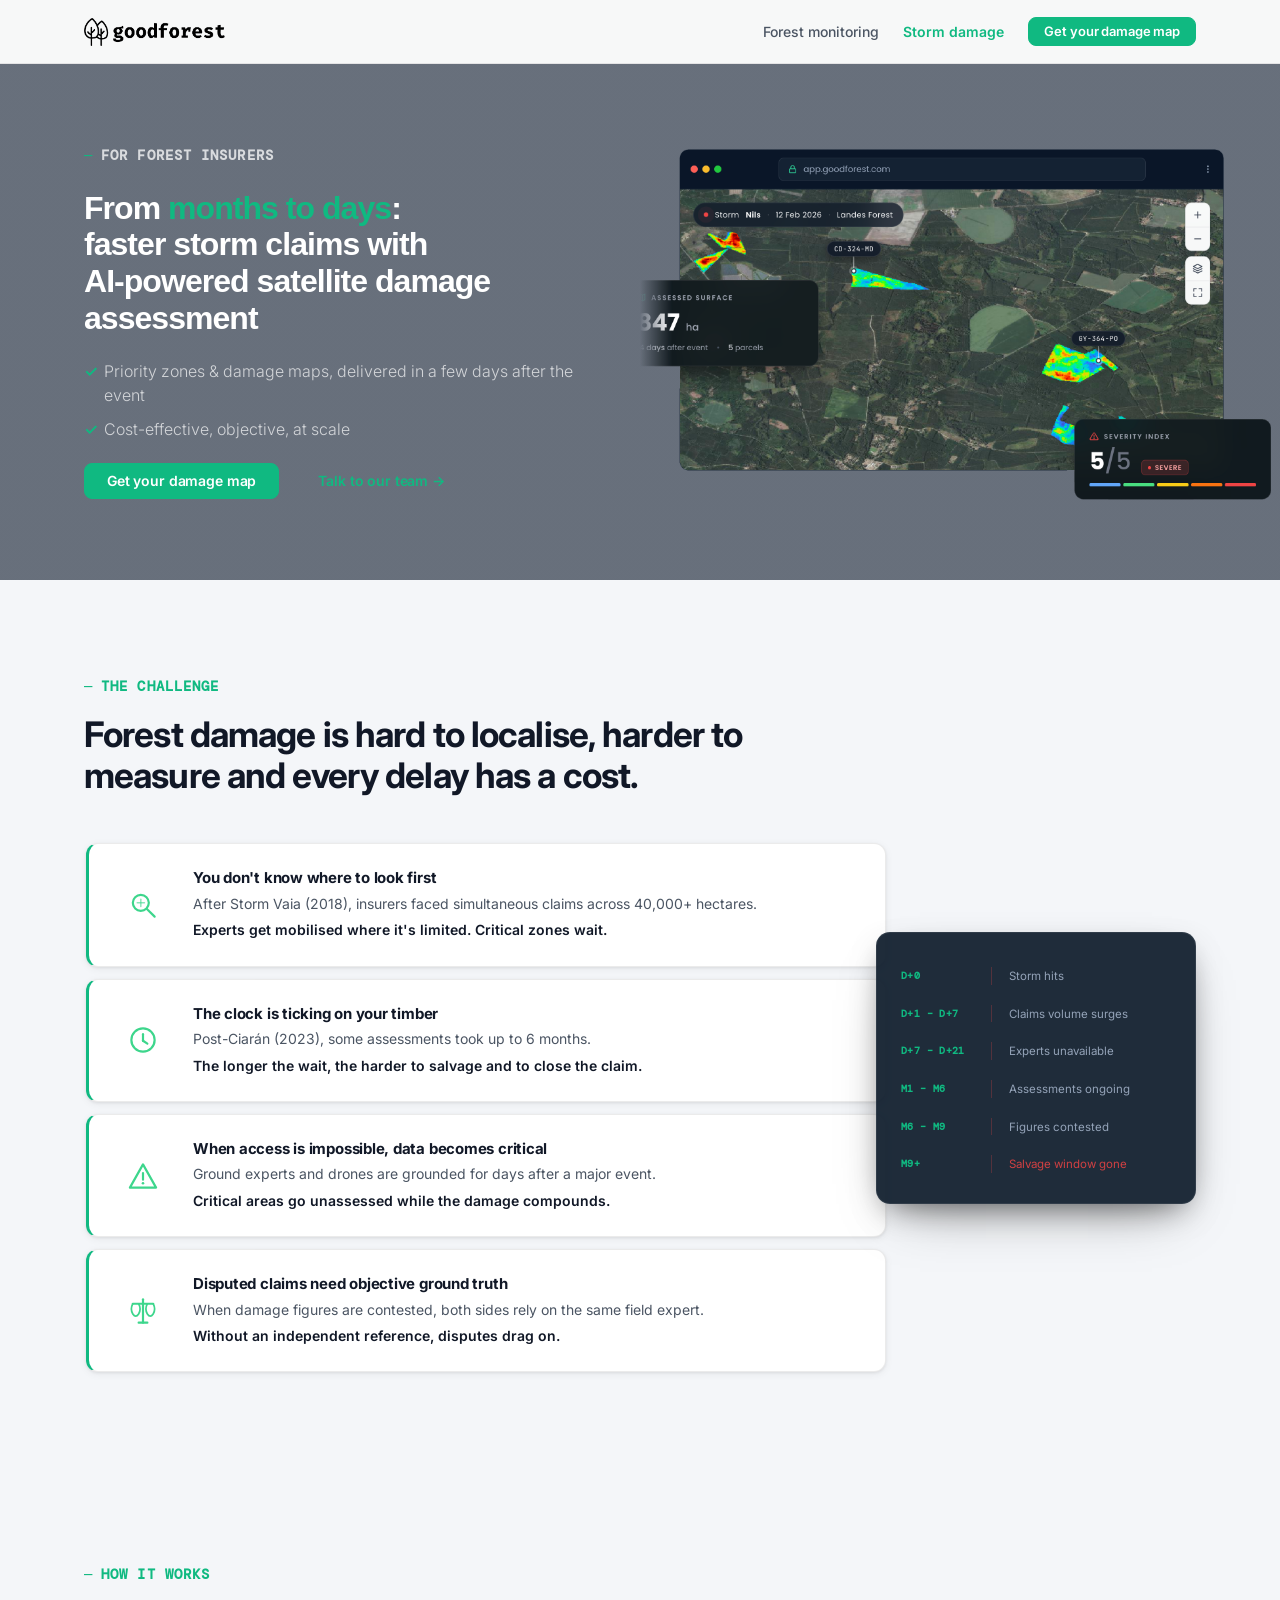
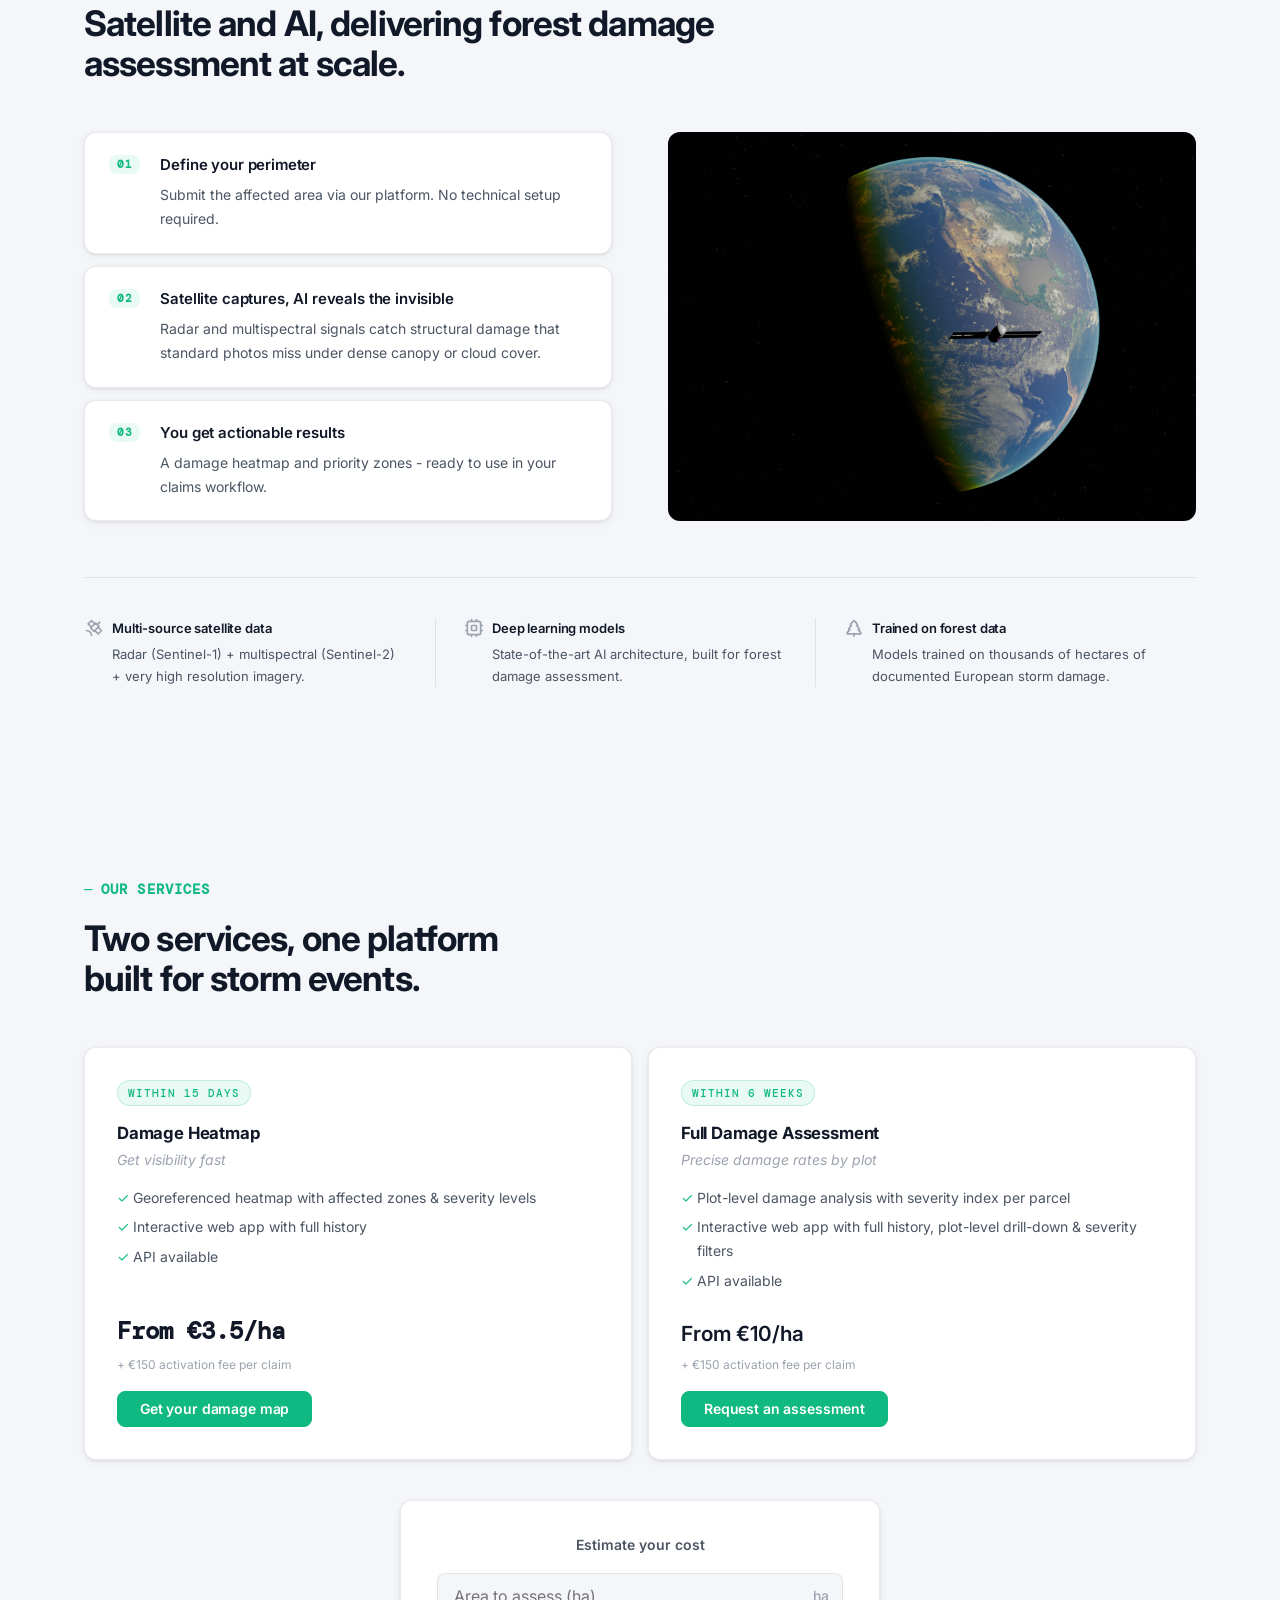
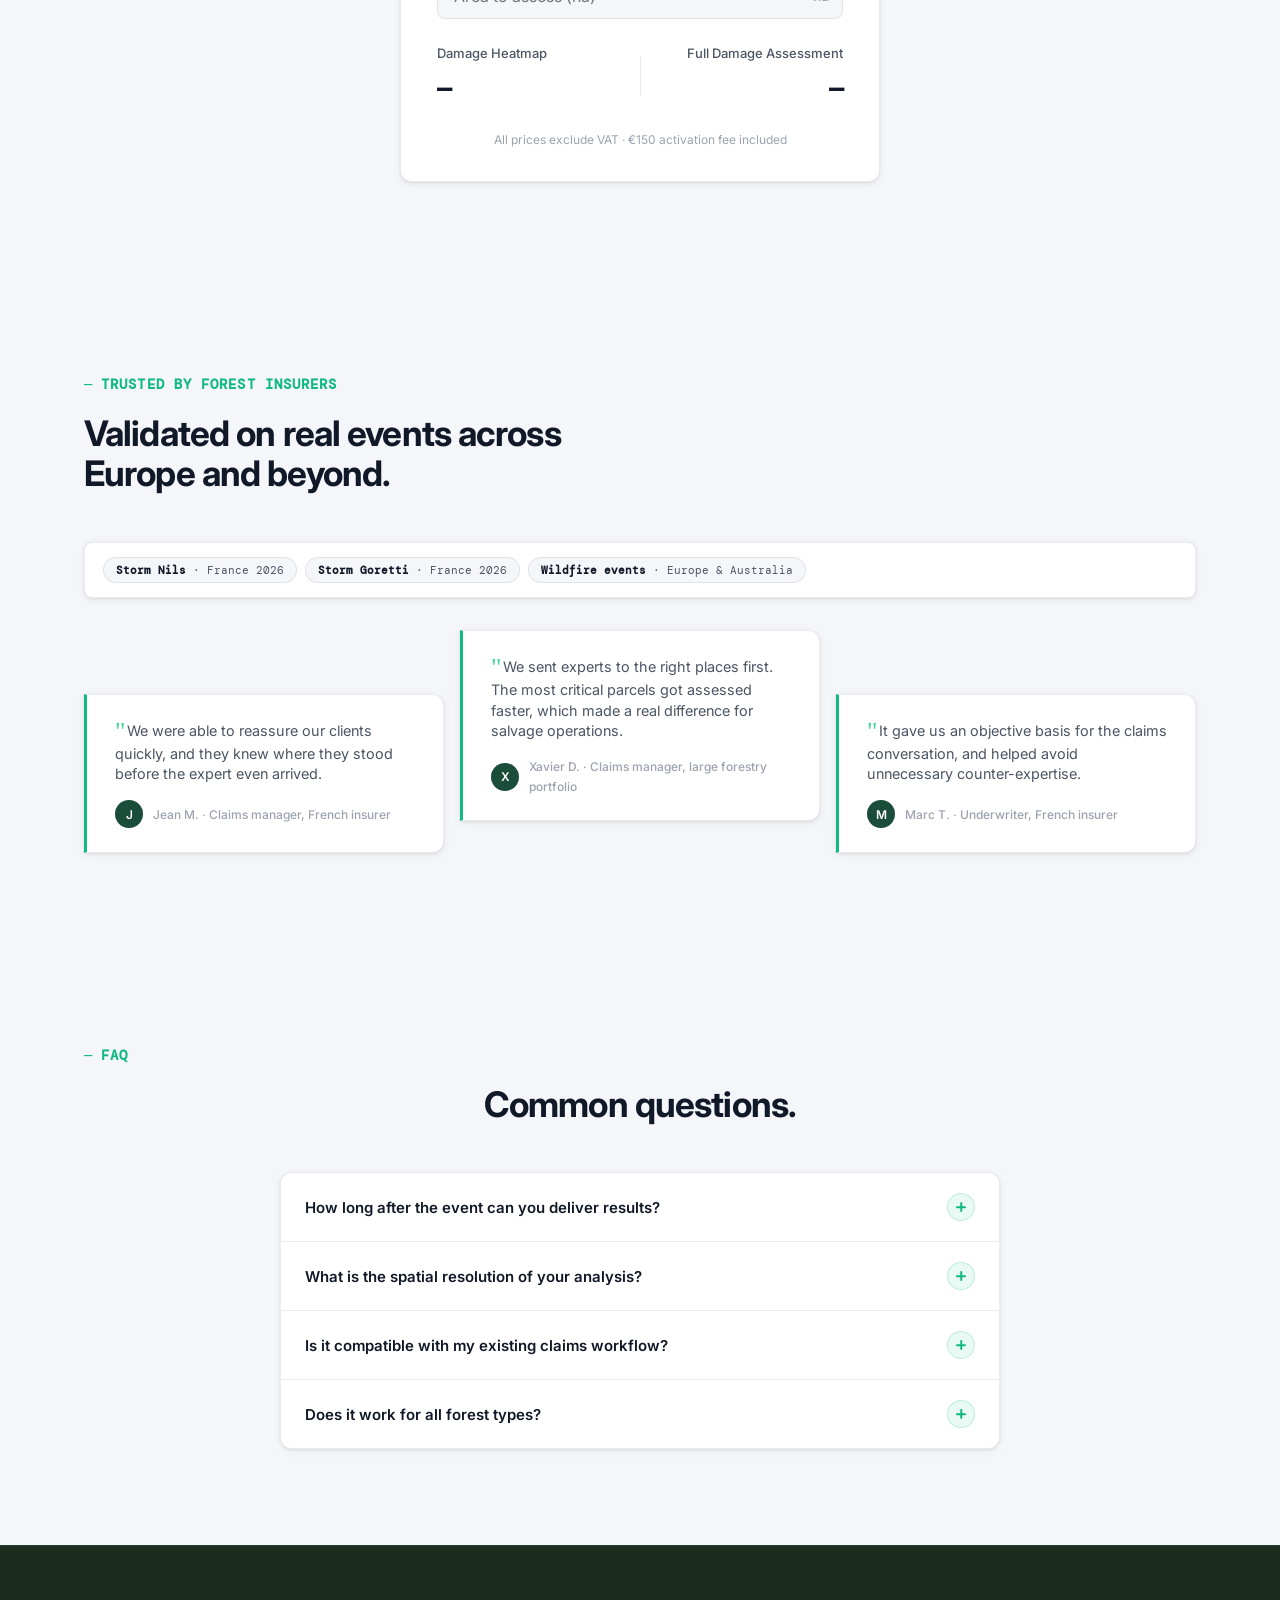
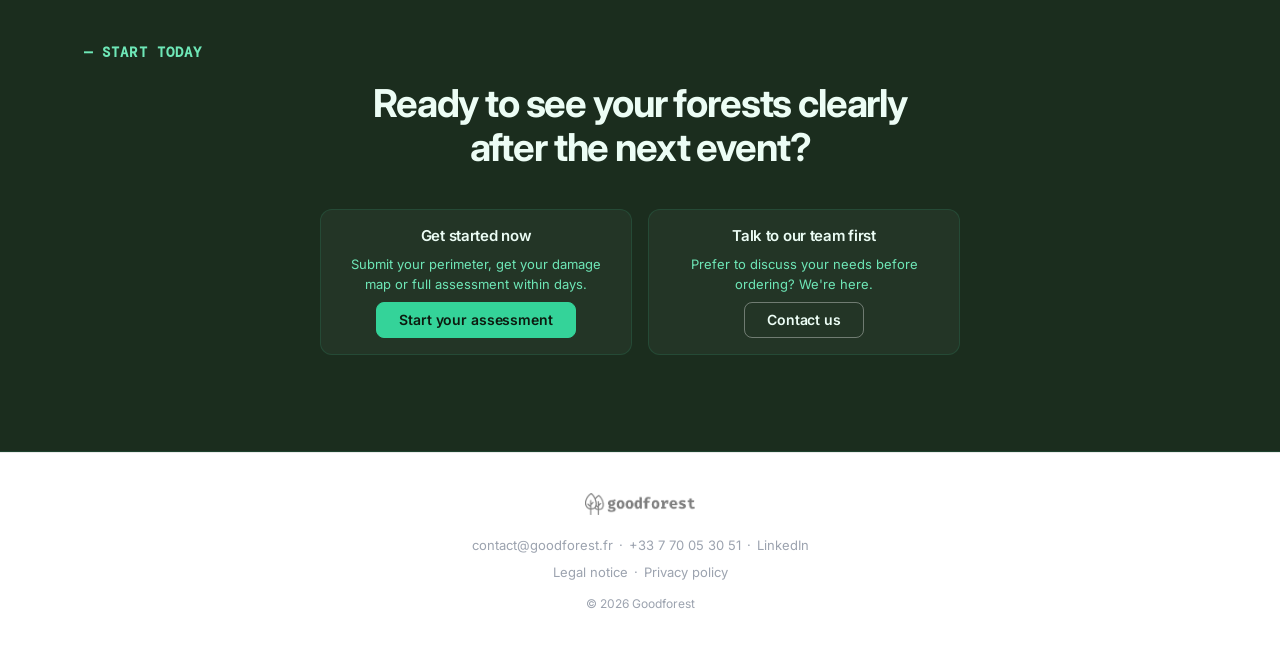
==== insurance-storm/index.html @ 8ba4d97f "Nav insurance-storm: re-enable Forest monitoring link Co-Authored-By: Claude Sonnet 4.6 <noreply@ant" ====
<!DOCTYPE html>
<html lang="en">
<head>
  <meta charset="UTF-8">
  <meta name="viewport" content="width=device-width, initial-scale=1.0">
  <title>goodforest - Forest Damage Assessment</title>
  <meta name="description" content="Reliable, fast satellite-based damage assessment for forest insurers — after storms and wildfires.">
  <link rel="preconnect" href="https://fonts.googleapis.com">
  <link rel="preconnect" href="https://fonts.gstatic.com" crossorigin>
  <link href="https://fonts.googleapis.com/css2?family=Inter:wght@400;500;600;700&family=DM+Mono:wght@400;500&display=swap" rel="stylesheet">
  <link rel="icon" type="image/png" href="/assets/logo-arbre-seul.png">
  <link rel="stylesheet" href="style.css">
</head>
<body>

  <!-- ===================== NAV ===================== -->
  <nav class="nav" aria-label="Main navigation">
    <div class="nav__inner container">
      <a href="#hero" class="nav__logo" aria-label="Goodforest — home">
        <img src="../logo.png" alt="Goodforest" class="nav__logo-img" height="32">
      </a>
      <div class="nav__actions">
        <a href="/monitoring/" class="nav__link">Forest monitoring</a>
        <a href="/insurance-storm/" class="nav__link nav__link--active">Storm damage</a>

        <a href="#contact" class="btn btn--green btn--sm" data-modal-order>Get your damage map</a>
      </div>
    </div>
  </nav>

  <main>

    <!-- ===================== HERO ===================== -->
    <section class="hero" id="hero">
      <div class="hero__content">
        <span class="hero__persona">For forest insurers</span>
        <h1 class="hero__headline">
          From <em>months to days</em>: <br>faster storm claims with <br> AI-powered satellite damage assessment
        </h1>
        <ul class="hero__bullets">
          <li>Priority zones &amp; damage maps, delivered in a few days after the event</li>
          <li>Cost-effective, objective, at scale</li>
        </ul>
        <div class="hero__ctas">
          <a href="#contact" class="btn btn--primary" data-modal-order>Get your damage map</a>
          <a href="#contact" class="btn btn--ghost" data-modal>Talk to our team →</a>
        </div>
      </div>
      <div class="hero__visual">
        <img src="../assets/hero-insurancev2.png" alt="Goodforest damage assessment platform">
      </div>
    </section>

    <!-- ===================== PROBLEM ===================== -->
    <section class="section" id="problem">
      <div class="container">
        <p class="section-label">The Challenge</p>
        <h2 class="section-title">Forest damage is hard to localise, harder to measure and every delay has a cost.</h2>

        <div class="problem-split">

          <div class="challenge-rows">

            <article class="challenge-row">
              <div class="challenge-row__icon-wrap">
                <svg width="52" height="52" viewBox="0 0 22 22" fill="none" xmlns="http://www.w3.org/2000/svg" aria-hidden="true">
                  <circle cx="9.5" cy="9.5" r="5.5" stroke="#3DD68C" stroke-width="1.5"/>
                  <line x1="13.7" y1="13.7" x2="19" y2="19" stroke="#3DD68C" stroke-width="1.5" stroke-linecap="round"/>
                  <line x1="7" y1="9.5" x2="12" y2="9.5" stroke="#3DD68C" stroke-width="1" stroke-linecap="round" opacity="0.6"/>
                  <line x1="9.5" y1="7" x2="9.5" y2="12" stroke="#3DD68C" stroke-width="1" stroke-linecap="round" opacity="0.6"/>
                </svg>
              </div>
              <div class="challenge-row__content">
                <h3 class="challenge-row__title">You don't know where to look first</h3>
                <p class="challenge-row__text">After Storm Vaia (2018), insurers faced simultaneous claims across 40,000+ hectares.</p>
                <p class="challenge-row__text challenge-row__text--strong">Experts get mobilised where it's limited. Critical zones wait.</p>
              </div>
            </article>

            <article class="challenge-row">
              <div class="challenge-row__icon-wrap">
                <svg width="52" height="52" viewBox="0 0 22 22" fill="none" xmlns="http://www.w3.org/2000/svg" aria-hidden="true">
                  <circle cx="11" cy="11" r="8" stroke="#3DD68C" stroke-width="1.5"/>
                  <line x1="11" y1="7" x2="11" y2="11.5" stroke="#3DD68C" stroke-width="1.5" stroke-linecap="round"/>
                  <line x1="11" y1="11.5" x2="14" y2="13.5" stroke="#3DD68C" stroke-width="1.5" stroke-linecap="round"/>
                  <circle cx="11" cy="11.5" r="0.8" fill="#3DD68C"/>
                </svg>
              </div>
              <div class="challenge-row__content">
                <h3 class="challenge-row__title">The clock is ticking on your timber</h3>
                <p class="challenge-row__text">Post-Ciarán (2023), some assessments took up to 6 months.</p>
                <p class="challenge-row__text challenge-row__text--strong">The longer the wait, the harder to salvage and to close the claim.</p>
              </div>
            </article>

            <article class="challenge-row">
              <div class="challenge-row__icon-wrap">
                <svg width="52" height="52" viewBox="0 0 22 22" fill="none" xmlns="http://www.w3.org/2000/svg" aria-hidden="true">
                  <path d="M11 3L20 19H2L11 3Z" stroke="#3DD68C" stroke-width="1.5" stroke-linejoin="round"/>
                  <line x1="11" y1="9" x2="11" y2="13.5" stroke="#3DD68C" stroke-width="1.5" stroke-linecap="round"/>
                  <circle cx="11" cy="16" r="0.9" fill="#3DD68C"/>
                </svg>
              </div>
              <div class="challenge-row__content">
                <h3 class="challenge-row__title">When access is impossible, data becomes critical</h3>
                <p class="challenge-row__text">Ground experts and drones are grounded for days after a major event.</p>
                <p class="challenge-row__text challenge-row__text--strong">Critical areas go unassessed while the damage compounds.</p>
              </div>
            </article>

            <article class="challenge-row">
              <div class="challenge-row__icon-wrap">
                <svg width="52" height="52" viewBox="0 0 22 22" fill="none" xmlns="http://www.w3.org/2000/svg" aria-hidden="true">
                  <line x1="11" y1="3" x2="11" y2="19" stroke="#3DD68C" stroke-width="1.5" stroke-linecap="round"/>
                  <line x1="4" y1="6" x2="18" y2="6" stroke="#3DD68C" stroke-width="1.5" stroke-linecap="round"/>
                  <path d="M4 6 Q2 10 4 13 Q6 16 8 13 Q10 10 8 6" stroke="#3DD68C" stroke-width="1.2" fill="none" stroke-linejoin="round"/>
                  <path d="M14 6 Q12 10 14 13 Q16 16 18 13 Q20 10 18 6" stroke="#3DD68C" stroke-width="1.2" fill="none" stroke-linejoin="round"/>
                  <line x1="8" y1="19" x2="14" y2="19" stroke="#3DD68C" stroke-width="1.5" stroke-linecap="round"/>
                </svg>
              </div>
              <div class="challenge-row__content">
                <h3 class="challenge-row__title">Disputed claims need objective ground truth</h3>
                <p class="challenge-row__text">When damage figures are contested, both sides rely on the same field expert.</p>
                <p class="challenge-row__text challenge-row__text--strong">Without an independent reference, disputes drag on.</p>
              </div>
            </article>

          </div>

          <div class="problem-timeline">
  <div class="timeline-card">
    <div class="timeline-items">
      <div class="timeline-item">
        <span class="timeline-item__time">D+0</span>
        <div class="timeline-item__line"></div>
        <span class="timeline-item__label">Storm hits</span>
      </div>
      <div class="timeline-item">
        <span class="timeline-item__time">D+1 – D+7</span>
        <div class="timeline-item__line"></div>
        <span class="timeline-item__label">Claims volume surges</span>
      </div>
      <div class="timeline-item">
        <span class="timeline-item__time">D+7 – D+21</span>
        <div class="timeline-item__line"></div>
        <span class="timeline-item__label">Experts unavailable</span>
      </div>
      <div class="timeline-item">
        <span class="timeline-item__time">M1 – M6</span>
        <div class="timeline-item__line"></div>
        <span class="timeline-item__label">Assessments ongoing</span>
      </div>
      <div class="timeline-item">
        <span class="timeline-item__time">M6 – M9</span>
        <div class="timeline-item__line"></div>
        <span class="timeline-item__label">Figures contested</span>
      </div>
      <div class="timeline-item timeline-item--last">
        <span class="timeline-item__time">M9+</span>
        <div class="timeline-item__line"></div>
        <span class="timeline-item__label">Salvage window gone</span>
      </div>
    </div>
  </div>
</div>

        </div>
      </div>
    </section>

    <!-- ===================== HOW IT WORKS ===================== -->
    <section class="section" id="how">
      <div class="container">
        <p class="section-label">How It Works</p>
        <h2 class="section-title">Satellite and AI, delivering forest damage assessment at scale.</h2>

        <div class="how-layout">

          <div class="how-steps">

            <div class="how-step fade-in">
              <span class="how-step__num">01</span>
              <div class="how-step__body">
                <h3 class="step__title">Define your perimeter</h3>
                <p class="step__text">Submit the affected area via our platform. No technical setup required.</p>
              </div>
            </div>

            <div class="how-step fade-in">
              <span class="how-step__num">02</span>
              <div class="how-step__body">
                <h3 class="step__title">Satellite captures, AI reveals the invisible</h3>
                <p class="step__text">Radar and multispectral signals catch structural damage that standard photos miss under dense canopy or cloud cover.</p>
              </div>
            </div>

            <div class="how-step fade-in">
              <span class="how-step__num">03</span>
              <div class="how-step__body">
                <h3 class="step__title">You get actionable results</h3>
                <p class="step__text">A damage heatmap and priority zones - ready to use in your claims workflow.</p>
              </div>
            </div>

          </div>

          <div class="how-heatmap">
            <img src="../assets/earth.jpg" alt="Satellite in orbit above Earth" class="heatmap-img">
          </div>

        </div>

        <div class="how-tech-bar">

          <div class="tech-block">
            <div class="tech-block__header">
              <svg class="tech-block__icon" xmlns="http://www.w3.org/2000/svg" width="20" height="20" viewBox="0 0 24 24" fill="none" stroke="currentColor" stroke-width="2" stroke-linecap="round" stroke-linejoin="round" aria-hidden="true">
                <path d="M13 7 9 3 5 7l4 4"/><path d="m17 11 4 4-4 4-4-4"/><path d="m8 12 4 4 6-6-4-4Z"/><path d="m16 8 3-3"/><path d="M9 21a6 6 0 0 0-6-6"/>
              </svg>
              <h4 class="tech-block__title">Multi-source satellite data</h4>
            </div>
            <p class="tech-block__text">Radar (Sentinel-1) + multispectral (Sentinel-2) + very high resolution imagery.</p>
          </div>

          <div class="tech-block">
            <div class="tech-block__header">
              <svg class="tech-block__icon" xmlns="http://www.w3.org/2000/svg" width="20" height="20" viewBox="0 0 24 24" fill="none" stroke="currentColor" stroke-width="2" stroke-linecap="round" stroke-linejoin="round" aria-hidden="true">
                <rect width="16" height="16" x="4" y="4" rx="2"/><rect width="6" height="6" x="9" y="9" rx="1"/><path d="M15 2v2"/><path d="M15 20v2"/><path d="M2 15h2"/><path d="M2 9h2"/><path d="M20 15h2"/><path d="M20 9h2"/><path d="M9 2v2"/><path d="M9 20v2"/>
              </svg>
              <h4 class="tech-block__title">Deep learning models</h4>
            </div>
            <p class="tech-block__text">State-of-the-art AI architecture, built for forest damage assessment.</p>
          </div>

          <div class="tech-block">
            <div class="tech-block__header">
              <svg class="tech-block__icon" xmlns="http://www.w3.org/2000/svg" width="20" height="20" viewBox="0 0 24 24" fill="none" stroke="currentColor" stroke-width="2" stroke-linecap="round" stroke-linejoin="round" aria-hidden="true">
                <path d="m17 14 3 3.3a1 1 0 0 1-.7 1.7H4.7a1 1 0 0 1-.7-1.7L7 14h-.3a1 1 0 0 1-.7-1.7L9 9h-.2A1 1 0 0 1 8 7.3L12 3l4 4.3a1 1 0 0 1-.8 1.7H15l3 3.3a1 1 0 0 1-.7 1.7H17Z"/><path d="M12 22v-3"/>
              </svg>
              <h4 class="tech-block__title">Trained on forest data</h4>
            </div>
            <p class="tech-block__text">Models trained on thousands of hectares of documented European storm damage.</p>
          </div>

        </div>

      </div>
    </section>

    <!-- ===================== DARK SPACER ===================== -->
    <section class="section section--dark-spacer" id="dark-spacer">
      <!-- content à venir -->
    </section>

    <!-- ===================== SERVICES ===================== -->
    <section class="section" id="services">
      <div class="container">
        <p class="section-label">Our Services</p>
        <h2 class="section-title">Two services, one platform <br> built for storm events.</h2>
        <div class="cards-grid cards-grid--2col">

          <article class="card card--service fade-in">
            <span class="service-tag">Within 15 days</span>
            <h3 class="card__title">Damage Heatmap</h3>
            <p class="card__tagline"><em>Get visibility fast</em></p>
            <ul class="card__text" style="list-style: none; display: flex; flex-direction: column; gap: 6px; padding: 0; margin-bottom: 4px;">
              <li style="padding-left: 16px; position: relative;"><span style="position: absolute; left: 0; color: var(--primary);">✓</span> Georeferenced heatmap with affected zones &amp; severity levels</li>
              <li style="padding-left: 16px; position: relative;"><span style="position: absolute; left: 0; color: var(--primary);">✓</span> Interactive web app with full history</li>
              <li style="padding-left: 16px; position: relative;"><span style="position: absolute; left: 0; color: var(--primary);">✓</span> API available</li>
            </ul>
            <p class="service-price">From €3.5/ha</p>
            <p class="card__text" style="font-size: 0.75rem; color: var(--t3); margin-top: -12px; margin-bottom: 16px;">+ €150 activation fee per claim</p>
            <a href="#contact" class="btn btn--green" data-modal-order>Get your damage map</a>
          </article>

          <article class="card card--service fade-in">
            <span class="service-tag">Within 6 weeks</span>
            <h3 class="card__title">Full Damage Assessment</h3>
            <p class="card__tagline"><em>Precise damage rates by plot</em></p>
            <ul class="card__text" style="list-style: none; display: flex; flex-direction: column; gap: 6px; padding: 0; margin-bottom: 4px;">
              <li style="padding-left: 16px; position: relative;"><span style="position: absolute; left: 0; color: var(--primary);">✓</span> Plot-level damage analysis with severity index per parcel</li>
              <li style="padding-left: 16px; position: relative;"><span style="position: absolute; left: 0; color: var(--primary);">✓</span> Interactive web app with full history, plot-level drill-down &amp; severity filters</li>
              <li style="padding-left: 16px; position: relative;"><span style="position: absolute; left: 0; color: var(--primary);">✓</span> API available</li>
            </ul>
            <p class="service-price service-price--normal">From €10/ha</p>
            <p class="card__text" style="font-size: 0.75rem; color: var(--t3); margin-top: -12px; margin-bottom: 16px;">+ €150 activation fee per claim</p>
            <a href="#contact" class="btn btn--green" data-modal>Request an assessment</a>
          </article>

        </div>

        <div class="simulator">
          <p class="simulator__title">Estimate your cost</p>
          <div class="simulator__input-wrap">
            <input
              type="number"
              id="simulatorInput"
              class="simulator__input"
              placeholder="Area to assess (ha)"
              min="1"
            />
            <span class="simulator__unit">ha</span>
          </div>
          <div class="simulator__results" id="simulatorResults">
            <div class="simulator__result">
              <span class="simulator__result-label">Damage Heatmap</span>
              <span class="simulator__result-price" id="priceHeatmap">—</span>
            </div>
            <div class="simulator__divider"></div>
            <div class="simulator__result">
              <span class="simulator__result-label">Full Damage Assessment</span>
              <span class="simulator__result-price" id="priceAssessment">—</span>
            </div>
          </div>
          <p class="simulator__footnote">All prices exclude VAT · €150 activation fee included</p>
          <p class="simulator__contact" id="simulatorContact" hidden>
            For areas above 30,000 ha, <a href="#contact" data-modal>contact us for a custom quote</a>.
          </p>
        </div>

      </div>
    </section>

    <!-- ===================== SOCIAL PROOF ===================== -->
    <section class="section" id="proof">
      <div class="container">
        <p class="section-label">Trusted by Forest Insurers</p>
        <h2 class="section-title">Validated on real events across <br> Europe and beyond.</h2>

        <div class="events-bar" role="list" aria-label="Events covered">
          <span class="event-pill" role="listitem"><strong>Storm Nils</strong> · France 2026</span>
          <span class="event-pill" role="listitem"><strong>Storm Goretti</strong> · France 2026</span>
          <span class="event-pill" role="listitem"><strong>Wildfire events</strong> · Europe &amp; Australia</span>
        </div>

        <div class="cards-grid cards-grid--podium">

          <blockquote class="card card--quote fade-in">
            <p class="card__text" style="line-height: 1.4;"><span class="quote-mark">"</span>We were able to reassure our clients quickly, and they knew where they stood before the expert even arrived.</p>
            <footer class="card__source">
              <span class="card__source-avatar">J</span>
              Jean M. · Claims manager, French insurer
            </footer>
          </blockquote>

          <blockquote class="card card--quote card--featured fade-in">
            <p class="card__text" style="line-height: 1.4;"><span class="quote-mark">"</span>We sent experts to the right places first. The most critical parcels got assessed faster, which made a real difference for salvage operations.</p>
            <footer class="card__source">
              <span class="card__source-avatar">X</span>
              Xavier D. · Claims manager, large forestry portfolio
            </footer>
          </blockquote>

          <blockquote class="card card--quote fade-in">
            <p class="card__text" style="line-height: 1.4;"><span class="quote-mark">"</span>It gave us an objective basis for the claims conversation, and helped avoid unnecessary counter-expertise.</p>
            <footer class="card__source">
              <span class="card__source-avatar">M</span>
              Marc T. · Underwriter, French insurer
            </footer>
          </blockquote>

        </div>
      </div>
    </section>

    <!-- ===================== FAQ ===================== -->
    <section class="section" id="faq">
      <div class="container">
        <p class="section-label">FAQ</p>
        <h2 class="section-title section-title--centered">Common questions.</h2>

        <div class="faq-list">

          <details class="faq-item">
            <summary class="faq-item__question">
              How long after the event can you deliver results?
              <span class="faq-item__icon" aria-hidden="true"></span>
            </summary>
            <div class="faq-item__answer">
              <p>Delivery time depends on satellite revisit frequency and cloud cover over the affected area. Results are typically available within a few weeks post-event — significantly faster than traditional on-site expert assessment. We'll give you an honest timeline estimate as soon as you submit your perimeter.</p>
            </div>
          </details>

          <details class="faq-item">
            <summary class="faq-item__question">
              What is the spatial resolution of your analysis?
              <span class="faq-item__icon" aria-hidden="true"></span>
            </summary>
            <div class="faq-item__answer">
              <p>Our analysis reaches a granularity of 100 m², allowing precise plot-level damage mapping across your entire insured portfolio.</p>
            </div>
          </details>

          <details class="faq-item">
            <summary class="faq-item__question">
              Is it compatible with my existing claims workflow?
              <span class="faq-item__icon" aria-hidden="true"></span>
            </summary>
            <div class="faq-item__answer">
              <p>Yes. We adapt to your existing workflow and report format. API integration is available for teams who want to connect Goodforest directly to their claims management systems. Contact us to discuss your setup.</p>
            </div>
          </details>

          <details class="faq-item">
            <summary class="faq-item__question">
              Does it work for all forest types?
              <span class="faq-item__icon" aria-hidden="true"></span>
            </summary>
            <div class="faq-item__answer">
              <p>Yes — our models work regardless of tree species or forest composition. Whether your portfolio includes coniferous, deciduous, or mixed stands, the analysis applies.</p>
            </div>
          </details>

        </div>
      </div>
    </section>

    <!-- ===================== CTA FINAL ===================== -->
    <section class="section section--cta" id="contact">
      <div class="container">
        <h2 class="cta-title">Ready to see your forests clearly after the next event?</h2>
        <div class="cta-cards">

          <div class="cta-card fade-in">
            <h3 class="cta-card__title">Get started now</h3>
            <p class="cta-card__text">Submit your perimeter, get your damage map or full assessment within days.</p>
            <a href="#contact" class="btn btn--green" data-modal-order>Start your assessment</a>
          </div>

          <div class="cta-card fade-in">
            <h3 class="cta-card__title">Talk to our team first</h3>
            <p class="cta-card__text">Prefer to discuss your needs before ordering? We're here.</p>
            <a href="#contact" class="btn btn--outline-inv" data-modal>Contact us</a>
          </div>

        </div>
      </div>
    </section>

  </main>

  <!-- ===================== FOOTER ===================== -->
  <footer class="footer">
    <div class="container">
      <img src="../logo normal.png" alt="Goodforest" class="footer__logo" height="24">
      <div class="footer__contact">
        <a href="mailto:contact@goodforest.fr">contact@goodforest.fr</a>
        <span class="footer__sep" aria-hidden="true">·</span>
        <a href="tel:+33770053051">+33 7 70 05 30 51</a>
        <span class="footer__sep" aria-hidden="true">·</span>
        <a href="https://www.linkedin.com/company/goodforest/" target="_blank" rel="noopener noreferrer">LinkedIn</a>
      </div>
      <div class="footer__legal">
        <a href="https://goodforest.fr/mentions-legales" target="_blank" rel="noopener noreferrer">Legal notice</a>
        <span class="footer__sep" aria-hidden="true">·</span>
        <a href="https://goodforest.fr/politique-de-confidentialite" target="_blank" rel="noopener noreferrer">Privacy policy</a>
      </div>
      <p class="footer__text">© 2026 Goodforest</p>
    </div>
  </footer>

  <!-- ===================== CONTACT MODAL ===================== -->
  <div class="modal-overlay" id="contactModal" aria-modal="true" role="dialog" aria-labelledby="modalTitle">
    <div class="modal-card">
      <button class="modal-close" aria-label="Close">&times;</button>
      <h2 class="modal-title" id="modalTitle">Talk to our team</h2>
      <p class="modal-sub">Tell us about your situation — we'll get back to you within 24 hours.</p>

      <form class="modal-form" id="contactForm" action="https://formspree.io/f/mpqolpba" method="POST">

        <div class="form-group">
          <label for="name">Full name <span class="form-required">*</span></label>
          <input type="text" id="name" name="name" required placeholder="Jane Dupont">
        </div>

        <div class="form-group">
          <label for="email">Professional email <span class="form-required">*</span></label>
          <input type="email" id="email" name="email" required placeholder="jane@company.com">
        </div>

        <div class="form-group">
          <label for="organisation">Organisation <span class="form-required">*</span></label>
          <input type="text" id="organisation" name="organisation" required placeholder="Groupama, AXA…">
        </div>

        <div class="form-group">
          <label for="phone">Phone number <span class="form-required">*</span></label>
          <input type="text" id="phone" name="phone" required placeholder="+33 6 12 34 56 78">
        </div>

        <div class="form-row">
          <div class="form-group">
            <label for="role">Your role <span class="form-required">*</span></label>
            <select id="role" name="role" required>
              <option value="" disabled selected>Select your role</option>
              <option>Claims manager</option>
              <option>Forest portfolio manager</option>
              <option>Underwriter</option>
              <option>Forest manager</option>
              <option>Other</option>
            </select>
          </div>

          <div class="form-group">
            <label for="area">Estimated forest area</label>
            <select id="area" name="area">
              <option value="">— optional —</option>
              <option>Less than 100 ha</option>
              <option>100–500 ha</option>
              <option>500–2000 ha</option>
              <option>More than 2000 ha</option>
            </select>
          </div>
        </div>

        <div class="form-group">
          <label for="situation">Your situation <span class="form-required">*</span></label>
          <select id="situation" name="situation" required>
            <option value="" disabled selected>Select your situation</option>
            <option>I have a recent storm event to assess</option>
            <option>I have a recent wildfire event to assess</option>
            <option>I want to learn more before a future event</option>
            <option>Other</option>
          </select>
        </div>

        <div class="form-group">
          <label for="message">Message</label>
          <textarea id="message" name="message" rows="3" placeholder="Any specific context or question?"></textarea>
        </div>

        <button type="submit" class="btn btn--primary modal-submit">Send — we'll get back to you within 24h</button>
      </form>

      <div class="modal-success" id="modalSuccess" hidden>
        <p>Thank you — we'll be in touch within 24 hours.</p>
      </div>
    </div>
  </div>

  <!-- ===================== ORDER MODAL ===================== -->
  <div class="modal-overlay" id="orderModal" aria-modal="true" role="dialog" aria-labelledby="orderModalTitle">
    <div class="modal-card">
      <button class="modal-close" aria-label="Close">&times;</button>
      <h2 class="modal-title" id="orderModalTitle">Get your damage map</h2>
      <p class="modal-sub">Tell us about your event — we'll call you back within 24 hours to confirm and process your order.</p>

      <form class="modal-form" id="orderForm" action="https://formspree.io/f/mpqolpba" method="POST">

        <input type="hidden" name="form-name" value="get-started">

        <div class="form-group">
          <label for="o-name">Full name <span class="form-required">*</span></label>
          <input type="text" id="o-name" name="name" required placeholder="Jane Dupont">
        </div>

        <div class="form-group">
          <label for="o-email">Professional email <span class="form-required">*</span></label>
          <input type="email" id="o-email" name="email" required placeholder="jane@company.com">
        </div>

        <div class="form-group">
          <label for="o-phone">Phone number <span class="form-required">*</span></label>
          <input type="tel" id="o-phone" name="phone" required placeholder="+33 6 12 34 56 78">
        </div>

        <div class="form-group">
          <label for="o-organisation">Organisation <span class="form-required">*</span></label>
          <input type="text" id="o-organisation" name="organisation" required placeholder="Groupama, AXA…">
        </div>

        <div class="form-group">
          <label for="o-event-type">Event type <span class="form-required">*</span></label>
          <select id="o-event-type" name="event-type" required>
            <option value="" disabled selected>Select event type</option>
            <option>Storm</option>
            <option>Wildfire</option>
          </select>
        </div>

        <div class="form-group">
          <label for="o-event-date">Approximate event date <span class="form-required">*</span></label>
          <input type="date" id="o-event-date" name="event-date" required>
        </div>

        <div class="form-group">
          <label for="o-event-name">Event name &amp; country <span class="form-required">*</span></label>
          <input type="text" id="o-event-name" name="event-name" required placeholder="e.g. Storm Nils, France">
        </div>

        <div class="form-group">
          <label for="o-area">Estimated area to analyse <span class="form-required">*</span></label>
          <select id="o-area" name="area" required>
            <option value="" disabled selected>Select area</option>
            <option>Less than 50 ha</option>
            <option>50 to 200 ha</option>
            <option>200 to 500 ha</option>
            <option>More than 500 ha</option>
          </select>
        </div>

        <button type="submit" class="btn btn--primary modal-submit">Submit my order request</button>
      </form>

      <div class="modal-success" id="orderSuccess" hidden>
        <p>Thank you — we'll call you back within 24 hours to confirm your order and get started.</p>
      </div>
    </div>
  </div>

  <script src="script.js"></script>
</body>
</html>
---- insurance-storm/style.css ----
/* ============================================================
   DESIGN SYSTEM TOKENS — Goodforest Landing Page
   Source: good-forest.github.io/design-system-landing_page/
   ============================================================ */
:root {
  /* Surface & border */
  --bg:       #f4f6f9;
  --surface:  #ffffff;
  --card:     #ffffff;
  --cb:       rgba(0, 0, 0, 0.08);
  --cb2:      rgba(0, 0, 0, 0.04);

  /* Text */
  --t1:  #111827;
  --t2:  #4b5563;
  --t3:  #9ca3af;

  /* Brand */
  --primary: #10b981;
  --ptxt:    #ffffff;
  --accent:  #10b981;
  --acs:     rgba(16, 185, 129, 0.09);
  --acs-b:   rgba(16, 185, 129, 0.20);

  /* Shadows */
  --sh:  0 1px 3px rgba(0, 0, 0, 0.07), 0 2px 8px rgba(0, 0, 0, 0.06);
  --shm: 0 4px 16px rgba(0, 0, 0, 0.10), 0 12px 40px rgba(0, 0, 0, 0.08);

  /* Radius & motion */
  --r:    12px;
  --r-sm: 8px;
  --tr:   0.18s ease;

  /* Dark section palette */
  --dk-bg:   #0d1b2a;
  --dk-sur:  #132032;
  --dk-card: #162840;
  --dk-cb:   rgba(255, 255, 255, 0.08);
  --dk-t1:   #f3f4f6;
  --dk-t2:   #94a3b8;
  --dk-t3:   #4a6280;

  /* Typography */
  --font-body: 'Inter', sans-serif;
  --font-mono: 'DM Mono', monospace;

  /* Layout */
  --nav-h:       64px;
  --max-w:       1160px;
  --sec-pad:     96px;
}

@media (max-width: 768px) {
  :root {
    --nav-h:   54px;
    --sec-pad: 64px;
  }
}

/* ============================================================
   RESET & BASE
   ============================================================ */
*, *::before, *::after { box-sizing: border-box; margin: 0; padding: 0; }

html { scroll-behavior: smooth; }

body {
  font-family: var(--font-body);
  background: var(--bg);
  color: var(--t1);
  line-height: 1.65;
  font-size: 14.5px;
  font-weight: 400;
  -webkit-font-smoothing: antialiased;
}

h1, h2, h3, h4 { letter-spacing: -0.02em; line-height: 1.15; }

img        { max-width: 100%; display: block; }
a          { color: inherit; text-decoration: none; }
blockquote { quotes: none; }
blockquote::before, blockquote::after { content: none; }

/* ============================================================
   CONTAINER
   ============================================================ */
.container {
  width: 100%;
  max-width: var(--max-w);
  margin: 0 auto;
  padding: 0 24px;
}

/* ============================================================
   NAVIGATION
   ============================================================ */
.nav {
  position: fixed;
  top: 0; left: 0; right: 0;
  z-index: 100;
  height: var(--nav-h);
  background: rgba(255, 255, 255, 0.95);
  border-bottom: 1px solid var(--cb);
  backdrop-filter: blur(20px);
  -webkit-backdrop-filter: blur(20px);
}

/* Bouton pill dans la nav */
.nav .btn--green {
  border-radius: var(--r-sm);
}

.nav__inner {
  height: 100%;
  display: flex;
  align-items: center;
  justify-content: space-between;
}

.nav__logo-img {
  height: 28px;
  width: auto;
  display: block;
  filter: brightness(0);
}

.nav__actions {
  display: flex;
  gap: 24px;
  align-items: center;
}

.nav__link {
  font-size: 0.875rem;
  font-weight: 500;
  color: var(--t2);
  transition: color var(--tr);
}
.nav__link:hover { color: var(--primary); }
.nav__link--active { color: var(--primary); font-weight: 600; }

/* ============================================================
   BUTTONS
   ============================================================ */
.btn {
  display: inline-flex;
  align-items: center;
  justify-content: center;
  font-family: var(--font-body);
  font-weight: 600;
  font-size: 0.875rem;
  line-height: 1;
  border-radius: var(--r-sm);
  padding: 10px 22px;
  cursor: pointer;
  transition: background var(--tr), color var(--tr), border-color var(--tr),
              box-shadow var(--tr), filter var(--tr), transform var(--tr);
  white-space: nowrap;
  border: 1.5px solid transparent;
  letter-spacing: -0.01em;
}

/* Primary */
.btn--primary {
  background: var(--primary);
  color: var(--ptxt);
  border-color: var(--primary);
}
.btn--primary:hover {
  filter: brightness(1.09);
  box-shadow: 0 4px 14px rgba(16, 185, 129, 0.35);
}

/* Green — alias of primary */
.btn--green {
  background: var(--primary);
  color: var(--ptxt);
  border-color: var(--primary);
}
.btn--green:hover {
  filter: brightness(1.09);
  box-shadow: 0 4px 14px rgba(16, 185, 129, 0.35);
}

/* Ghost — text only */
.btn--ghost {
  background: transparent;
  color: var(--t2);
  border-color: transparent;
}
.btn--ghost:hover { color: var(--primary); }

.hero .btn--ghost       { color: var(--primary); }
.hero .btn--ghost:hover { color: #ffffff; }

/* Inverted outline (dark sections) */
.btn--outline-inv {
  background: transparent;
  color: #ffffff;
  border-color: rgba(255, 255, 255, 0.35);
}
.btn--outline-inv:hover {
  background: rgba(255, 255, 255, 0.08);
  border-color: rgba(255, 255, 255, 0.65);
}

/* Size modifiers */
.btn--sm { font-size: 0.8125rem; padding: 7px 15px; }

/* ============================================================
   HERO
   ============================================================ */

.hero {
  display: grid;
  grid-template-columns: 1fr 1fr;
  min-height: 580px;
  padding-top: var(--nav-h);
  background:
    linear-gradient(rgba(10, 22, 40, 0.6), rgba(10, 22, 40, 0.6)),
    url('https://images.unsplash.com/photo-1626437784290-783480d1af44?q=80&w=1674&auto=format&fit=crop&ixlib=rb-4.1.0&ixid=M3wxMjA3fDB8MHxwaG90by1wYWdlfHx8fGVufDB8fHx8fA%3D%3D') center / cover no-repeat;
}

.hero__content {
  display: flex;
  flex-direction: column;
  justify-content: center;
  gap: 22px;
  padding: 72px clamp(32px, 4vw, 64px) 72px
           max(24px, calc((100vw - var(--max-w)) / 2 + 24px));
}

.hero__persona {
  display: flex;
  align-items: center;
  gap: 8px;
  width: fit-content;
  font-family: var(--font-mono);
  font-size: 0.85rem;
  font-weight: 700;
  letter-spacing: 0.08em;
  text-transform: uppercase;
  color: rgba(255, 255, 255, 0.75);
}
.hero__persona::before {
  content: '—';
  color: var(--primary);
  font-weight: 400;
}

.hero__headline {
  font-family: 'Poppins', sans-serif;
  font-weight: 800;
  font-size: clamp(1.2rem, 2.5vw, 2rem);
  line-height: 1.15;
  letter-spacing: -0.03em;
  color: #ffffff;
  max-width: 760px;
}
.hero__headline em {
  font-style: normal;
  color: var(--primary);
}

.hero__bullets {
  list-style: none;
  display: flex;
  flex-direction: column;
  gap: 10px;
}
.hero__bullets li {
  font-size: 1rem;
  font-weight: 300;
  color: rgba(255, 255, 255, 0.70);
  line-height: 1.5;
  padding-left: 20px;
  position: relative;
}
.hero__bullets li::before {
  content: '✓';
  position: absolute;
  left: 0;
  color: var(--primary);
  font-weight: 600;
}

.hero__ctas {
  display: flex;
  gap: 16px;
  align-items: center;
  flex-wrap: wrap;
}

.hero__visual {
  display: flex;
  align-items: center;
  justify-content: center;
  padding: 48px 32px 48px 16px;
  overflow: visible;
  -webkit-mask-image: linear-gradient(to right, transparent 0%, black 12%);
  mask-image: linear-gradient(to right, transparent 0%, black 5%);
}

.hero__visual img {
  width: 120%;
  max-width: 700px;
  height: auto;
  display: block;
}

.hero__mac-img {
  width: 150%;
  max-width: 676px;
  height: auto;
  display: block;
  transform: perspective(1000px) rotateY(-8deg) rotateX(3deg);
  transition: transform 0.4s ease;
}
.hero__mac-img:hover {
  transform: perspective(1000px) rotateY(0deg) rotateX(0deg);
}

/* ============================================================
   SECTIONS — shared
   ============================================================ */
.section {
  padding: var(--sec-pad) 0;
}

/* Color alternation */
#problem  { background: var(--bg); }
#how      { background: var(--bg); }
#services { background: var(--bg); }
#proof    { background: var(--bg); }
#faq      { background: var(--bg); }
#contact  { background: #1b2d1e; }

.section--dark-spacer { display: none; }

.section-label {
  display: flex;
  align-items: center;
  gap: 8px;
  font-family: var(--font-mono);
  font-size: 0.85rem;
  font-weight: 700;
  text-transform: uppercase;
  letter-spacing: 0.08em;
  color: var(--primary);
  margin-bottom: 16px;
}
.section-label::before {
  content: '—';
  color: var(--primary);
  font-weight: 400;
  flex-shrink: 0;
}

.section-title {
  font-weight: 700;
  font-size: clamp(1.5rem, 2.8vw, 2.2rem);
  color: var(--t1);
  line-height: 1.15;
  letter-spacing: -0.025em;
  max-width: 720px;
  margin-bottom: 48px;
}
.section-title--centered {
  margin-left: auto;
  margin-right: auto;
  text-align: center;
}

/* Dark section title overrides — #contact only remains dark */

/* ============================================================
   CARDS — base
   ============================================================ */
.card {
  background: var(--card);
  border: 1px solid var(--cb);
  border-radius: var(--r);
  padding: 28px;
  box-shadow: var(--sh);
  transition: transform var(--tr), box-shadow var(--tr);
}

.card__title {
  font-weight: 600;
  font-size: 0.9375rem;
  color: var(--t1);
  line-height: 1.35;
  letter-spacing: -0.01em;
  margin-bottom: 10px;
}
.card__title--icon {
  display: flex;
  align-items: center;
  gap: 12px;
}
.card__title-icon { flex-shrink: 0; display: block; }

.card__text {
  font-size: 0.875rem;
  font-weight: 400;
  color: var(--t2);
  line-height: 1.70;
}

/* Grids */
.cards-grid       { display: grid; gap: 16px; }
.cards-grid--2x2  { grid-template-columns: repeat(2, 1fr); }
.cards-grid--2col { grid-template-columns: repeat(2, 1fr); }
.cards-grid--podium { grid-template-columns: repeat(3, 1fr); align-items: end; }
.card--featured { margin-bottom: 32px; }

/* ============================================================
   CHALLENGE ROWS
   ============================================================ */
.problem-split {
  display: flex;
  position: relative;
  align-items: center;
  gap: 48px;
}


.challenge-rows {
  position: relative;
z-index: 2;
  flex: 1;
  min-width: 65%;
  max-width: 800px;
  margin: 0 auto;
  display: flex;
  flex-direction: column;
  gap: 12px;
}

.challenge-row {
  z-index: 2;
  display: grid;
  grid-template-columns: 52px 1fr;
  column-gap: 24px;
  align-items: center;
  padding: 24px 28px;
  background: var(--card);
  border: 1px solid var(--cb);
  border-left: 3px solid transparent;
  border-radius: var(--r);
  box-shadow: var(--sh);
  opacity: 0.3;
  transition: opacity 0.4s ease, border-left-color 0.4s ease;
}

.challenge-row.is-highlighted {
  opacity: 1;
  border-left-color: var(--primary);
}

/* Col 1 — icon, 52px, centered */
.challenge-row__icon-wrap {
  display: flex;
  align-items: center;
  justify-content: center;
}

.challenge-row__icon-wrap svg {
  width: 32px;
  height: 32px;
}

.challenge-row__content {
  padding-top: 0;
}

/* Col 2 — heading + body */
.challenge-row__title {
  font-weight: 700;
  font-size: 0.9375rem;
  color: var(--t1);
  line-height: 1.30;
  letter-spacing: -0.015em;
  margin-bottom: 5px;
}

.challenge-row__text {
  font-size: 0.875rem;
  color: var(--t2);
  line-height: 1.60;
}

.challenge-row__text--strong {
  font-weight: 600;
  color: var(--t1);
  margin-top: 4px;
}

@media (max-width: 768px) {
  .challenge-row {
    grid-template-columns: 52px 1fr;
    column-gap: 16px;
    padding: 24px 0 24px 14px;
  }
}

.problem-timeline {
  flex-shrink: 0;
  width: 320px;
  display: flex;
  align-items: center;
  padding-left: 0;
  margin-left: -60px;
     margin-top: -80px;

   z-index: 2;

}

.timeline-card {
  background: rgba(13, 27, 42, 0.92);
  border: 1px solid rgba(255, 255, 255, 0.08);
  border-radius: 14px;
  padding: 24px 24px 20px;
  box-shadow:
    0 12px 32px -12px rgba(0, 0, 0, 0.55),
    0 24px 56px -24px rgba(0, 0, 0, 0.40);
  width: 100%;
}

.timeline-card__header {
  display: flex;
  align-items: center;
  gap: 8px;
  font-family: var(--font-mono);
  font-size: 10px;
  font-weight: 600;
  letter-spacing: 0.12em;
  text-transform: uppercase;
  color: #ef4444;
  margin-bottom: 20px;
  padding-bottom: 14px;
  border-bottom: 1px solid rgba(255, 255, 255, 0.07);
}

.timeline-items {
  display: flex;
  flex-direction: column;
  gap: 0;
}

.timeline-item {
  display: grid;
  grid-template-columns: 72px 16px 1fr;
  align-items: flex-start;
  gap: 0 10px;
  padding: 10px 0;
  border-bottom: none;
}

.timeline-item__line {
  width: 1px;
  background: transparent;
  align-self: stretch;
  margin: 0 auto;
  position: relative;
}

.timeline-item__line::before {
 display: none;
}

.timeline-item--last {
  border-bottom: none;
}

.timeline-item__time {
  font-family: var(--font-mono);
  font-size: 9.5px;
  font-weight: 600;
  color: #10b981;
  letter-spacing: 0.04em;
  padding-top: 2px;
  white-space: nowrap;
}

.timeline-item__line {
  width: 1px;
  background: rgba(239, 68, 68, 0.25);
  align-self: stretch;
  margin: 0 auto;
  position: relative;
}

.timeline-item__line::before {
  content: '';
  position: absolute;
  top: 4px;
  left: 50%;
  transform: translateX(-50%);
  width: 5px;
  height: 5px;
  border-radius: 50%;
  background: #ef4444;
  opacity: 0.7;
}

.timeline-item__label {
  font-size: 11.5px;
  color: #94a3b8;
  line-height: 1.45;
  padding-top: 1px;
}

.timeline-item--last .timeline-item__label {
  color: #ef4444;
  opacity: 0.85;
}

/* ============================================================
   HOW IT WORKS
   ============================================================ */
.how-layout {
  display: grid;
  grid-template-columns: 1fr 1fr;
  gap: 56px;
  align-items: stretch;
  margin-bottom: 56px;
}

.how-steps {
  display: flex;
  flex-direction: column;
  gap: 12px;
}

.how-step {
  display: flex;
  gap: 20px;
  align-items: flex-start;
  padding: 22px 24px;
  background: var(--surface);
  border: 1px solid var(--cb);
  border-radius: var(--r);
  box-shadow: var(--sh);
  transition: transform var(--tr), box-shadow var(--tr);
}
.how-step:hover {
  transform: translateY(-2px);
  box-shadow: var(--shm);
}

.how-step__num {
  font-family: var(--font-mono);
  font-size: 0.6875rem;
  font-weight: 700;
  color: var(--primary);
  letter-spacing: 0.06em;
  flex-shrink: 0;
  background: var(--acs);
  border-radius: var(--r-sm);
  padding: 4px 8px;
  line-height: 1;
}
.how-step__body { flex: 1; }

.step__title {
  font-weight: 600;
  font-size: 0.9375rem;
  color: var(--t1);
  line-height: 1.35;
  letter-spacing: -0.01em;
  margin-bottom: 8px;
}
.step__text {
  font-size: 0.875rem;
  color: var(--t2);
  line-height: 1.70;
}

.how-heatmap {
  border-radius: var(--r);
  overflow: hidden;
}
.heatmap-img {
  width: 100%;
  height: 100%;
  object-fit: cover;
  object-position: 62% 50%;
  display: block;
}

.how-tech-bar {
  display: grid;
  grid-template-columns: repeat(3, 1fr);
  gap: 28px;
  border-top: 1px solid var(--cb);
  padding-top: 40px;
}

.tech-block {
  padding-right: 28px;
  border-right: 1px solid var(--cb);
}
.tech-block:last-child { border-right: none; padding-right: 0; }

.tech-block__header {
  display: flex;
  align-items: center;
  gap: 8px;
  margin-bottom: 6px;
}
.tech-block__icon   { flex-shrink: 0; color: var(--t3); }
.tech-block__title  {
  font-weight: 600;
  font-size: 0.8125rem;
  color: var(--t1);
  line-height: 1.35;
  letter-spacing: -0.01em;
}
.tech-block__text {
  font-size: 0.8125rem;
  color: var(--t2);
  padding-left: 28px;
  line-height: 1.65;
}

/* ============================================================
   SERVICES
   ============================================================ */
.card--service {
  background: var(--card);
  display: flex;
  flex-direction: column;
  gap: 0;
  padding: 32px;
  border: 1.5px solid var(--cb);
  border-radius: var(--r);
  box-shadow: var(--sh);
  transition: border-color var(--tr), box-shadow var(--tr), transform var(--tr);
}
.card--service:hover {
  border-color: var(--accent);
  box-shadow: 0 0 0 3px var(--acs), var(--shm);
  transform: translateY(-2px);
}

.service-tag {
  font-family: var(--font-mono);
  font-size: 0.6875rem;
  font-weight: 500;
  text-transform: uppercase;
  letter-spacing: 0.09em;
  color: var(--primary);
  background: var(--acs);
  border: 1px solid var(--acs-b);
  border-radius: 999px;
  padding: 3px 10px;
  margin-bottom: 16px;
  width: fit-content;
}

.card--service .card__title {
  font-size: 1.05rem;
  font-weight: 700;
  margin-bottom: 4px;
}

.card__tagline {
  font-size: 0.875rem;
  font-style: italic;
  color: var(--t3);
  margin-bottom: 14px;
}

.service-api {
  display: flex;
  align-items: center;
  gap: 8px;
  font-size: 0.8125rem;
  color: var(--t3);
  margin-top: 10px;
}

.api-badge {
  font-family: var(--font-mono);
  font-size: 0.6875rem;
  font-weight: 500;
  letter-spacing: 0.05em;
  color: var(--primary);
  background: var(--acs);
  border: 1px solid var(--acs-b);
  border-radius: var(--r-sm);
  padding: 2px 6px;
}

.service-price {
  font-family: var(--font-mono);
  font-weight: 700;
  font-size: 1.5rem;
  color: var(--t1);
  margin-top: auto;
  padding-top: 20px;
  margin-bottom: 16px;
}
.service-price--normal {
  font-family: var(--font-body);
  font-weight: 600;
  font-size: 1.3rem;
}

.card--service .btn {
  width: fit-content;
  align-self: flex-start;
}

/* ============================================================
   SOCIAL PROOF
   ============================================================ */
.events-bar {
  display: flex;
  flex-wrap: wrap;
  gap: 8px;
  align-items: center;
  padding: 14px 18px;
  background: var(--surface);
  border: 1px solid var(--cb);
  border-radius: var(--r-sm);
  margin-bottom: 32px;
  box-shadow: var(--sh);
}

.event-pill {
  font-family: var(--font-mono);
  font-size: 0.6875rem;
  color: var(--t2);
  border: 1px solid var(--cb);
  border-radius: 999px;
  padding: 3px 12px;
  white-space: nowrap;
  background: var(--bg);
}
.event-pill strong { color: var(--t1); font-weight: 600; }

.card--quote {
  background: var(--surface);
  border: 1px solid var(--cb);
  border-left: 3px solid var(--primary);
  border-radius: 0 var(--r) var(--r) 0;
  padding: 24px 28px;
  box-shadow: var(--sh);
  transition: transform var(--tr), box-shadow var(--tr);
}
.card--quote:hover {
  transform: translateY(-2px);
  box-shadow: var(--shm);
}

.quote-mark {
  color: #3DD68C;
  font-size: 1.6rem;
  font-family: Georgia, serif;
  line-height: 1;
  vertical-align: -0.15em;
  margin-right: 0.05em;
  display: inline;
}

.card--quote .card__text {
  font-style: normal;
  font-weight: 400;
  color: var(--t2);
  font-size: 0.9rem;
  line-height: 1.4 !important;
  margin-bottom: 16px;
}
.card__source {
  display: flex;
  align-items: center;
  gap: 10px;
  font-size: 0.75rem;
  font-weight: 500;
  color: var(--t3);
}
.card__source-avatar {
  display: flex;
  align-items: center;
  justify-content: center;
  width: 28px;
  height: 28px;
  border-radius: 999px;
  background: #1a4d3a;
  color: #ffffff;
  font-weight: 600;
  font-size: 0.75rem;
  flex-shrink: 0;
}

/* ============================================================
   FAQ
   ============================================================ */
/* FAQ list = single white card wrapping all items */
.faq-list {
  max-width: 720px;
  margin: 0 auto;
  background: var(--surface);
  border: 1px solid var(--cb);
  border-radius: var(--r);
  box-shadow: var(--sh);
  overflow: hidden;
}

.faq-item {
  border-bottom: 1px solid var(--cb);
}
.faq-item:last-child { border-bottom: none; }

.faq-item[open] > .faq-item__question {
  color: var(--primary);
}

.faq-item__question {
  list-style: none;
  display: flex;
  align-items: center;
  justify-content: space-between;
  gap: 16px;
  padding: 20px 24px;
  cursor: pointer;
  font-size: 0.9375rem;
  font-weight: 600;
  color: var(--t1);
  line-height: 1.4;
  user-select: none;
  transition: color var(--tr);
}
.faq-item__question::-webkit-details-marker { display: none; }
.faq-item__question::marker               { display: none; }

/* Icon: circle vert clair avec + dedans */
.faq-item__icon {
  width: 28px; height: 28px;
  flex-shrink: 0;
  border-radius: 999px;
  background: var(--acs);
  border: 1.5px solid var(--acs-b);
  position: relative;
  transition: background var(--tr), border-color var(--tr);
}
.faq-item[open] .faq-item__icon {
  background: var(--primary);
  border-color: var(--primary);
}
.faq-item__icon::before,
.faq-item__icon::after {
  content: '';
  position: absolute;
  background: var(--primary);
  border-radius: 1px;
  transition: transform var(--tr), opacity var(--tr), background var(--tr);
}
.faq-item[open] .faq-item__icon::before,
.faq-item[open] .faq-item__icon::after {
  background: #ffffff;
}
.faq-item__icon::before {
  width: 10px; height: 1.5px;
  top: 50%; left: 50%;
  transform: translate(-50%, -50%);
}
.faq-item__icon::after {
  width: 1.5px; height: 10px;
  top: 50%; left: 50%;
  transform: translate(-50%, -50%);
}
.faq-item[open] .faq-item__icon::after {
  transform: translate(-50%, -50%) rotate(90deg);
  opacity: 0;
}

.faq-item__answer { padding: 0 24px 20px; }
.faq-item__answer p {
  font-size: 0.875rem;
  color: var(--t2);
  line-height: 1.70;
}

/* ============================================================
   CTA — final section
   ============================================================ */
.section--cta {
  text-align: center;
  background: #1b2d1e;
  border-top: 1px solid rgba(52, 211, 153, 0.13);
  border-bottom: 1px solid rgba(52, 211, 153, 0.13);
}

/* Label "START TODAY" injecté en CSS au-dessus du titre CTA */
.section--cta .container::before {
  content: '— START TODAY';
  display: block;
  font-family: var(--font-mono);
  font-size: 0.85rem;
  font-weight: 700;
  text-transform: uppercase;
  letter-spacing: 0.08em;
  color: #6ee7b7;
  margin-bottom: 16px;
  text-align: left;
}

.cta-title {
  font-weight: 700;
  font-size: clamp(1.7rem, 3vw, 2.4rem);
  color: #ecfdf5;
  max-width: 580px;
  margin: 0 auto 40px;
  line-height: 1.15;
  letter-spacing: -0.03em;
}

.cta-cards {
  display: grid;
  grid-template-columns: repeat(2, 1fr);
  gap: 16px;
  max-width: 640px;
  margin: 0 auto;
}

.cta-card {
  background: rgba(255, 255, 255, 0.04);
  border: 1px solid rgba(52, 211, 153, 0.13);
  border-radius: var(--r);
  padding: 16px 24px;
  display: flex;
  flex-direction: column;
  align-items: center;
  gap: 8px;
  text-align: center;
  box-shadow: none;
  transition: border-color var(--tr), transform var(--tr);
}
.cta-card:hover {
  border-color: rgba(52, 211, 153, 0.35);
  transform: translateY(-2px);
}

.cta-card__title {
  font-weight: 600;
  font-size: 0.9375rem;
  color: #ecfdf5;
  line-height: 1.3;
}
.cta-card__text {
  font-size: 0.8125rem;
  font-weight: 400;
  color: #6ee7b7;
  line-height: 1.55;
}

/* Bouton primaire dans le CTA — thème forest */
#contact .btn--green {
  background: #34d399;
  color: #0c1a0f;
  border-color: #34d399;
  border-radius: var(--r-sm);
}
#contact .btn--green:hover {
  filter: brightness(1.09);
  box-shadow: 0 4px 14px rgba(52, 211, 153, 0.35);
}

/* Bouton secondaire outline sur fond sombre */
#contact .btn--outline-inv {
  color: #ecfdf5;
  border-color: rgba(255, 255, 255, 0.35);
  background: transparent;
}
#contact .btn--outline-inv:hover {
  background: rgba(255, 255, 255, 0.08);
  border-color: rgba(255, 255, 255, 0.65);
  color: #ecfdf5;
}

/* ============================================================
   FOOTER
   ============================================================ */
.footer {
  background: var(--surface);
  padding: 40px 0;
  text-align: center;
  border-top: 1px solid var(--cb);
}

.footer__logo {
  height: 22px;
  width: auto;
  display: block;
  margin: 0 auto 20px;
  filter: brightness(0);
  opacity: 0.50;
}

.footer__contact,
.footer__legal {
  display: flex;
  flex-wrap: wrap;
  align-items: center;
  justify-content: center;
  gap: 6px;
  margin-bottom: 6px;
}
.footer__contact a,
.footer__legal a {
  font-size: 0.8125rem;
  color: var(--t3);
  transition: color var(--tr);
}
.footer__contact a:hover,
.footer__legal a:hover { color: var(--primary); }

.footer__sep  { font-size: 0.8125rem; color: var(--t3); }
.footer__text { font-size: 0.75rem; color: var(--t3); margin-top: 10px; }

/* ============================================================
   MODAL
   ============================================================ */
.modal-overlay {
  display: none;
  position: fixed;
  inset: 0;
  background: rgba(10, 20, 30, 0.75);
  z-index: 200;
  align-items: center;
  justify-content: center;
  padding: 24px;
}
.modal-overlay.is-open { display: flex; }

.modal-card {
  background: var(--surface);
  border: 1px solid var(--cb);
  border-radius: var(--r);
  padding: 40px;
  width: 100%;
  max-width: 580px;
  max-height: 90vh;
  overflow-y: auto;
  position: relative;
  box-shadow: var(--shm);
}

.modal-close {
  position: absolute;
  top: 14px; right: 18px;
  background: none;
  border: none;
  font-size: 1.4rem;
  line-height: 1;
  color: var(--t3);
  cursor: pointer;
  padding: 4px 8px;
  opacity: 0.65;
  transition: opacity var(--tr);
}
.modal-close:hover { opacity: 1; }

.modal-title {
  font-weight: 700;
  font-size: 1.5rem;
  color: var(--t1);
  letter-spacing: -0.025em;
  margin-bottom: 6px;
  padding-right: 32px;
}
.modal-sub {
  font-size: 0.875rem;
  color: var(--t2);
  margin-bottom: 28px;
  line-height: 1.55;
}

.form-group     { margin-bottom: 14px; }
.form-row       { display: grid; grid-template-columns: 1fr 1fr; gap: 14px; }

.form-group label {
  display: block;
  font-size: 0.8125rem;
  font-weight: 500;
  color: var(--t2);
  margin-bottom: 6px;
}
.form-required { color: var(--primary); }

.form-group input,
.form-group select,
.form-group textarea {
  width: 100%;
  padding: 10px 12px;
  font-family: var(--font-body);
  font-size: 0.875rem;
  color: var(--t1);
  background: var(--bg);
  border: 1px solid var(--cb);
  border-radius: var(--r-sm);
  outline: none;
  transition: border-color var(--tr), box-shadow var(--tr);
  -webkit-appearance: none;
  appearance: none;
}
.form-group input:focus,
.form-group select:focus,
.form-group textarea:focus {
  border-color: var(--primary);
  box-shadow: 0 0 0 3px var(--acs);
}

.form-group select {
  background-image: url("data:image/svg+xml,%3Csvg xmlns='http://www.w3.org/2000/svg' width='12' height='8' viewBox='0 0 12 8'%3E%3Cpath d='M1 1l5 5 5-5' stroke='%2310b981' stroke-width='1.5' fill='none' stroke-linecap='round'/%3E%3C/svg%3E");
  background-repeat: no-repeat;
  background-position: right 12px center;
  padding-right: 32px;
}
.form-group textarea { resize: vertical; min-height: 80px; }

.modal-submit {
  width: 100%;
  margin-top: 8px;
  padding: 14px;
  font-size: 0.9rem;
}

.modal-success { text-align: center; padding: 48px 0; }
.modal-success p {
  font-weight: 500;
  font-size: 1.1rem;
  color: var(--primary);
}

/* ============================================================
   FADE-IN ANIMATION
   ============================================================ */
.fade-in {
  opacity: 0;
  transform: translateY(16px);
  transition: opacity 0.5s ease, transform 0.5s ease;
}
.fade-in.is-visible { opacity: 1; transform: translateY(0); }

/* ============================================================
   RESPONSIVE
   ============================================================ */
@media (max-width: 768px) {
  body { overflow-x: hidden; }
  .problem-timeline { display: none; }

  /* Hero */
  .hero {
    grid-template-columns: 1fr;
    min-height: auto;
  }
  .hero__content { padding: 48px 24px 40px; }
  .hero__headline { font-size: 1.875rem; }
  .hero__visual   { padding: 0 24px 48px; justify-content: flex-start; }
  .hero__mac-img  { max-width: 100%; transform: none; }

  /* Grids → single column */
  .cards-grid--2x2,
  .cards-grid--2col,
  .cards-grid--podium,
  .cta-cards { grid-template-columns: 1fr; }

  .card--featured { margin-top: 0; }

  /* How layout */
  .how-layout    { grid-template-columns: 1fr; gap: 40px; }
  .how-tech-bar  { grid-template-columns: 1fr; padding-top: 32px; gap: 0; }
  .tech-block {
    border-right: none;
    border-bottom: 1px solid var(--cb);
    padding: 20px 0;
  }
  .tech-block:last-child { border-bottom: none; padding-bottom: 0; }

  /* Misc */
  .faq-list   { max-width: 100%; }
  .modal-card { padding: 28px 20px; }
  .form-row   { grid-template-columns: 1fr; }

  .nav__actions .nav__link { display: none; }

  .simulator { padding: 24px 20px; }
  .simulator__results:not([hidden]) { flex-direction: column; gap: 16px; }
  .simulator__divider { width: 100%; height: 1px; margin: 0; }
  .simulator__result:last-child { text-align: left; }
}

/* ============================================================
   SIMULATOR
   ============================================================ */
.simulator {
  max-width: 480px;
  margin: 40px auto 0;
  background: var(--surface);
  border: 1px solid var(--cb);
  border-radius: var(--r);
  box-shadow: var(--sh);
  padding: 32px 36px;
}

.simulator__title {
  font-size: 0.875rem;
  font-weight: 600;
  color: var(--t2);
  margin-bottom: 16px;
  text-align: center;
}

.simulator__input-wrap {
  position: relative;
  margin-bottom: 24px;
}

.simulator__input {
  width: 100%;
  padding: 12px 48px 12px 16px;
  font-family: var(--font-body);
  font-size: 1rem;
  color: var(--t1);
  background: var(--bg);
  border: 1px solid var(--cb);
  border-radius: var(--r-sm);
  outline: none;
  transition: border-color var(--tr), box-shadow var(--tr);
  -webkit-appearance: none;
  appearance: none;
}
.simulator__input:focus {
  border-color: var(--primary);
  box-shadow: 0 0 0 3px var(--acs);
}

.simulator__unit {
  position: absolute;
  right: 14px;
  top: 50%;
  transform: translateY(-50%);
  font-size: 0.875rem;
  font-weight: 500;
  color: var(--t3);
}

.simulator__results:not([hidden]) {
  display: flex;
  align-items: center;
}

.simulator__result {
  flex: 1;
  display: flex;
  flex-direction: column;
  gap: 6px;
}

.simulator__result:last-child {
  text-align: right;
}

.simulator__divider {
  width: 1px;
  height: 40px;
  background: var(--cb);
  margin: 0 24px;
  flex-shrink: 0;
}

.simulator__result-label {
  font-size: 0.8125rem;
  font-weight: 500;
  color: var(--t2);
}

.simulator__result-price {
  font-size: 1.5rem;
  font-weight: 700;
  color: var(--t1);
  font-family: var(--font-mono);
  letter-spacing: -0.02em;
}

.simulator__footnote {
  margin-top: 20px;
  font-size: 0.75rem;
  color: var(--t3);
  text-align: center;
}

.simulator__contact { margin-top: 16px; font-size: 0.8125rem; color: var(--t2); text-align: center; }
.simulator__contact a { color: var(--primary); font-weight: 500; text-decoration: underline; text-underline-offset: 2px; }
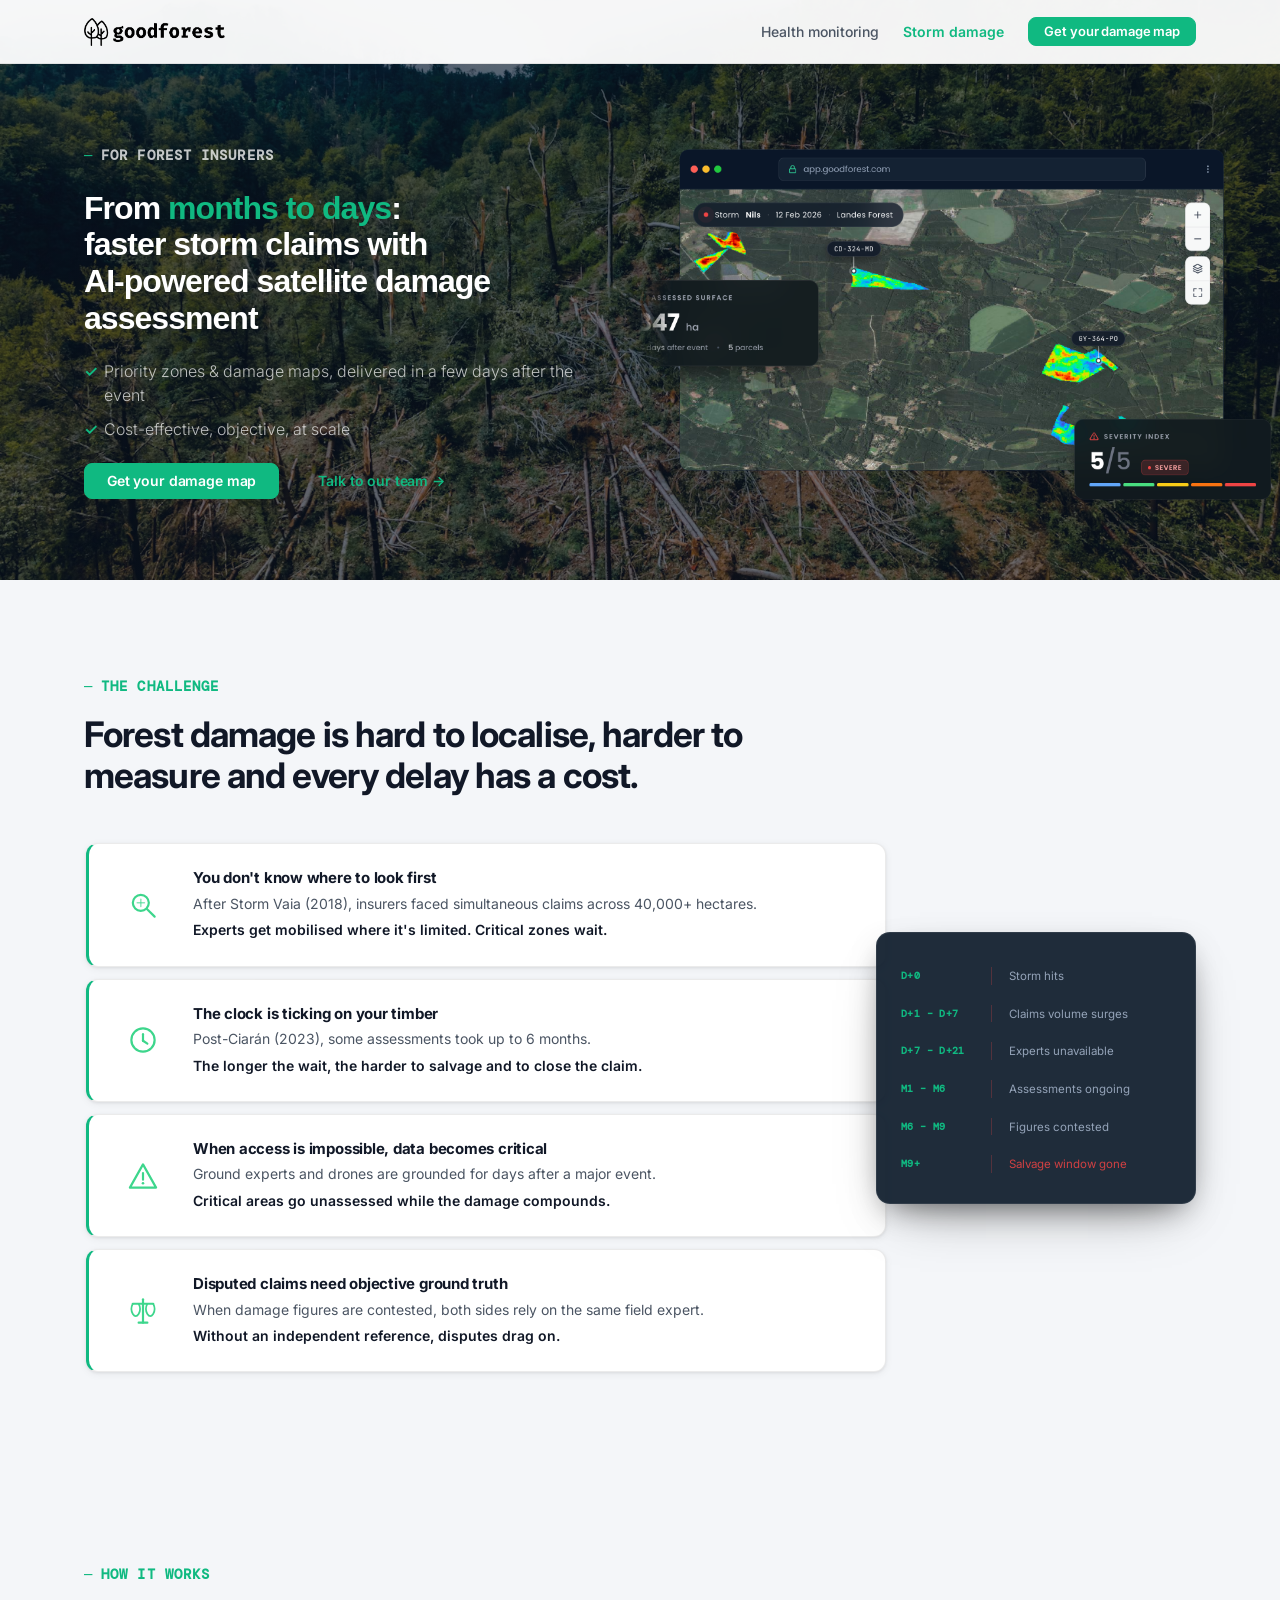
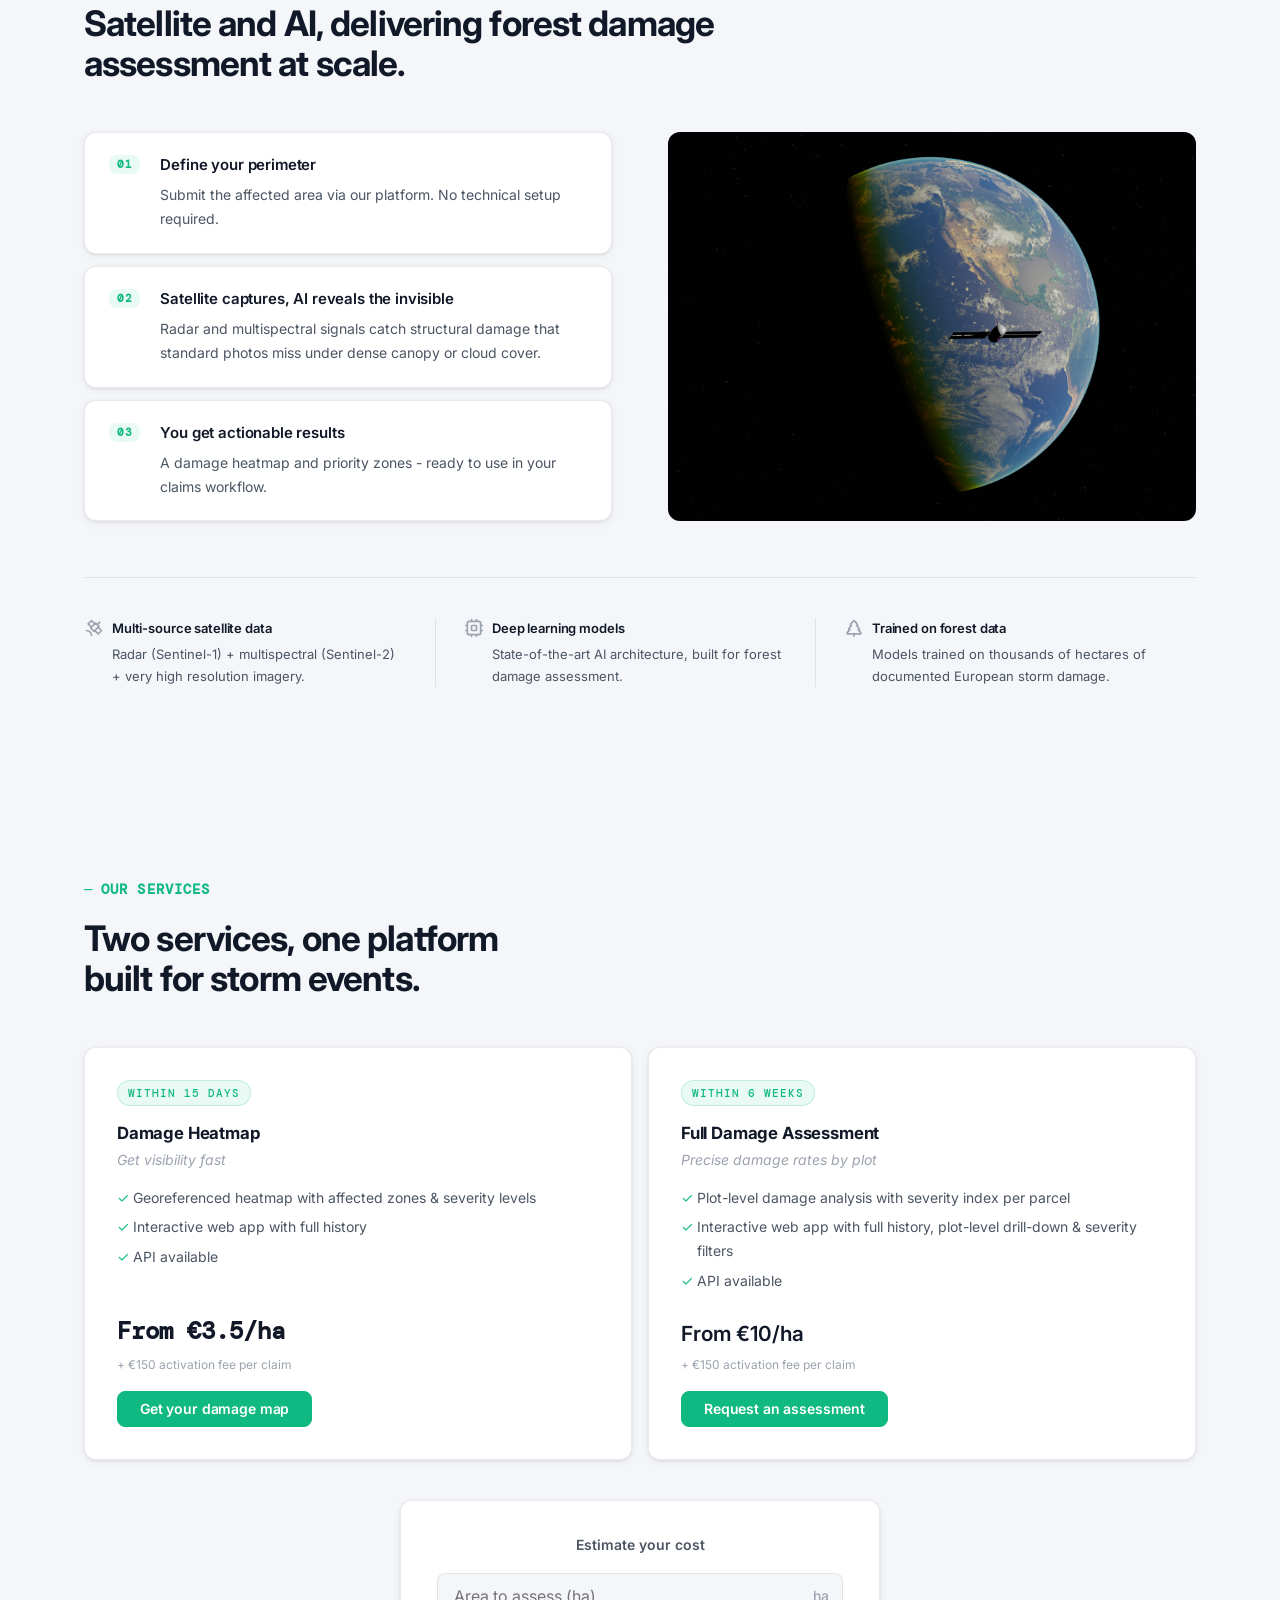
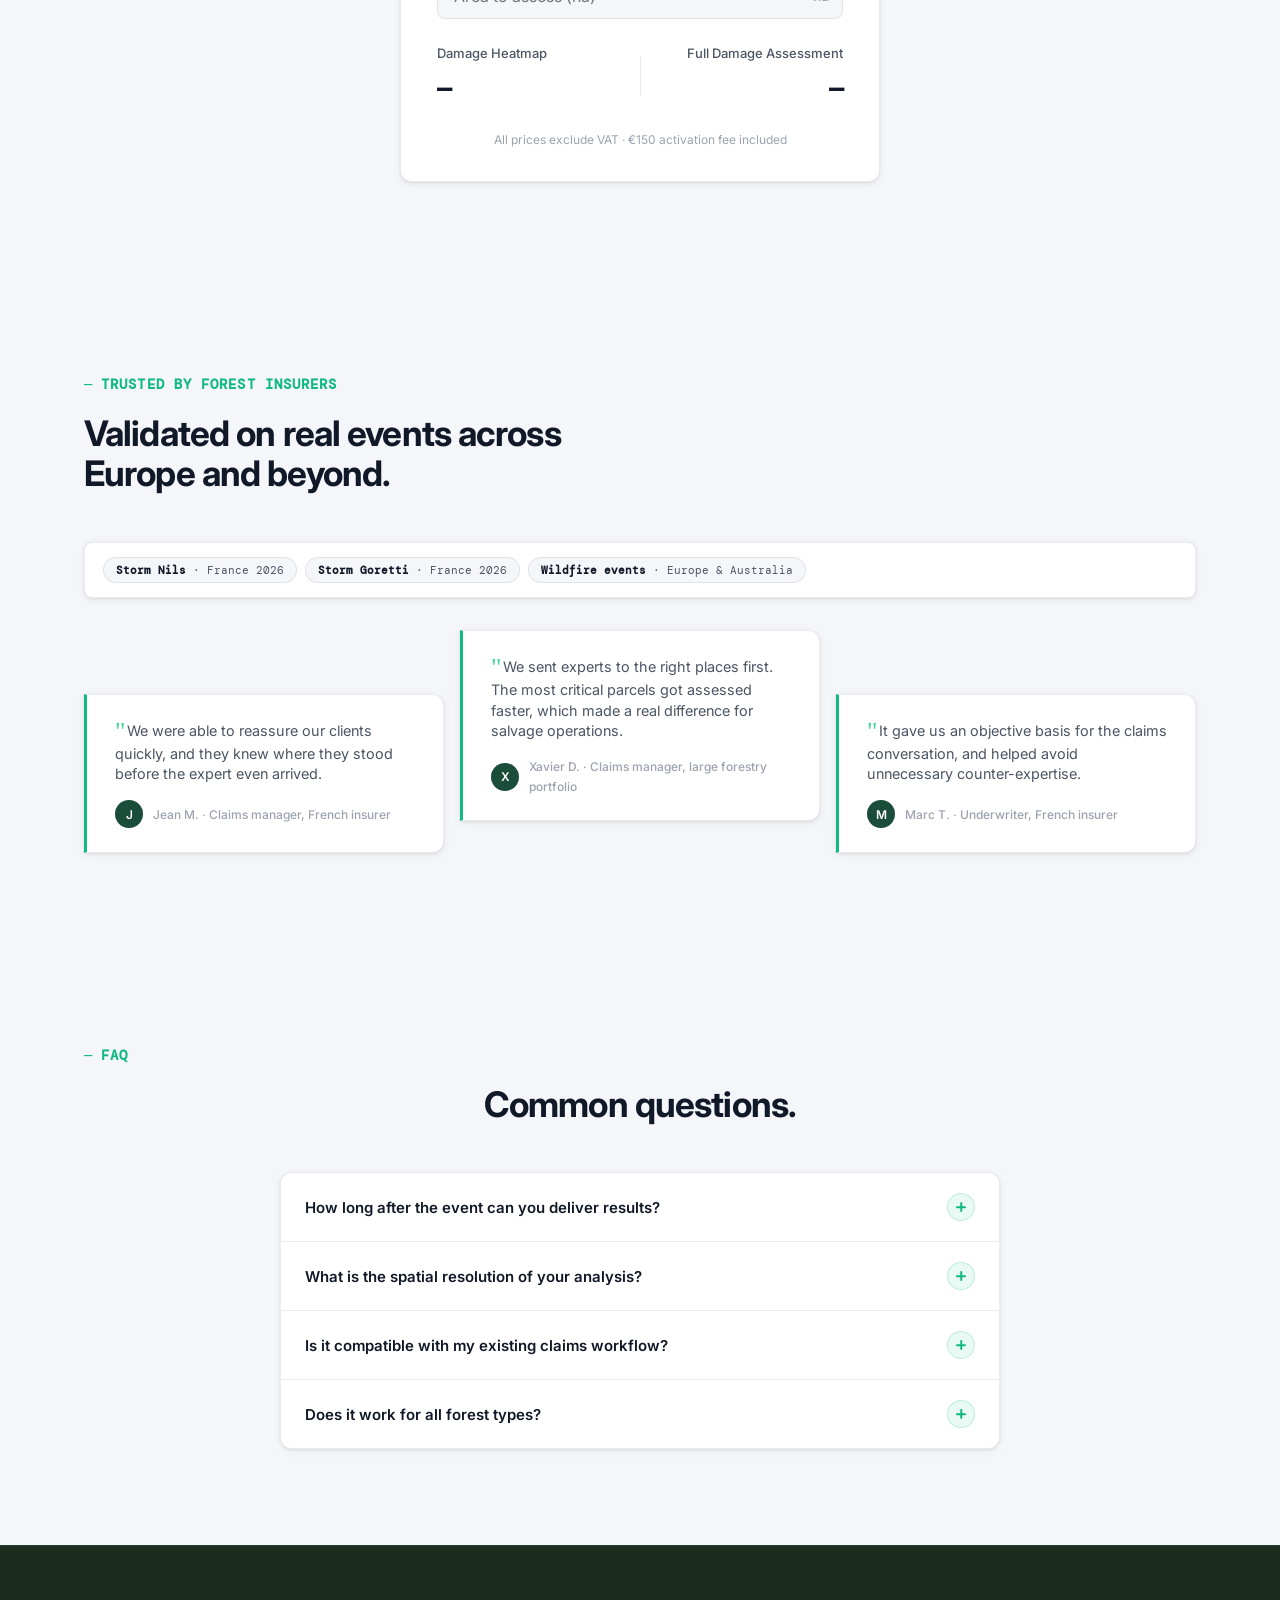
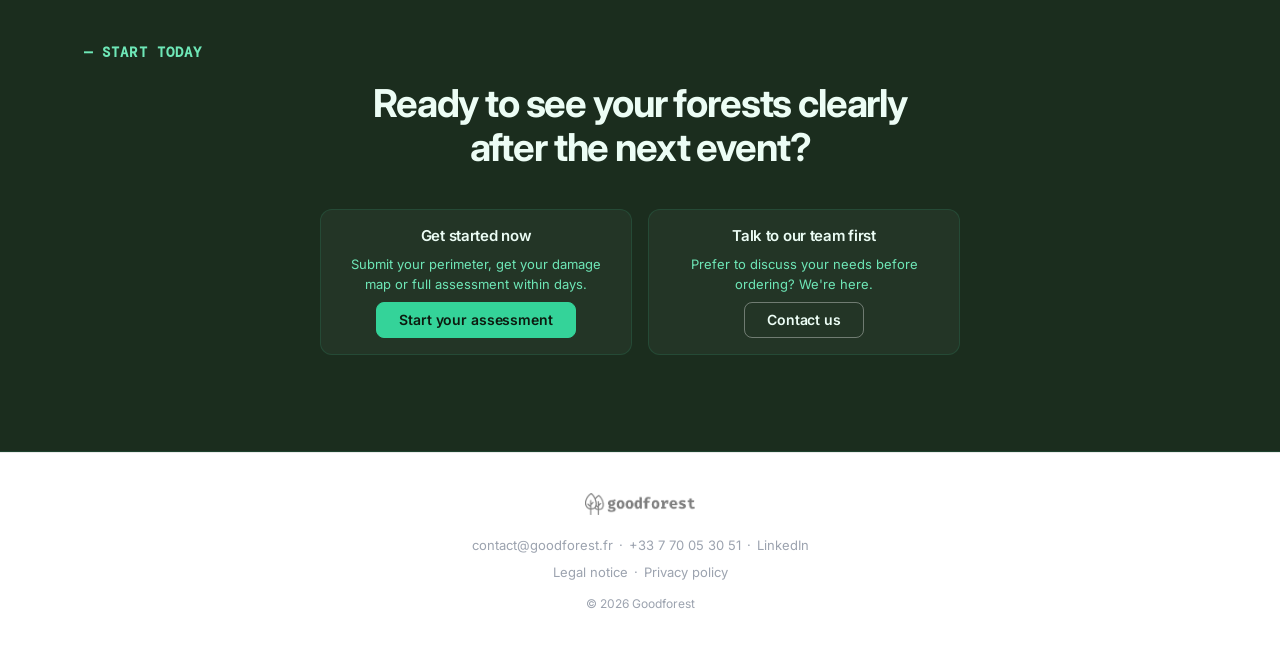
==== commit 24d1de11: "Nav: rename 'Forest monitoring' to 'Health monitoring' in both navbars Co-Authored-By: Claude Sonnet" ====
--- a/insurance-storm/index.html
+++ b/insurance-storm/index.html
@@ -20,7 +20,7 @@
         <img src="../logo.png" alt="Goodforest" class="nav__logo-img" height="32">
       </a>
       <div class="nav__actions">
-        <a href="/monitoring/" class="nav__link">Forest monitoring</a>
+        <a href="/monitoring/" class="nav__link">Health monitoring</a>
         <a href="/insurance-storm/" class="nav__link nav__link--active">Storm damage</a>
 
         <a href="#contact" class="btn btn--green btn--sm" data-modal-order>Get your damage map</a>
--- a/insurance-storm/style.css
+++ b/insurance-storm/style.css
@@ -218,7 +218,7 @@
   padding-top: var(--nav-h);
   background:
     linear-gradient(rgba(10, 22, 40, 0.6), rgba(10, 22, 40, 0.6)),
-    url('https://images.unsplash.com/photo-1626437784290-783480d1af44?q=80&w=1674&auto=format&fit=crop&ixlib=rb-4.1.0&ixid=M3wxMjA3fDB8MHxwaG90by1wYWdlfHx8fGVufDB8fHx8fA%3D%3D') center / cover no-repeat;
+    url('../hero-storm.png') center / cover no-repeat;
 }
 
 .hero__content {
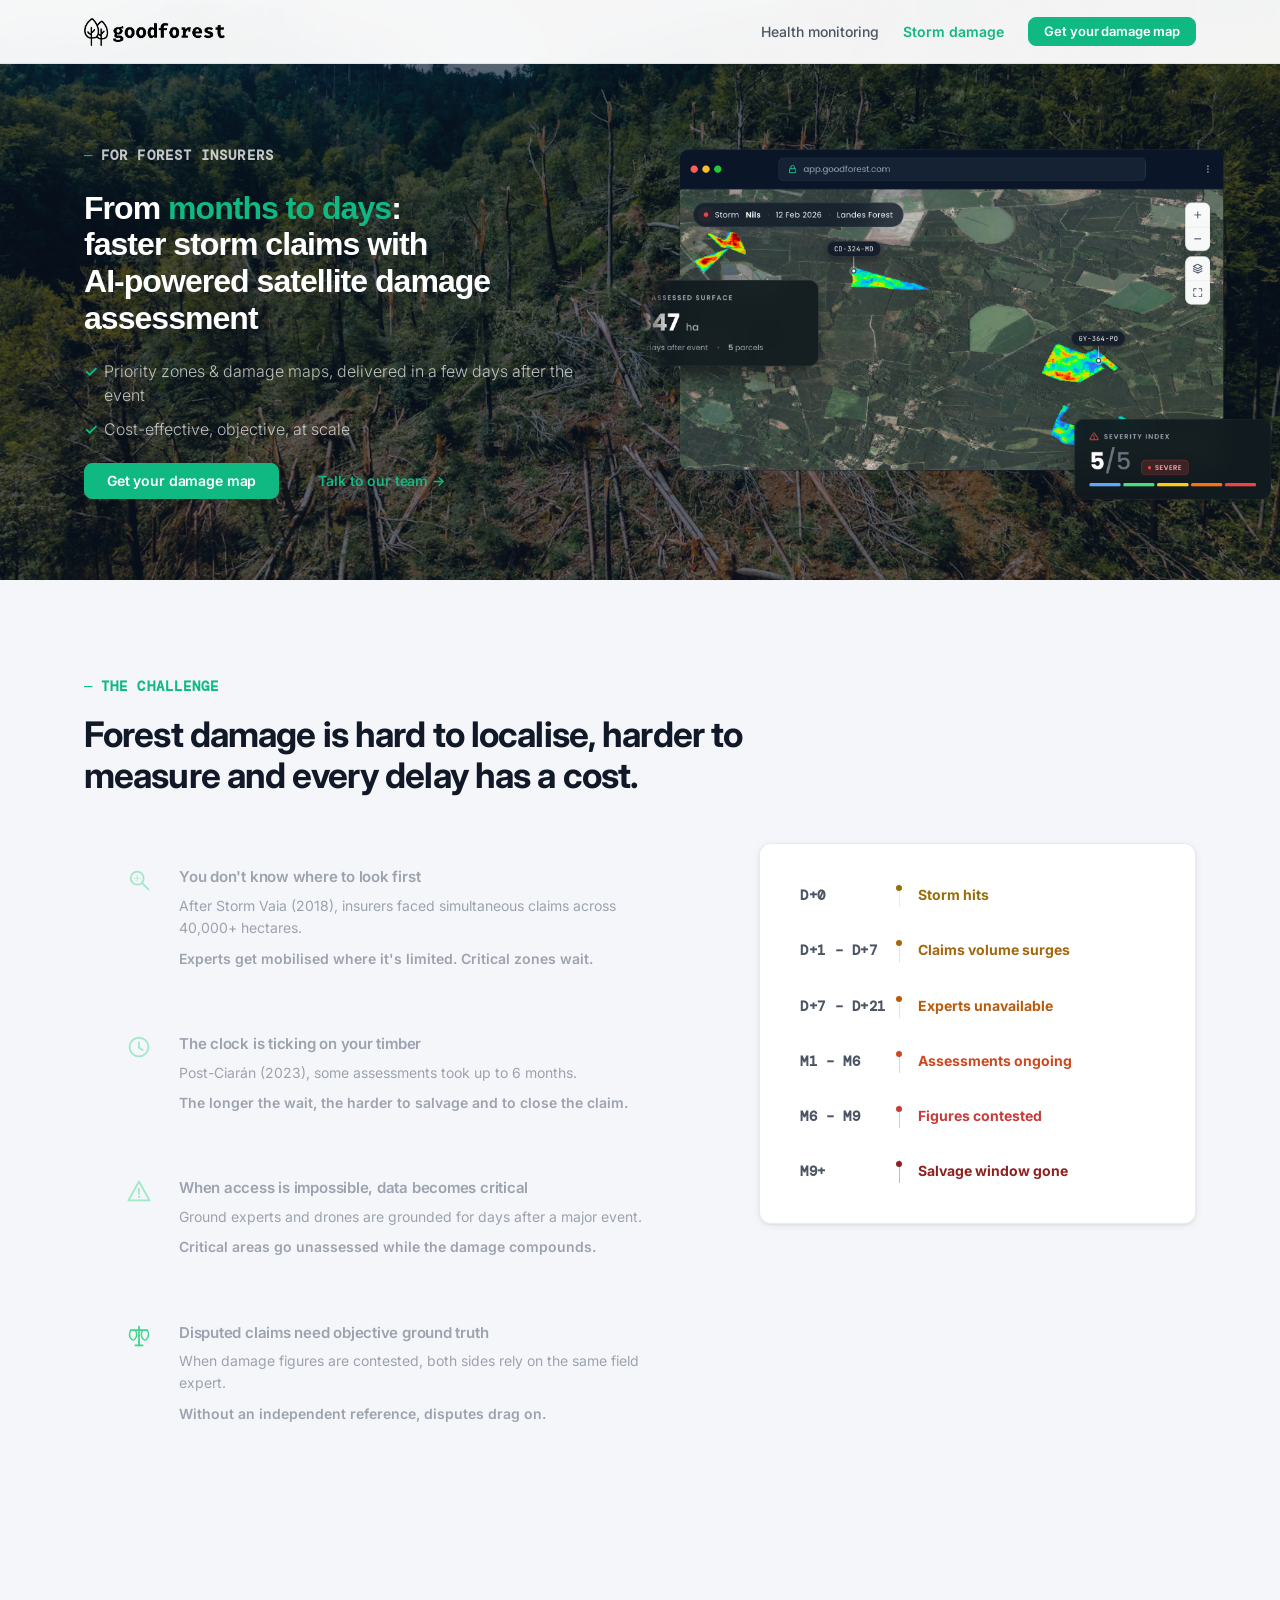
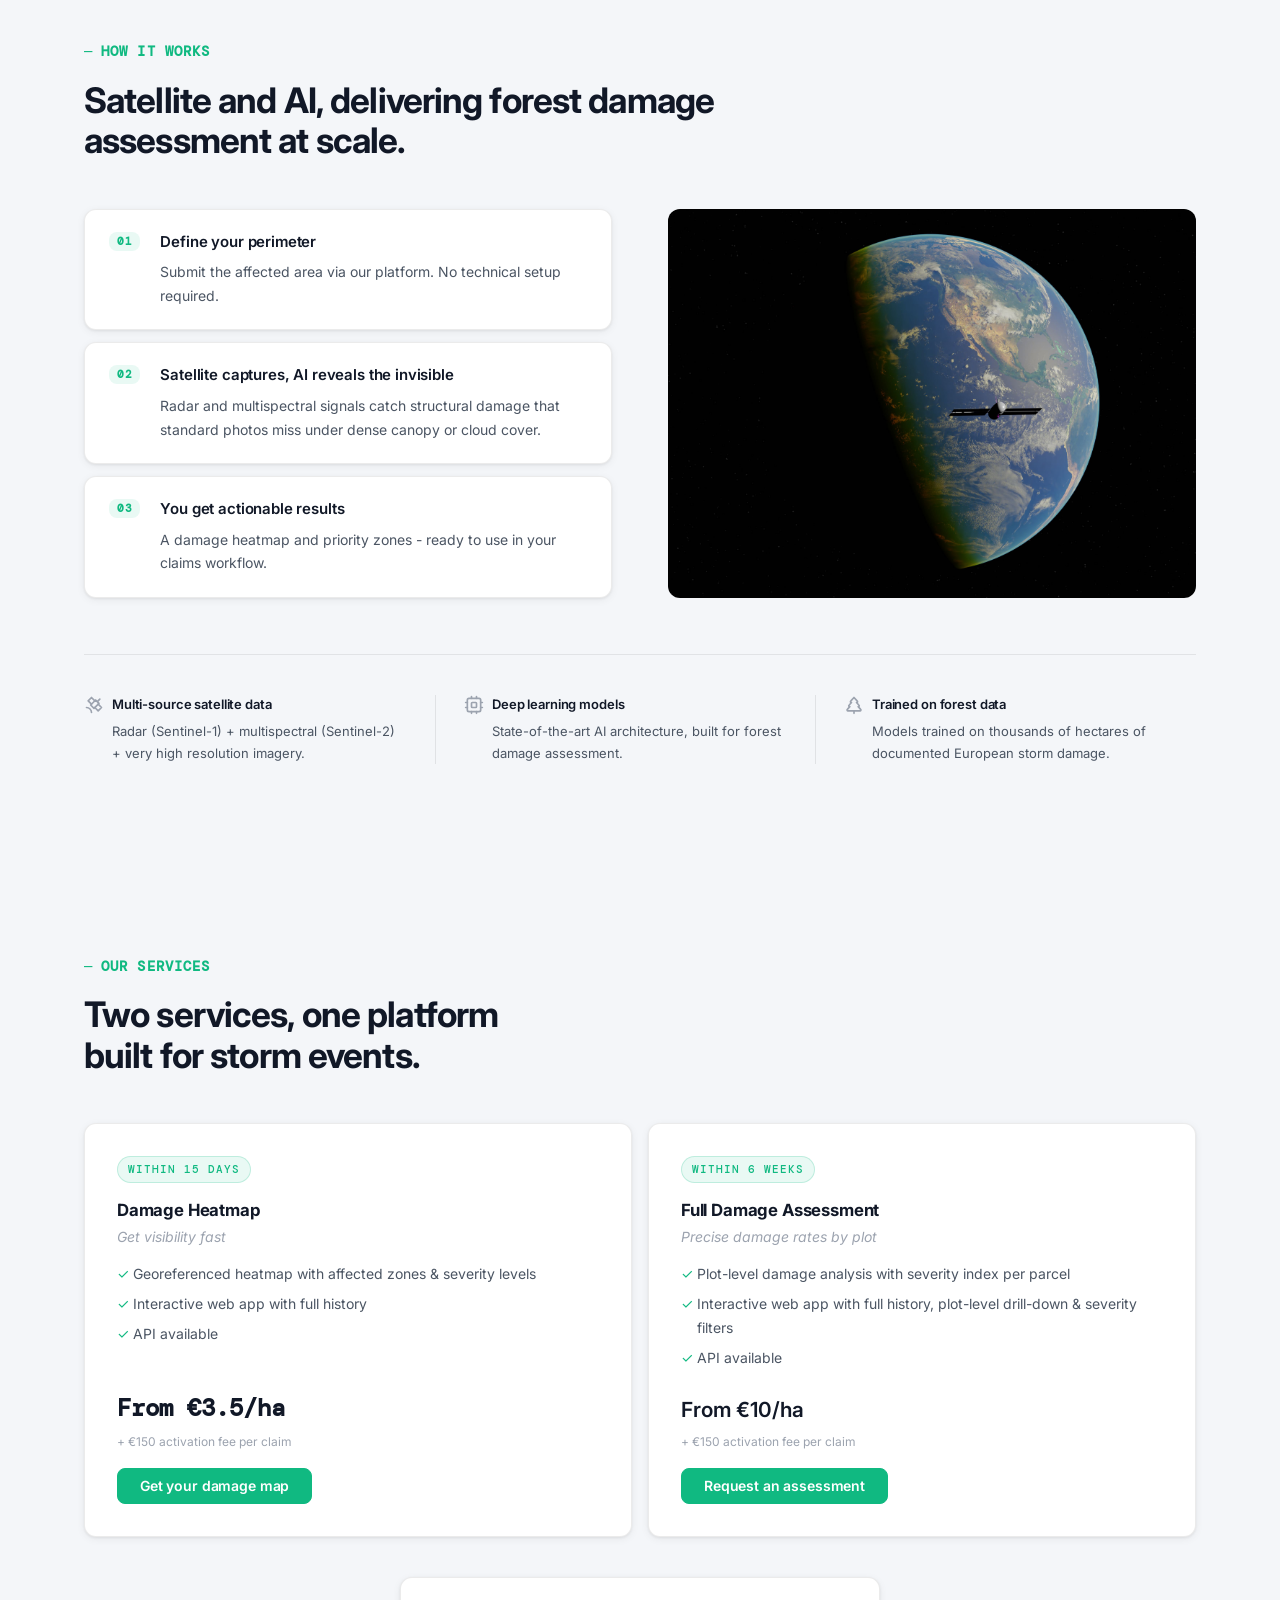
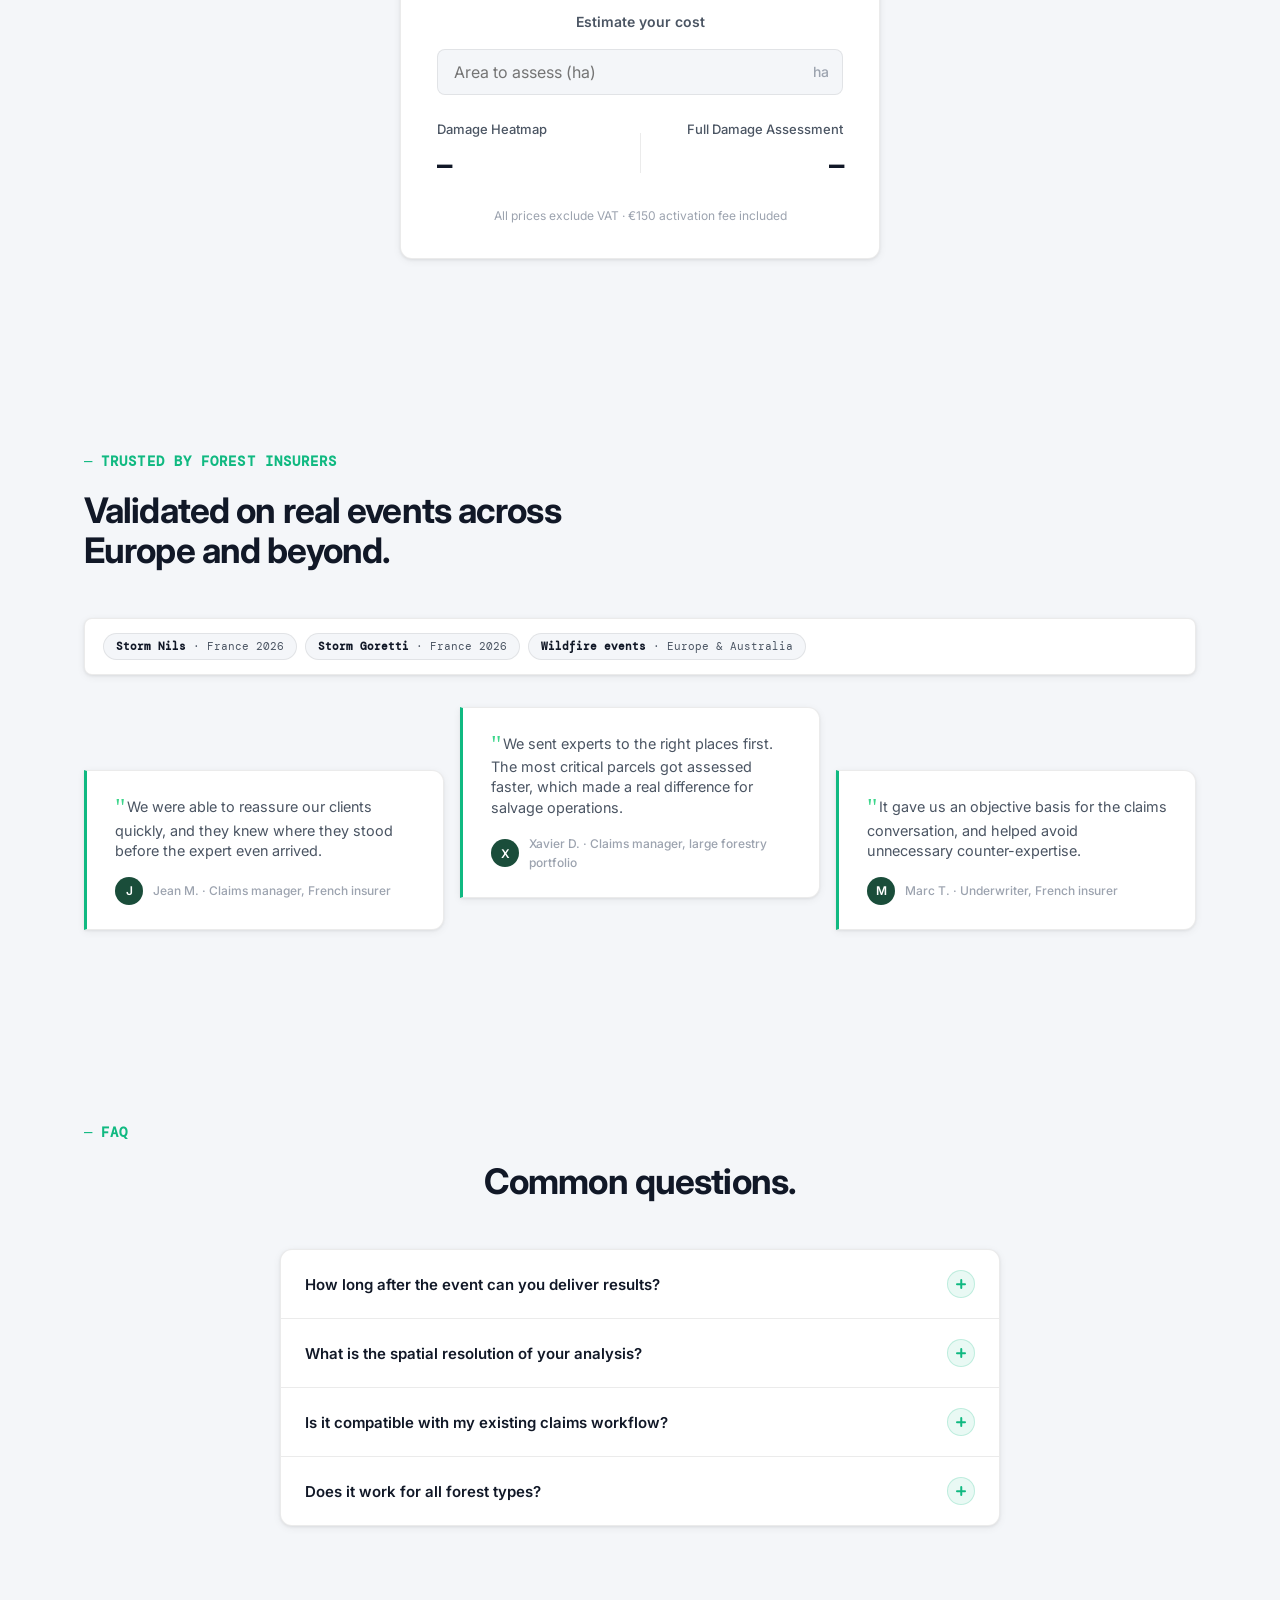
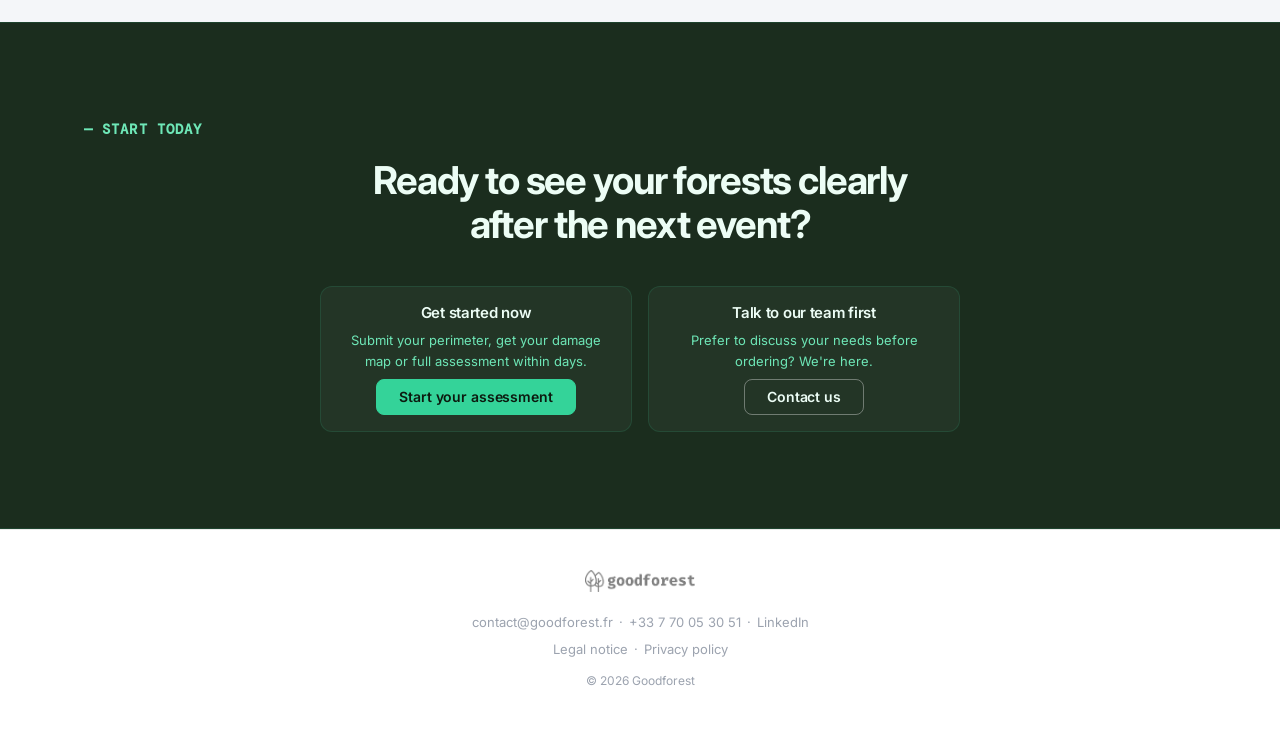
==== commit 88108993: "Extract Challenge section into a shared component, reuse on insurance-storm The monitoring page's "C" ====
--- a/insurance-storm/index.html
+++ b/insurance-storm/index.html
@@ -10,6 +10,7 @@
   <link href="https://fonts.googleapis.com/css2?family=Inter:wght@400;500;600;700&family=DM+Mono:wght@400;500&display=swap" rel="stylesheet">
   <link rel="icon" type="image/png" href="/assets/logo-arbre-seul.png">
   <link rel="stylesheet" href="style.css">
+  <link rel="stylesheet" href="../assets/challenge-section.css">
 </head>
 <body>
 
@@ -57,114 +58,8 @@
         <p class="section-label">The Challenge</p>
         <h2 class="section-title">Forest damage is hard to localise, harder to measure and every delay has a cost.</h2>
 
-        <div class="problem-split">
-
-          <div class="challenge-rows">
-
-            <article class="challenge-row">
-              <div class="challenge-row__icon-wrap">
-                <svg width="52" height="52" viewBox="0 0 22 22" fill="none" xmlns="http://www.w3.org/2000/svg" aria-hidden="true">
-                  <circle cx="9.5" cy="9.5" r="5.5" stroke="#3DD68C" stroke-width="1.5"/>
-                  <line x1="13.7" y1="13.7" x2="19" y2="19" stroke="#3DD68C" stroke-width="1.5" stroke-linecap="round"/>
-                  <line x1="7" y1="9.5" x2="12" y2="9.5" stroke="#3DD68C" stroke-width="1" stroke-linecap="round" opacity="0.6"/>
-                  <line x1="9.5" y1="7" x2="9.5" y2="12" stroke="#3DD68C" stroke-width="1" stroke-linecap="round" opacity="0.6"/>
-                </svg>
-              </div>
-              <div class="challenge-row__content">
-                <h3 class="challenge-row__title">You don't know where to look first</h3>
-                <p class="challenge-row__text">After Storm Vaia (2018), insurers faced simultaneous claims across 40,000+ hectares.</p>
-                <p class="challenge-row__text challenge-row__text--strong">Experts get mobilised where it's limited. Critical zones wait.</p>
-              </div>
-            </article>
-
-            <article class="challenge-row">
-              <div class="challenge-row__icon-wrap">
-                <svg width="52" height="52" viewBox="0 0 22 22" fill="none" xmlns="http://www.w3.org/2000/svg" aria-hidden="true">
-                  <circle cx="11" cy="11" r="8" stroke="#3DD68C" stroke-width="1.5"/>
-                  <line x1="11" y1="7" x2="11" y2="11.5" stroke="#3DD68C" stroke-width="1.5" stroke-linecap="round"/>
-                  <line x1="11" y1="11.5" x2="14" y2="13.5" stroke="#3DD68C" stroke-width="1.5" stroke-linecap="round"/>
-                  <circle cx="11" cy="11.5" r="0.8" fill="#3DD68C"/>
-                </svg>
-              </div>
-              <div class="challenge-row__content">
-                <h3 class="challenge-row__title">The clock is ticking on your timber</h3>
-                <p class="challenge-row__text">Post-Ciarán (2023), some assessments took up to 6 months.</p>
-                <p class="challenge-row__text challenge-row__text--strong">The longer the wait, the harder to salvage and to close the claim.</p>
-              </div>
-            </article>
-
-            <article class="challenge-row">
-              <div class="challenge-row__icon-wrap">
-                <svg width="52" height="52" viewBox="0 0 22 22" fill="none" xmlns="http://www.w3.org/2000/svg" aria-hidden="true">
-                  <path d="M11 3L20 19H2L11 3Z" stroke="#3DD68C" stroke-width="1.5" stroke-linejoin="round"/>
-                  <line x1="11" y1="9" x2="11" y2="13.5" stroke="#3DD68C" stroke-width="1.5" stroke-linecap="round"/>
-                  <circle cx="11" cy="16" r="0.9" fill="#3DD68C"/>
-                </svg>
-              </div>
-              <div class="challenge-row__content">
-                <h3 class="challenge-row__title">When access is impossible, data becomes critical</h3>
-                <p class="challenge-row__text">Ground experts and drones are grounded for days after a major event.</p>
-                <p class="challenge-row__text challenge-row__text--strong">Critical areas go unassessed while the damage compounds.</p>
-              </div>
-            </article>
-
-            <article class="challenge-row">
-              <div class="challenge-row__icon-wrap">
-                <svg width="52" height="52" viewBox="0 0 22 22" fill="none" xmlns="http://www.w3.org/2000/svg" aria-hidden="true">
-                  <line x1="11" y1="3" x2="11" y2="19" stroke="#3DD68C" stroke-width="1.5" stroke-linecap="round"/>
-                  <line x1="4" y1="6" x2="18" y2="6" stroke="#3DD68C" stroke-width="1.5" stroke-linecap="round"/>
-                  <path d="M4 6 Q2 10 4 13 Q6 16 8 13 Q10 10 8 6" stroke="#3DD68C" stroke-width="1.2" fill="none" stroke-linejoin="round"/>
-                  <path d="M14 6 Q12 10 14 13 Q16 16 18 13 Q20 10 18 6" stroke="#3DD68C" stroke-width="1.2" fill="none" stroke-linejoin="round"/>
-                  <line x1="8" y1="19" x2="14" y2="19" stroke="#3DD68C" stroke-width="1.5" stroke-linecap="round"/>
-                </svg>
-              </div>
-              <div class="challenge-row__content">
-                <h3 class="challenge-row__title">Disputed claims need objective ground truth</h3>
-                <p class="challenge-row__text">When damage figures are contested, both sides rely on the same field expert.</p>
-                <p class="challenge-row__text challenge-row__text--strong">Without an independent reference, disputes drag on.</p>
-              </div>
-            </article>
-
-          </div>
-
-          <div class="problem-timeline">
-  <div class="timeline-card">
-    <div class="timeline-items">
-      <div class="timeline-item">
-        <span class="timeline-item__time">D+0</span>
-        <div class="timeline-item__line"></div>
-        <span class="timeline-item__label">Storm hits</span>
-      </div>
-      <div class="timeline-item">
-        <span class="timeline-item__time">D+1 – D+7</span>
-        <div class="timeline-item__line"></div>
-        <span class="timeline-item__label">Claims volume surges</span>
-      </div>
-      <div class="timeline-item">
-        <span class="timeline-item__time">D+7 – D+21</span>
-        <div class="timeline-item__line"></div>
-        <span class="timeline-item__label">Experts unavailable</span>
-      </div>
-      <div class="timeline-item">
-        <span class="timeline-item__time">M1 – M6</span>
-        <div class="timeline-item__line"></div>
-        <span class="timeline-item__label">Assessments ongoing</span>
-      </div>
-      <div class="timeline-item">
-        <span class="timeline-item__time">M6 – M9</span>
-        <div class="timeline-item__line"></div>
-        <span class="timeline-item__label">Figures contested</span>
-      </div>
-      <div class="timeline-item timeline-item--last">
-        <span class="timeline-item__time">M9+</span>
-        <div class="timeline-item__line"></div>
-        <span class="timeline-item__label">Salvage window gone</span>
-      </div>
-    </div>
-  </div>
-</div>
-
-        </div>
+        <div id="challenge-section"></div>
+
       </div>
     </section>
 
@@ -608,6 +503,69 @@
     </div>
   </div>
 
+  <script src="../assets/challenge-section.js"></script>
+  <script>
+    renderChallengeSection(document.getElementById('challenge-section'), {
+      points: [
+        {
+          icon: `<svg width="26" height="26" viewBox="0 0 22 22" fill="none" xmlns="http://www.w3.org/2000/svg" aria-hidden="true">
+            <circle cx="9.5" cy="9.5" r="5.5" stroke="#3DD68C" stroke-width="1.5"/>
+            <line x1="13.7" y1="13.7" x2="19" y2="19" stroke="#3DD68C" stroke-width="1.5" stroke-linecap="round"/>
+            <line x1="7" y1="9.5" x2="12" y2="9.5" stroke="#3DD68C" stroke-width="1" stroke-linecap="round" opacity="0.6"/>
+            <line x1="9.5" y1="7" x2="9.5" y2="12" stroke="#3DD68C" stroke-width="1" stroke-linecap="round" opacity="0.6"/>
+          </svg>`,
+          title: "You don't know where to look first",
+          text: 'After Storm Vaia (2018), insurers faced simultaneous claims across 40,000+ hectares.',
+          conclusion: "Experts get mobilised where it's limited. Critical zones wait.",
+          maxStage: 2,
+        },
+        {
+          icon: `<svg width="26" height="26" viewBox="0 0 22 22" fill="none" xmlns="http://www.w3.org/2000/svg" aria-hidden="true">
+            <circle cx="11" cy="11" r="8" stroke="#3DD68C" stroke-width="1.5"/>
+            <line x1="11" y1="7" x2="11" y2="11.5" stroke="#3DD68C" stroke-width="1.5" stroke-linecap="round"/>
+            <line x1="11" y1="11.5" x2="14" y2="13.5" stroke="#3DD68C" stroke-width="1.5" stroke-linecap="round"/>
+            <circle cx="11" cy="11.5" r="0.8" fill="#3DD68C"/>
+          </svg>`,
+          title: 'The clock is ticking on your timber',
+          text: 'Post-Ciarán (2023), some assessments took up to 6 months.',
+          conclusion: 'The longer the wait, the harder to salvage and to close the claim.',
+          maxStage: 4,
+        },
+        {
+          icon: `<svg width="26" height="26" viewBox="0 0 22 22" fill="none" xmlns="http://www.w3.org/2000/svg" aria-hidden="true">
+            <path d="M11 3L20 19H2L11 3Z" stroke="#3DD68C" stroke-width="1.5" stroke-linejoin="round"/>
+            <line x1="11" y1="9" x2="11" y2="13.5" stroke="#3DD68C" stroke-width="1.5" stroke-linecap="round"/>
+            <circle cx="11" cy="16" r="0.9" fill="#3DD68C"/>
+          </svg>`,
+          title: 'When access is impossible, data becomes critical',
+          text: 'Ground experts and drones are grounded for days after a major event.',
+          conclusion: 'Critical areas go unassessed while the damage compounds.',
+          maxStage: 5,
+        },
+        {
+          icon: `<svg width="26" height="26" viewBox="0 0 22 22" fill="none" xmlns="http://www.w3.org/2000/svg" aria-hidden="true">
+            <line x1="11" y1="3" x2="11" y2="19" stroke="#3DD68C" stroke-width="1.5" stroke-linecap="round"/>
+            <line x1="4" y1="6" x2="18" y2="6" stroke="#3DD68C" stroke-width="1.5" stroke-linecap="round"/>
+            <path d="M4 6 Q2 10 4 13 Q6 16 8 13 Q10 10 8 6" stroke="#3DD68C" stroke-width="1.2" fill="none" stroke-linejoin="round"/>
+            <path d="M14 6 Q12 10 14 13 Q16 16 18 13 Q20 10 18 6" stroke="#3DD68C" stroke-width="1.2" fill="none" stroke-linejoin="round"/>
+            <line x1="8" y1="19" x2="14" y2="19" stroke="#3DD68C" stroke-width="1.5" stroke-linecap="round"/>
+          </svg>`,
+          title: 'Disputed claims need objective ground truth',
+          text: 'When damage figures are contested, both sides rely on the same field expert.',
+          conclusion: 'Without an independent reference, disputes drag on.',
+          maxStage: 6,
+        },
+      ],
+      timeline: [
+        { time: 'D+0', label: 'Storm hits', stage: 'yellow' },
+        { time: 'D+1 – D+7', label: 'Claims volume surges', stage: 'amber' },
+        { time: 'D+7 – D+21', label: 'Experts unavailable', stage: 'orange' },
+        { time: 'M1 – M6', label: 'Assessments ongoing', stage: 'orange-red' },
+        { time: 'M6 – M9', label: 'Figures contested', stage: 'red' },
+        { time: 'M9+', label: 'Salvage window gone', stage: 'red-dark' },
+      ],
+    });
+  </script>
   <script src="script.js"></script>
 </body>
 </html>
--- a/insurance-storm/style.css
+++ b/insurance-storm/style.css
@@ -413,209 +413,6 @@
 .cards-grid--2col { grid-template-columns: repeat(2, 1fr); }
 .cards-grid--podium { grid-template-columns: repeat(3, 1fr); align-items: end; }
 .card--featured { margin-bottom: 32px; }
-
-/* ============================================================
-   CHALLENGE ROWS
-   ============================================================ */
-.problem-split {
-  display: flex;
-  position: relative;
-  align-items: center;
-  gap: 48px;
-}
-
-
-.challenge-rows {
-  position: relative;
-z-index: 2;
-  flex: 1;
-  min-width: 65%;
-  max-width: 800px;
-  margin: 0 auto;
-  display: flex;
-  flex-direction: column;
-  gap: 12px;
-}
-
-.challenge-row {
-  z-index: 2;
-  display: grid;
-  grid-template-columns: 52px 1fr;
-  column-gap: 24px;
-  align-items: center;
-  padding: 24px 28px;
-  background: var(--card);
-  border: 1px solid var(--cb);
-  border-left: 3px solid transparent;
-  border-radius: var(--r);
-  box-shadow: var(--sh);
-  opacity: 0.3;
-  transition: opacity 0.4s ease, border-left-color 0.4s ease;
-}
-
-.challenge-row.is-highlighted {
-  opacity: 1;
-  border-left-color: var(--primary);
-}
-
-/* Col 1 — icon, 52px, centered */
-.challenge-row__icon-wrap {
-  display: flex;
-  align-items: center;
-  justify-content: center;
-}
-
-.challenge-row__icon-wrap svg {
-  width: 32px;
-  height: 32px;
-}
-
-.challenge-row__content {
-  padding-top: 0;
-}
-
-/* Col 2 — heading + body */
-.challenge-row__title {
-  font-weight: 700;
-  font-size: 0.9375rem;
-  color: var(--t1);
-  line-height: 1.30;
-  letter-spacing: -0.015em;
-  margin-bottom: 5px;
-}
-
-.challenge-row__text {
-  font-size: 0.875rem;
-  color: var(--t2);
-  line-height: 1.60;
-}
-
-.challenge-row__text--strong {
-  font-weight: 600;
-  color: var(--t1);
-  margin-top: 4px;
-}
-
-@media (max-width: 768px) {
-  .challenge-row {
-    grid-template-columns: 52px 1fr;
-    column-gap: 16px;
-    padding: 24px 0 24px 14px;
-  }
-}
-
-.problem-timeline {
-  flex-shrink: 0;
-  width: 320px;
-  display: flex;
-  align-items: center;
-  padding-left: 0;
-  margin-left: -60px;
-     margin-top: -80px;
-
-   z-index: 2;
-
-}
-
-.timeline-card {
-  background: rgba(13, 27, 42, 0.92);
-  border: 1px solid rgba(255, 255, 255, 0.08);
-  border-radius: 14px;
-  padding: 24px 24px 20px;
-  box-shadow:
-    0 12px 32px -12px rgba(0, 0, 0, 0.55),
-    0 24px 56px -24px rgba(0, 0, 0, 0.40);
-  width: 100%;
-}
-
-.timeline-card__header {
-  display: flex;
-  align-items: center;
-  gap: 8px;
-  font-family: var(--font-mono);
-  font-size: 10px;
-  font-weight: 600;
-  letter-spacing: 0.12em;
-  text-transform: uppercase;
-  color: #ef4444;
-  margin-bottom: 20px;
-  padding-bottom: 14px;
-  border-bottom: 1px solid rgba(255, 255, 255, 0.07);
-}
-
-.timeline-items {
-  display: flex;
-  flex-direction: column;
-  gap: 0;
-}
-
-.timeline-item {
-  display: grid;
-  grid-template-columns: 72px 16px 1fr;
-  align-items: flex-start;
-  gap: 0 10px;
-  padding: 10px 0;
-  border-bottom: none;
-}
-
-.timeline-item__line {
-  width: 1px;
-  background: transparent;
-  align-self: stretch;
-  margin: 0 auto;
-  position: relative;
-}
-
-.timeline-item__line::before {
- display: none;
-}
-
-.timeline-item--last {
-  border-bottom: none;
-}
-
-.timeline-item__time {
-  font-family: var(--font-mono);
-  font-size: 9.5px;
-  font-weight: 600;
-  color: #10b981;
-  letter-spacing: 0.04em;
-  padding-top: 2px;
-  white-space: nowrap;
-}
-
-.timeline-item__line {
-  width: 1px;
-  background: rgba(239, 68, 68, 0.25);
-  align-self: stretch;
-  margin: 0 auto;
-  position: relative;
-}
-
-.timeline-item__line::before {
-  content: '';
-  position: absolute;
-  top: 4px;
-  left: 50%;
-  transform: translateX(-50%);
-  width: 5px;
-  height: 5px;
-  border-radius: 50%;
-  background: #ef4444;
-  opacity: 0.7;
-}
-
-.timeline-item__label {
-  font-size: 11.5px;
-  color: #94a3b8;
-  line-height: 1.45;
-  padding-top: 1px;
-}
-
-.timeline-item--last .timeline-item__label {
-  color: #ef4444;
-  opacity: 0.85;
-}
 
 /* ============================================================
    HOW IT WORKS
@@ -1252,7 +1049,6 @@
    ============================================================ */
 @media (max-width: 768px) {
   body { overflow-x: hidden; }
-  .problem-timeline { display: none; }
 
   /* Hero */
   .hero {
--- a/assets/challenge-section.css
+++ b/assets/challenge-section.css
@@ -0,0 +1,202 @@
+/* ============================================================
+   CHALLENGE SECTION — shared two-column scrollytelling component
+   Left: compact list of pain points, one active/focused at a time.
+   Right: sticky timeline that fills in progressively (checklist-style)
+   as the user scrolls past each point on the left.
+   Rendered by assets/challenge-section.js from a page-supplied config -
+   see that file for the data shape. Relies on this site's shared design
+   tokens (--t1/--t2/--t3, --primary, --acs, --card, --cb, --r, --r-sm,
+   --sh, --tr, --nav-h, --font-mono), defined in each page's own
+   :root block.
+   ============================================================ */
+.problem-split {
+  display: grid;
+  grid-template-columns: 7fr 5fr; /* ~58.3% / 41.7% */
+  gap: 64px;
+  position: relative;
+}
+
+.challenge-list {
+  display: flex;
+  flex-direction: column;
+  gap: 16px;
+}
+
+.challenge-point {
+  display: grid;
+  grid-template-columns: 40px 1fr;
+  column-gap: 20px;
+  /* Height follows content - no fixed/min height. Cards end up different
+     heights depending on their text, which is expected. */
+  align-items: flex-start;
+  padding: 24px 32px;
+  border-left: 3px solid transparent;
+  border-radius: var(--r-sm);
+  transition: background var(--tr), border-left-color var(--tr);
+}
+
+.challenge-point__icon-wrap {
+  display: flex;
+  align-items: center;
+  justify-content: center;
+}
+
+.challenge-point__icon-wrap svg {
+  opacity: 0.45;
+  transition: opacity var(--tr);
+}
+
+.challenge-point__title {
+  font-weight: 600;
+  /* Matches .step__title (How It Works cards) */
+  font-size: 0.9375rem;
+  color: var(--t3);
+  line-height: 1.3;
+  letter-spacing: -0.015em;
+  margin-bottom: 8px;
+  transition: color var(--tr), font-weight var(--tr);
+}
+
+.challenge-point__text {
+  /* Matches .step__text (How It Works cards) */
+  font-size: 0.875rem;
+  color: var(--t3);
+  line-height: 1.6;
+  transition: color var(--tr);
+}
+
+.challenge-point__text--strong {
+  font-weight: 600;
+  margin-top: 8px;
+}
+
+.challenge-point.is-active {
+  background: var(--acs);
+  border-left-color: var(--primary);
+}
+
+.challenge-point.is-active .challenge-point__icon-wrap svg { opacity: 1; }
+
+.challenge-point.is-active .challenge-point__title {
+  color: var(--t1);
+  font-weight: 700;
+}
+
+.challenge-point.is-active .challenge-point__text {
+  color: var(--t2);
+}
+
+.challenge-point.is-active .challenge-point__text--strong {
+  color: var(--t1);
+}
+
+/* ---- Timeline card - sticky on desktop, static + stacked below on tablet/mobile.
+   Height is intentionally NOT forced to match the left column - it sizes to its
+   own content (padding + item spacing below) rather than being propped up. ---- */
+.timeline-card {
+  position: sticky;
+  top: calc(var(--nav-h) + 32px);
+  background: var(--card);
+  border: 1px solid var(--cb);
+  border-radius: var(--r);
+  padding: 40px;
+  box-shadow: var(--sh);
+}
+
+.timeline-items {
+  display: flex;
+  flex-direction: column;
+  gap: 32px;
+}
+
+.timeline-item {
+  display: grid;
+  grid-template-columns: 80px 14px 1fr;
+  column-gap: 12px;
+  align-items: flex-start;
+}
+
+/* Severity progression, yellow -> dark red. --stage-color is darkened from
+   the requested hue where needed to clear WCAG AA (4.5:1) for text on white;
+   --stage-line keeps a brighter hue since it's only ever used as a low-alpha
+   decorative tint, not as text. Timelines with fewer stages just use a
+   subset of these classes; --red-dark is available for a 6th/terminal step. */
+.timeline-item--yellow     { --stage-color: #976e08; --stage-line: rgba(245, 194, 66, 0.35); }
+.timeline-item--amber      { --stage-color: #a5670b; --stage-line: rgba(242, 169, 59, 0.32); }
+.timeline-item--orange     { --stage-color: #b75c0f; --stage-line: rgba(238, 138, 53, 0.30); }
+.timeline-item--orange-red { --stage-color: #cc4920; --stage-line: rgba(224, 98, 58, 0.30); }
+.timeline-item--red        { --stage-color: #c93b3b; --stage-line: rgba(201, 59, 59, 0.32); }
+.timeline-item--red-dark   { --stage-color: #8f2020; --stage-line: rgba(143, 32, 32, 0.35); }
+
+.timeline-item__line {
+  width: 1px;
+  background: var(--cb);
+  align-self: stretch;
+  margin: 0 auto;
+  position: relative;
+  transition: background 0.3s ease;
+}
+
+.timeline-item__line::before {
+  content: '';
+  position: absolute;
+  top: 4px;
+  left: 50%;
+  transform: translate(-50%, -50%);
+  width: 6px;
+  height: 6px;
+  border-radius: 50%;
+  /* var(--t3) (#9ca3af, 2.54:1 on white) reads as barely-visible - this passes
+     WCAG AA (4.83:1) while staying clearly distinct from the saturated
+     per-stage colors used once a row is reached. */
+  background: #6b7280;
+  transition: background 0.3s ease;
+}
+
+.timeline-item__time {
+  font-family: var(--font-mono);
+  font-size: 14px;
+  font-weight: 700;
+  color: var(--t2);
+  letter-spacing: 0.04em;
+  white-space: nowrap;
+}
+
+.timeline-item__label {
+  /* Matches .challenge-point__text (left column descriptive text) */
+  font-size: 0.875rem;
+  /* Neutral until reached - each stage picks up its own severity color as the
+     matching challenge point is scrolled past, and keeps it (checklist-style)
+     until the user scrolls back up above that point. Uses the same AA-safe
+     gray as the dot (var(--t3) alone was only 2.54:1 on white) whether the
+     row is reached or not. */
+  color: #6b7280;
+  line-height: 1.5;
+  transition: color 0.3s ease, font-weight 0.3s ease;
+}
+
+.timeline-item.is-reached .timeline-item__line {
+  background: var(--stage-line);
+}
+
+.timeline-item.is-reached .timeline-item__line::before {
+  background: var(--stage-color);
+}
+
+.timeline-item.is-reached .timeline-item__label {
+  color: var(--stage-color);
+  font-weight: 700;
+}
+
+/* The sticky two-column scrollytelling effect only makes sense with room to
+   spare on desktop - below this width, stack timeline under the list, static. */
+@media (max-width: 1024px) {
+  .problem-split {
+    grid-template-columns: 1fr;
+    gap: 40px;
+  }
+  .timeline-card {
+    position: static;
+    top: auto;
+  }
+}
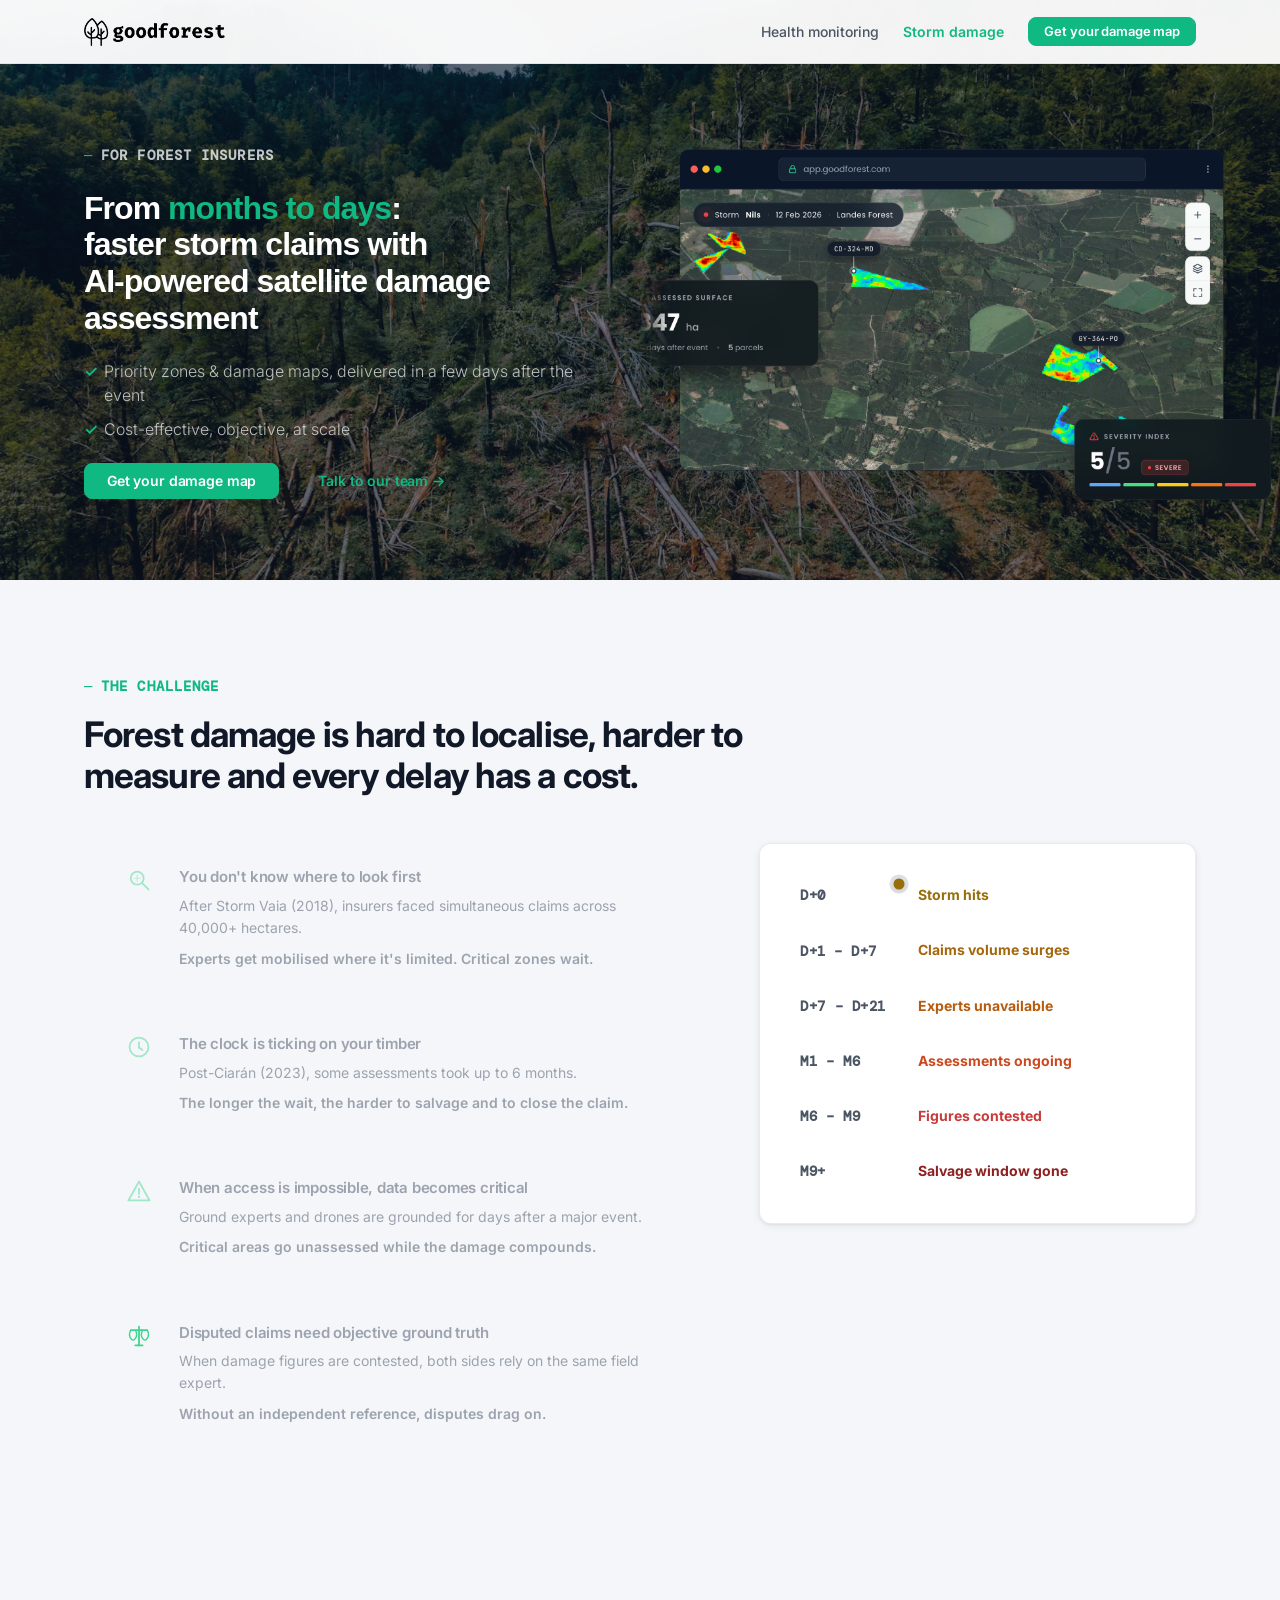
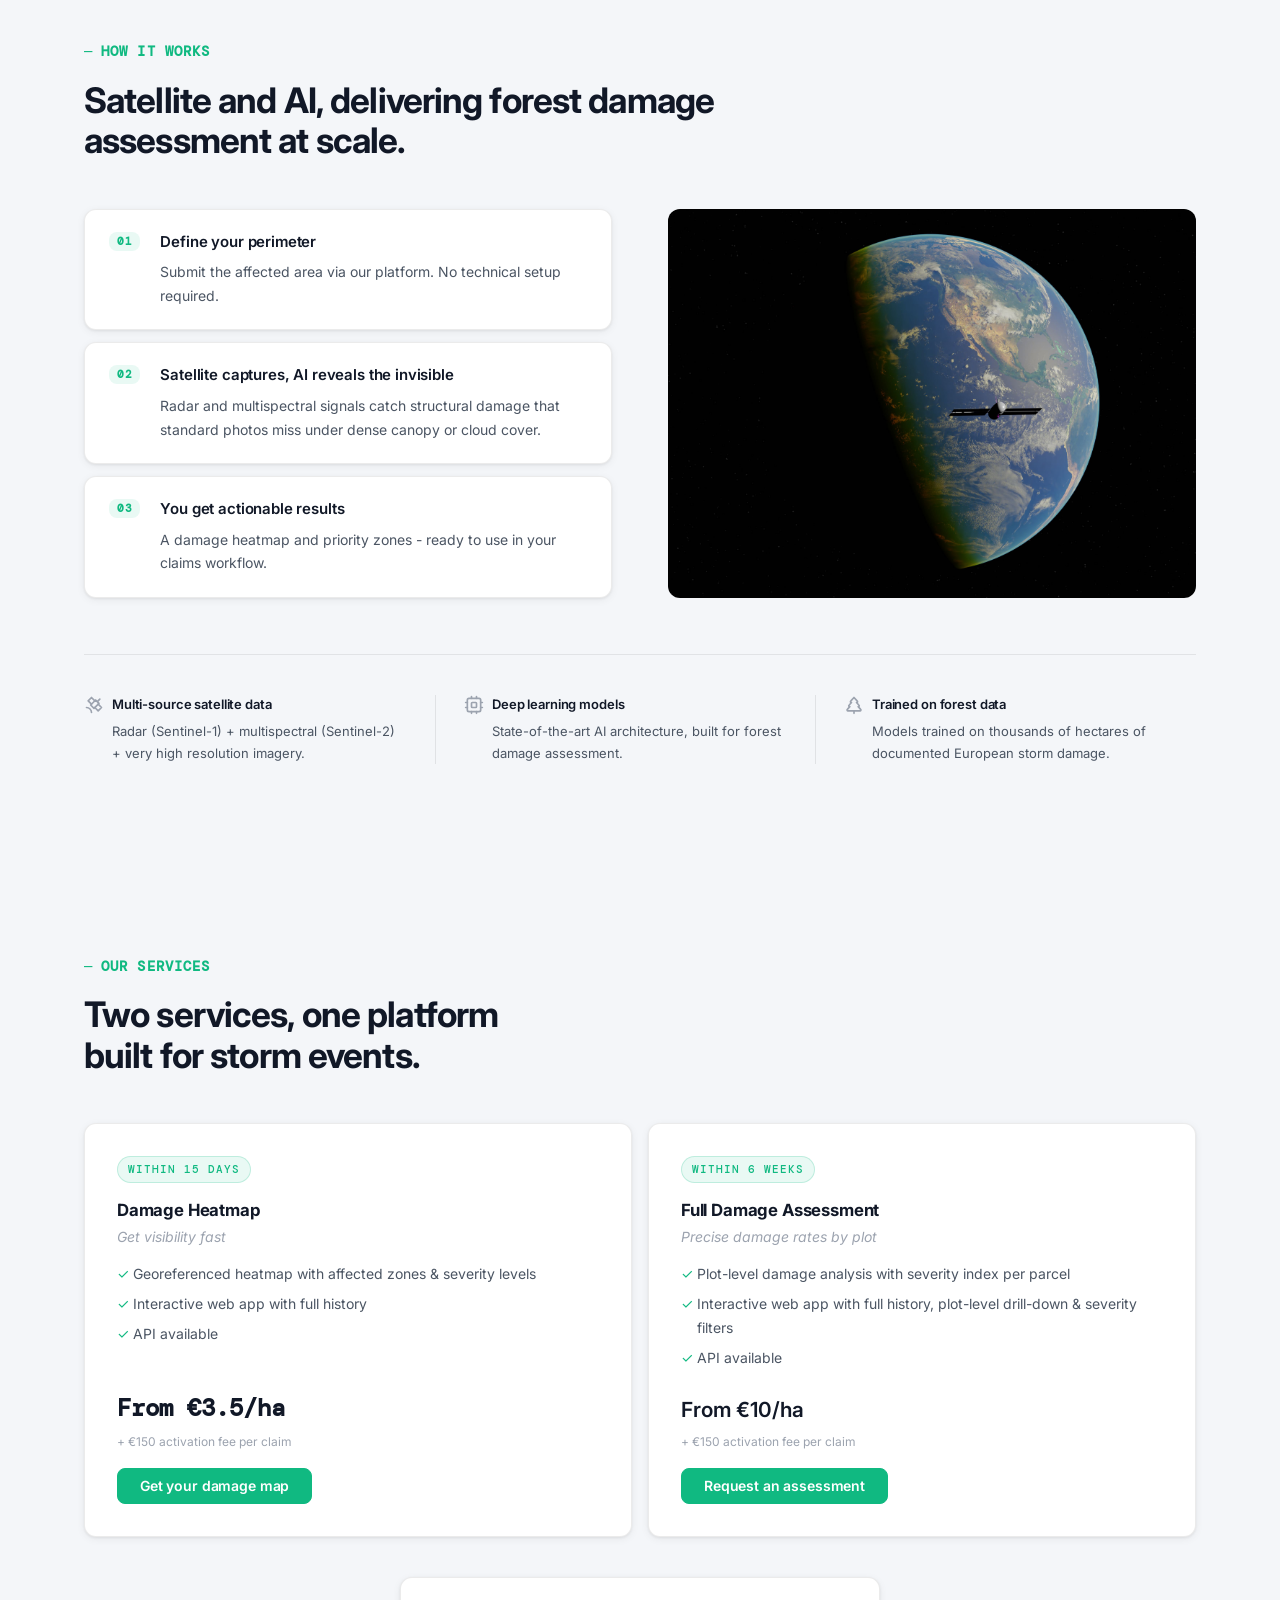
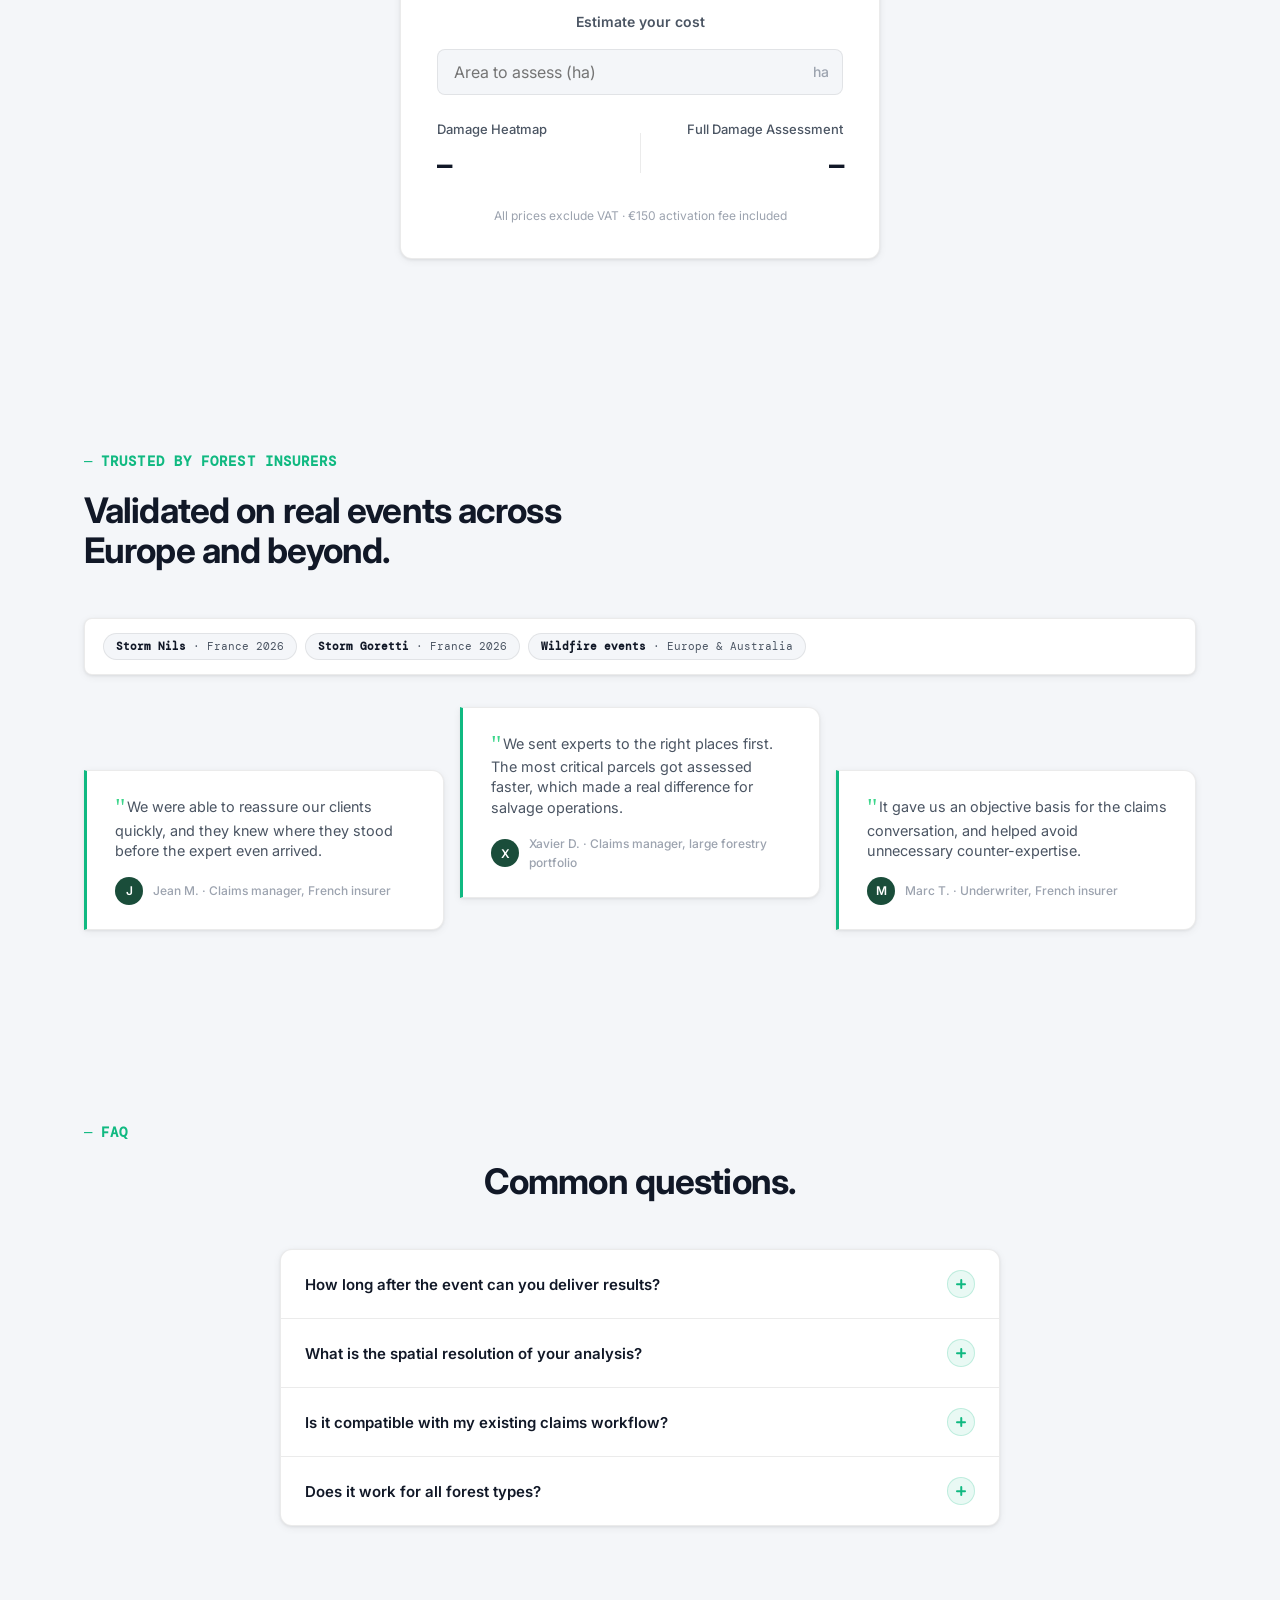
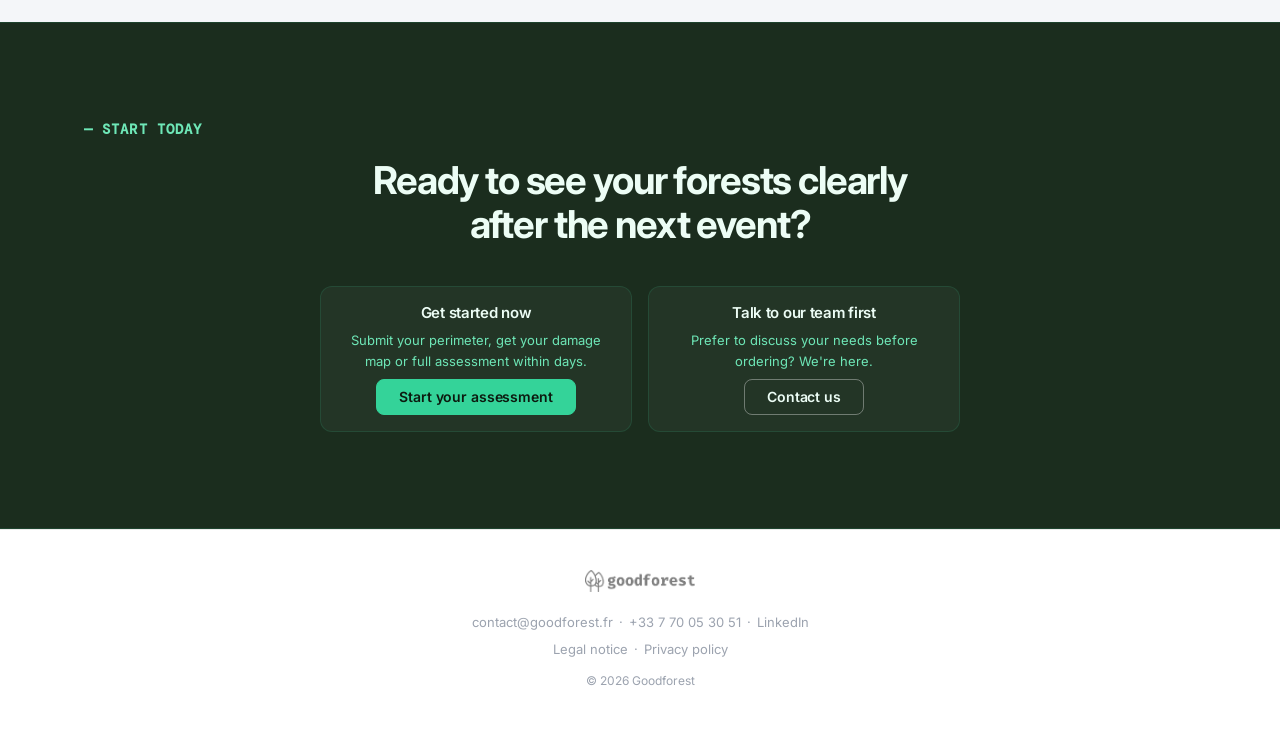
==== commit fb169679: "Storm damage timeline: continuous line + single scroll-driven progress dot Opt-in via config.progres" ====
--- a/insurance-storm/index.html
+++ b/insurance-storm/index.html
@@ -564,6 +564,7 @@
         { time: 'M6 – M9', label: 'Figures contested', stage: 'red' },
         { time: 'M9+', label: 'Salvage window gone', stage: 'red-dark' },
       ],
+      progressCursor: true,
     });
   </script>
   <script src="script.js"></script>
--- a/assets/challenge-section.css
+++ b/assets/challenge-section.css
@@ -153,6 +153,50 @@
   transition: background 0.3s ease;
 }
 
+/* ---- Progress-cursor variant (opt-in via config.progressCursor) ----
+   One continuous vertical line behind all stages instead of a separate
+   segment per row, and a single dot that glides along it as the user
+   scrolls, rather than one static dot per stage. The per-item line/dot
+   stay in the DOM (so the label column keeps its grid track) but are
+   made invisible instead of removed. */
+.timeline-items--progress-line {
+  --timeline-dot-x: 99px; /* 80px time column + 12px gap + half of the 14px dot column */
+  position: relative;
+}
+
+.timeline-items--progress-line .timeline-item__line {
+  visibility: hidden;
+}
+
+.timeline-progress-track {
+  position: absolute;
+  top: 0;
+  bottom: 0;
+  left: var(--timeline-dot-x);
+  width: 2px;
+  border-radius: 1px;
+  transform: translateX(-50%);
+  /* Gradient stops are set inline by JS from the same --stage-color values
+     used per stage, so it always matches whatever stages are configured. */
+}
+
+.timeline-progress-dot {
+  position: absolute;
+  left: var(--timeline-dot-x);
+  top: 0;
+  width: 11px;
+  height: 11px;
+  border-radius: 50%;
+  background: #976e08;
+  transform: translate(-50%, -50%);
+  box-shadow: 0 0 0 4px rgba(107, 114, 128, 0.22), var(--sh);
+  /* top/left changes are driven by scroll position every frame - only
+     transition color/shadow so the motion itself stays 1:1 with scroll,
+     not lagging behind it. */
+  transition: background 0.2s ease, box-shadow 0.2s ease;
+  z-index: 1;
+}
+
 .timeline-item__time {
   font-family: var(--font-mono);
   font-size: 14px;
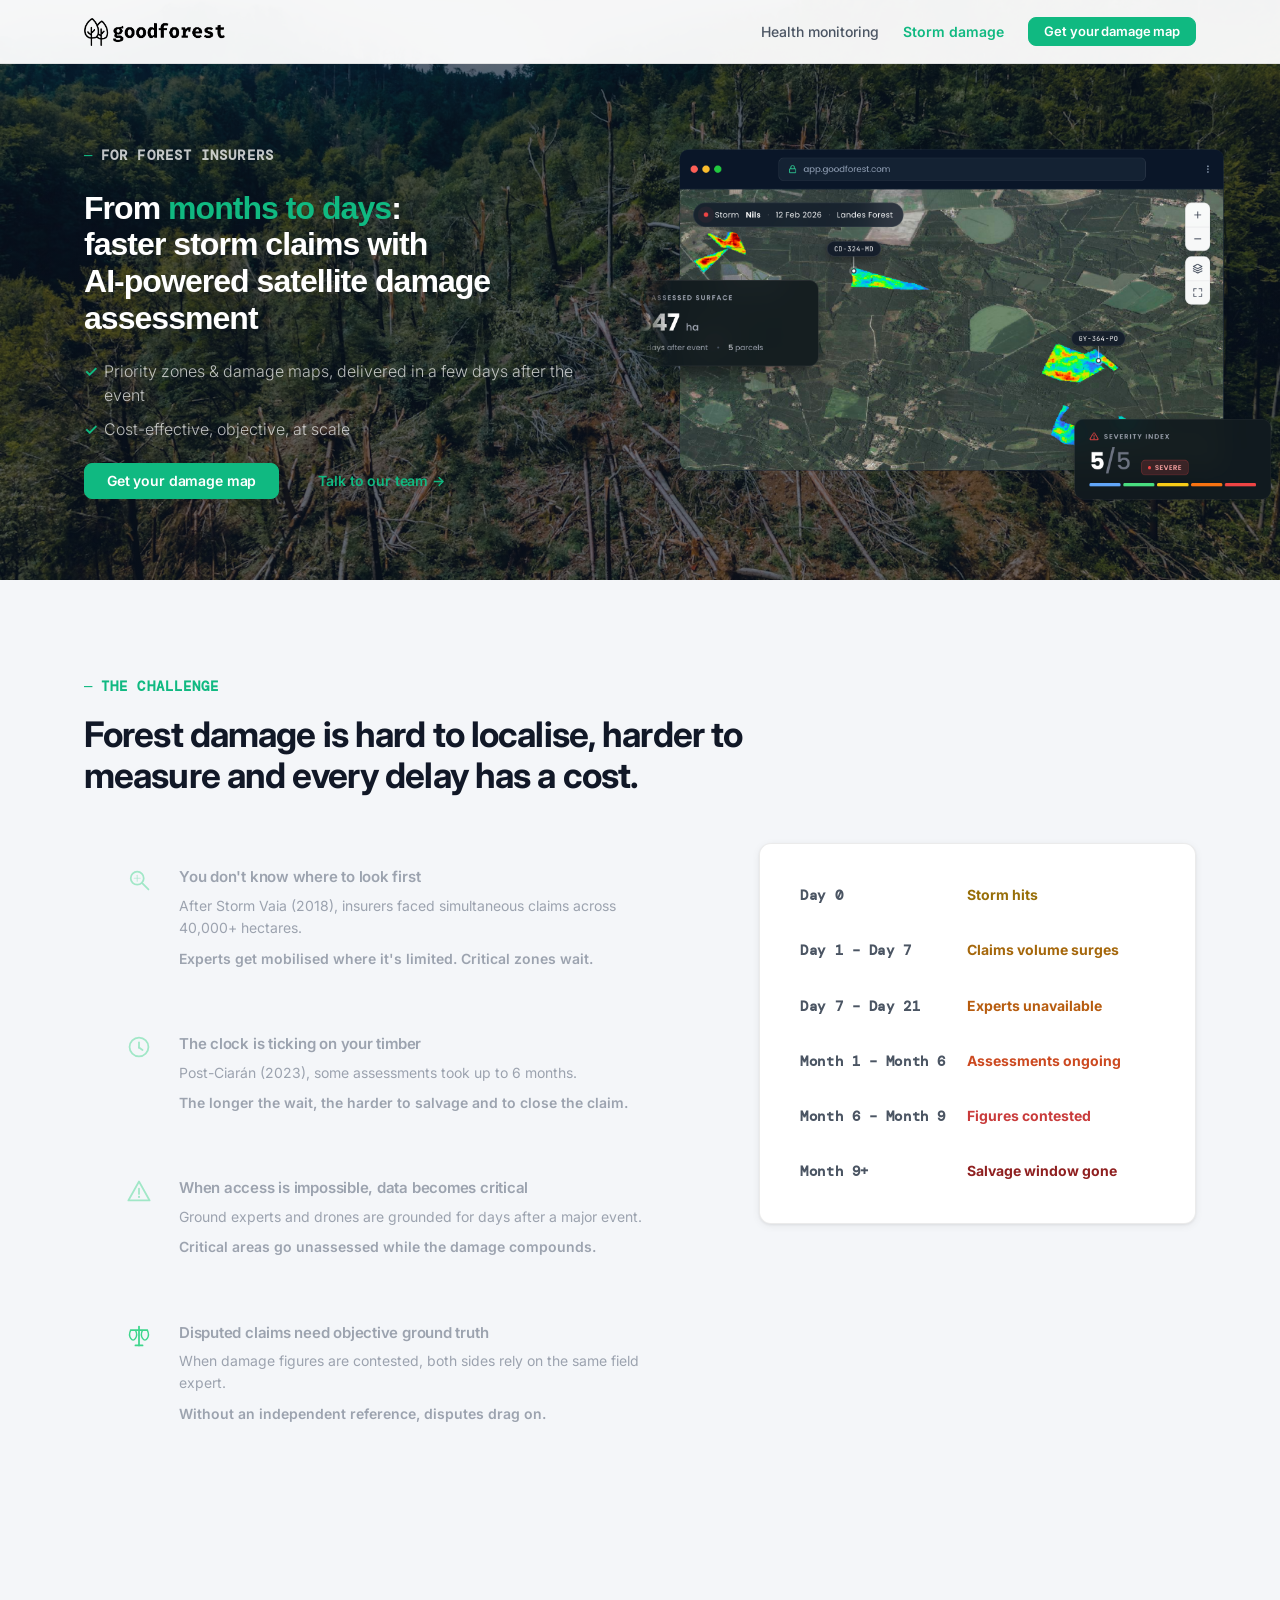
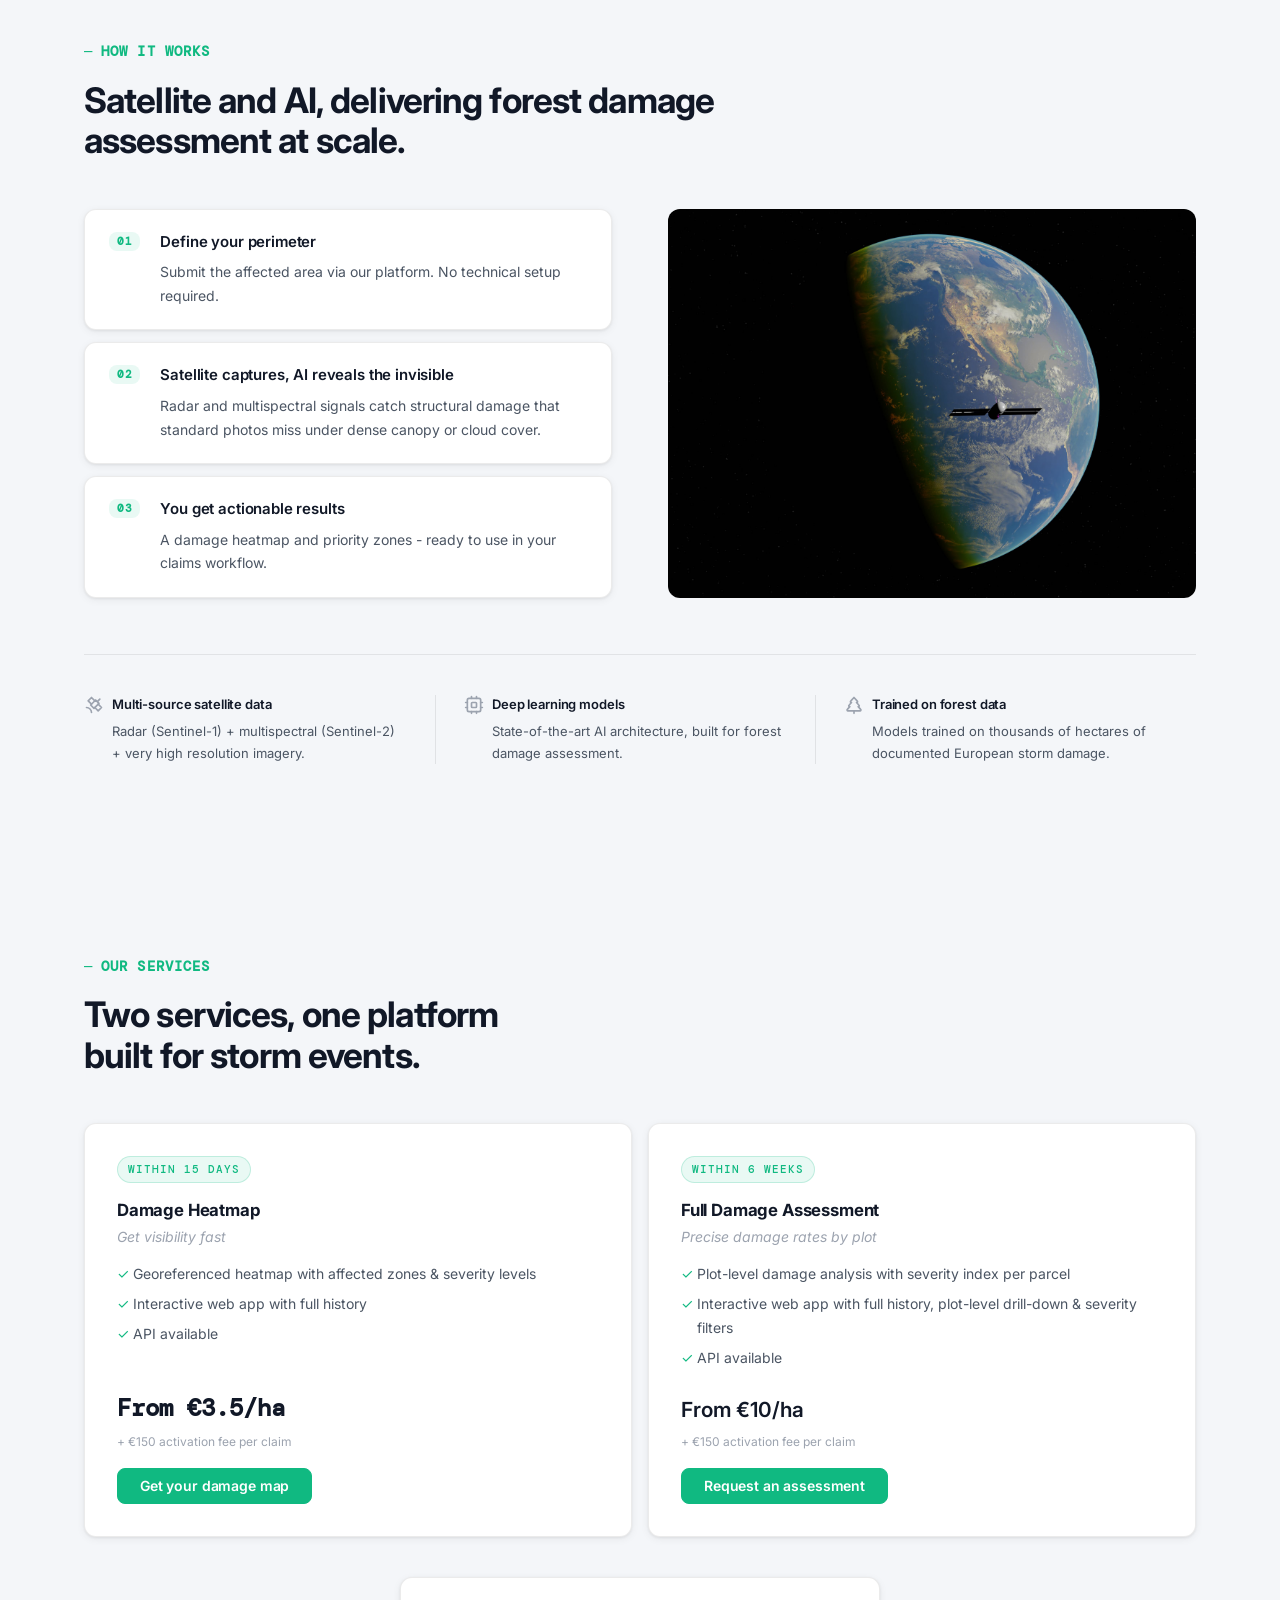
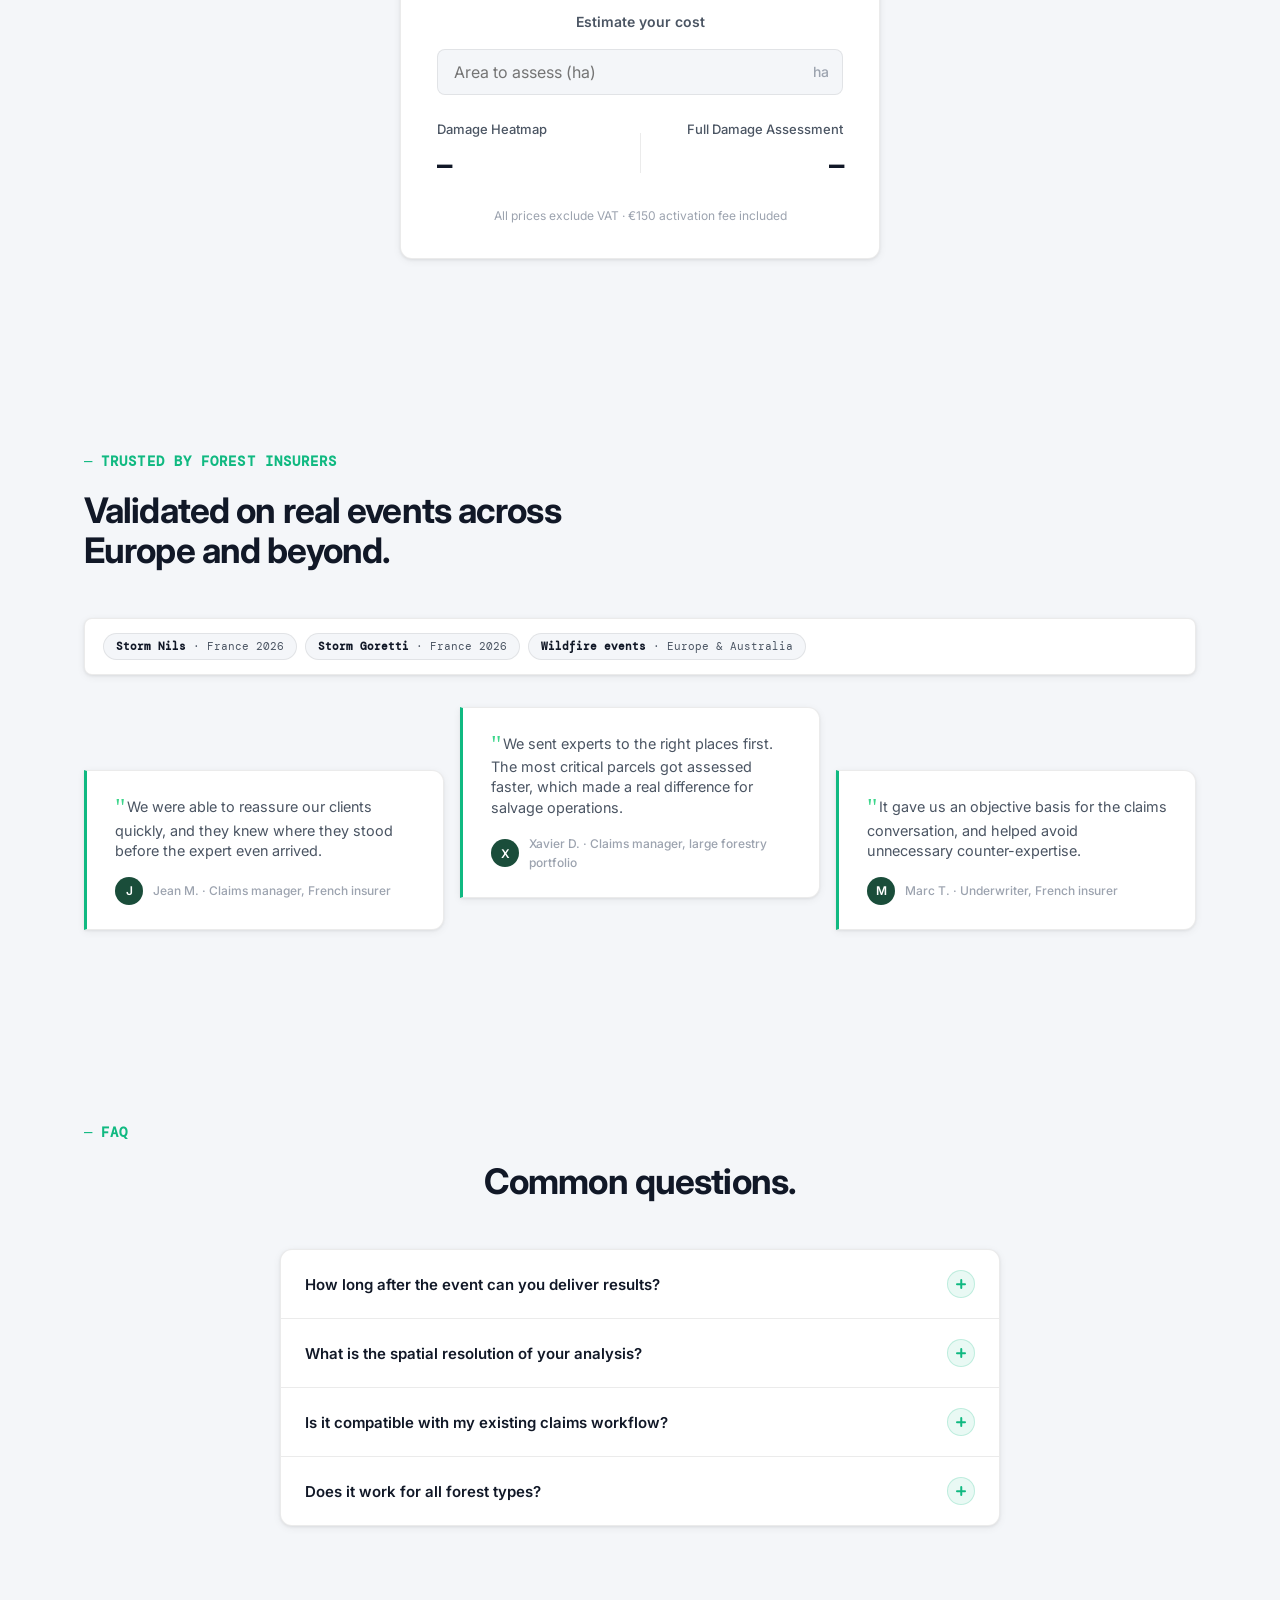
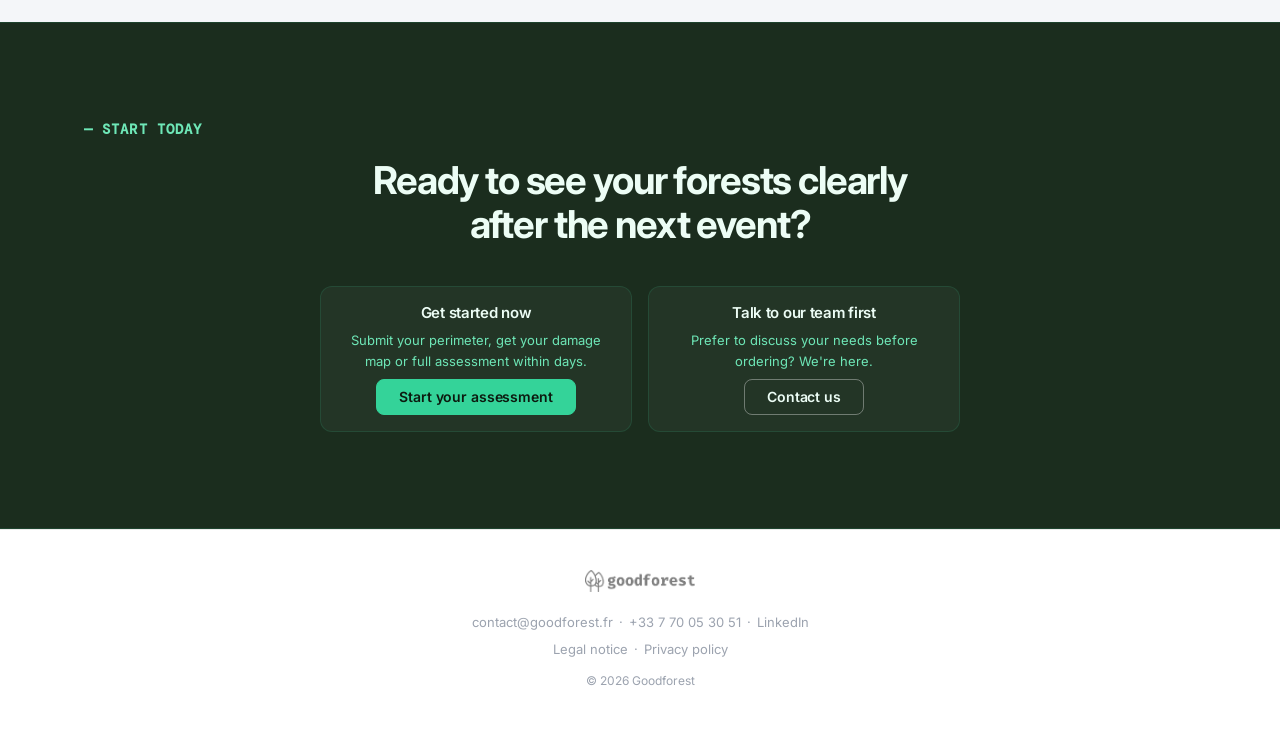
==== commit 1ef50a60: "Storm timeline: spell out Day/Month, auto-size the time column to fit Content change: D+0/D+1-D+7/D+" ====
--- a/insurance-storm/index.html
+++ b/insurance-storm/index.html
@@ -557,12 +557,12 @@
         },
       ],
       timeline: [
-        { time: 'D+0', label: 'Storm hits', stage: 'yellow' },
-        { time: 'D+1 – D+7', label: 'Claims volume surges', stage: 'amber' },
-        { time: 'D+7 – D+21', label: 'Experts unavailable', stage: 'orange' },
-        { time: 'M1 – M6', label: 'Assessments ongoing', stage: 'orange-red' },
-        { time: 'M6 – M9', label: 'Figures contested', stage: 'red' },
-        { time: 'M9+', label: 'Salvage window gone', stage: 'red-dark' },
+        { time: 'Day 0', label: 'Storm hits', stage: 'yellow' },
+        { time: 'Day 1 – Day 7', label: 'Claims volume surges', stage: 'amber' },
+        { time: 'Day 7 – Day 21', label: 'Experts unavailable', stage: 'orange' },
+        { time: 'Month 1 – Month 6', label: 'Assessments ongoing', stage: 'orange-red' },
+        { time: 'Month 6 – Month 9', label: 'Figures contested', stage: 'red' },
+        { time: 'Month 9+', label: 'Salvage window gone', stage: 'red-dark' },
       ],
       progressCursor: true,
     });
--- a/assets/challenge-section.css
+++ b/assets/challenge-section.css
@@ -111,90 +111,42 @@
 
 .timeline-item {
   display: grid;
-  grid-template-columns: 80px 14px 1fr;
+  /* --timeline-time-w is set from JS once the real time labels are measured,
+     so "Week 0" and "Month 1 – Month 6" both get exactly the room they need. */
+  grid-template-columns: var(--timeline-time-w, 80px) 1fr;
   column-gap: 12px;
   align-items: flex-start;
 }
 
 /* Severity progression, yellow -> dark red. --stage-color is darkened from
-   the requested hue where needed to clear WCAG AA (4.5:1) for text on white;
-   --stage-line keeps a brighter hue since it's only ever used as a low-alpha
-   decorative tint, not as text. Timelines with fewer stages just use a
-   subset of these classes; --red-dark is available for a 6th/terminal step. */
-.timeline-item--yellow     { --stage-color: #976e08; --stage-line: rgba(245, 194, 66, 0.35); }
-.timeline-item--amber      { --stage-color: #a5670b; --stage-line: rgba(242, 169, 59, 0.32); }
-.timeline-item--orange     { --stage-color: #b75c0f; --stage-line: rgba(238, 138, 53, 0.30); }
-.timeline-item--orange-red { --stage-color: #cc4920; --stage-line: rgba(224, 98, 58, 0.30); }
-.timeline-item--red        { --stage-color: #c93b3b; --stage-line: rgba(201, 59, 59, 0.32); }
-.timeline-item--red-dark   { --stage-color: #8f2020; --stage-line: rgba(143, 32, 32, 0.35); }
+   the requested hue where needed to clear WCAG AA (4.5:1) for text on white.
+   Timelines with fewer stages just use a subset of these classes;
+   --red-dark is available for a 6th/terminal step. */
+.timeline-item--yellow     { --stage-color: #976e08; }
+.timeline-item--amber      { --stage-color: #a5670b; }
+.timeline-item--orange     { --stage-color: #b75c0f; }
+.timeline-item--orange-red { --stage-color: #cc4920; }
+.timeline-item--red        { --stage-color: #c93b3b; }
+.timeline-item--red-dark   { --stage-color: #8f2020; }
 
-.timeline-item__line {
-  width: 1px;
-  background: var(--cb);
-  align-self: stretch;
-  margin: 0 auto;
+/* ---- Continuous-line variant (opt-in via config.progressCursor) ----
+   One continuous vertical gradient line behind all stages. */
+.timeline-items--progress-line {
   position: relative;
-  transition: background 0.3s ease;
-}
-
-.timeline-item__line::before {
-  content: '';
-  position: absolute;
-  top: 4px;
-  left: 50%;
-  transform: translate(-50%, -50%);
-  width: 6px;
-  height: 6px;
-  border-radius: 50%;
-  /* var(--t3) (#9ca3af, 2.54:1 on white) reads as barely-visible - this passes
-     WCAG AA (4.83:1) while staying clearly distinct from the saturated
-     per-stage colors used once a row is reached. */
-  background: #6b7280;
-  transition: background 0.3s ease;
-}
-
-/* ---- Progress-cursor variant (opt-in via config.progressCursor) ----
-   One continuous vertical line behind all stages instead of a separate
-   segment per row, and a single dot that glides along it as the user
-   scrolls, rather than one static dot per stage. The per-item line/dot
-   stay in the DOM (so the label column keeps its grid track) but are
-   made invisible instead of removed. */
-.timeline-items--progress-line {
-  --timeline-dot-x: 99px; /* 80px time column + 12px gap + half of the 14px dot column */
-  position: relative;
-}
-
-.timeline-items--progress-line .timeline-item__line {
-  visibility: hidden;
 }
 
 .timeline-progress-track {
   position: absolute;
   top: 0;
   bottom: 0;
-  left: var(--timeline-dot-x);
+  /* Centered in the gap right after the time column, whatever width that
+     column was measured to (see sizeTimeColumn in challenge-section.js). */
+  left: calc(var(--timeline-time-w, 80px) + 6px);
   width: 2px;
   border-radius: 1px;
   transform: translateX(-50%);
   /* Gradient stops are set inline by JS from the same --stage-color values
      used per stage, so it always matches whatever stages are configured. */
-}
-
-.timeline-progress-dot {
-  position: absolute;
-  left: var(--timeline-dot-x);
-  top: 0;
-  width: 11px;
-  height: 11px;
-  border-radius: 50%;
-  background: #976e08;
-  transform: translate(-50%, -50%);
-  box-shadow: 0 0 0 4px rgba(107, 114, 128, 0.22), var(--sh);
-  /* top/left changes are driven by scroll position every frame - only
-     transition color/shadow so the motion itself stays 1:1 with scroll,
-     not lagging behind it. */
-  transition: background 0.2s ease, box-shadow 0.2s ease;
-  z-index: 1;
 }
 
 .timeline-item__time {
@@ -211,20 +163,11 @@
   font-size: 0.875rem;
   /* Neutral until reached - each stage picks up its own severity color as the
      matching challenge point is scrolled past, and keeps it (checklist-style)
-     until the user scrolls back up above that point. Uses the same AA-safe
-     gray as the dot (var(--t3) alone was only 2.54:1 on white) whether the
-     row is reached or not. */
+     until the user scrolls back up above that point. #6b7280 clears WCAG AA
+     (4.83:1 on white) - var(--t3) alone was only 2.54:1. */
   color: #6b7280;
   line-height: 1.5;
   transition: color 0.3s ease, font-weight 0.3s ease;
-}
-
-.timeline-item.is-reached .timeline-item__line {
-  background: var(--stage-line);
-}
-
-.timeline-item.is-reached .timeline-item__line::before {
-  background: var(--stage-color);
 }
 
 .timeline-item.is-reached .timeline-item__label {
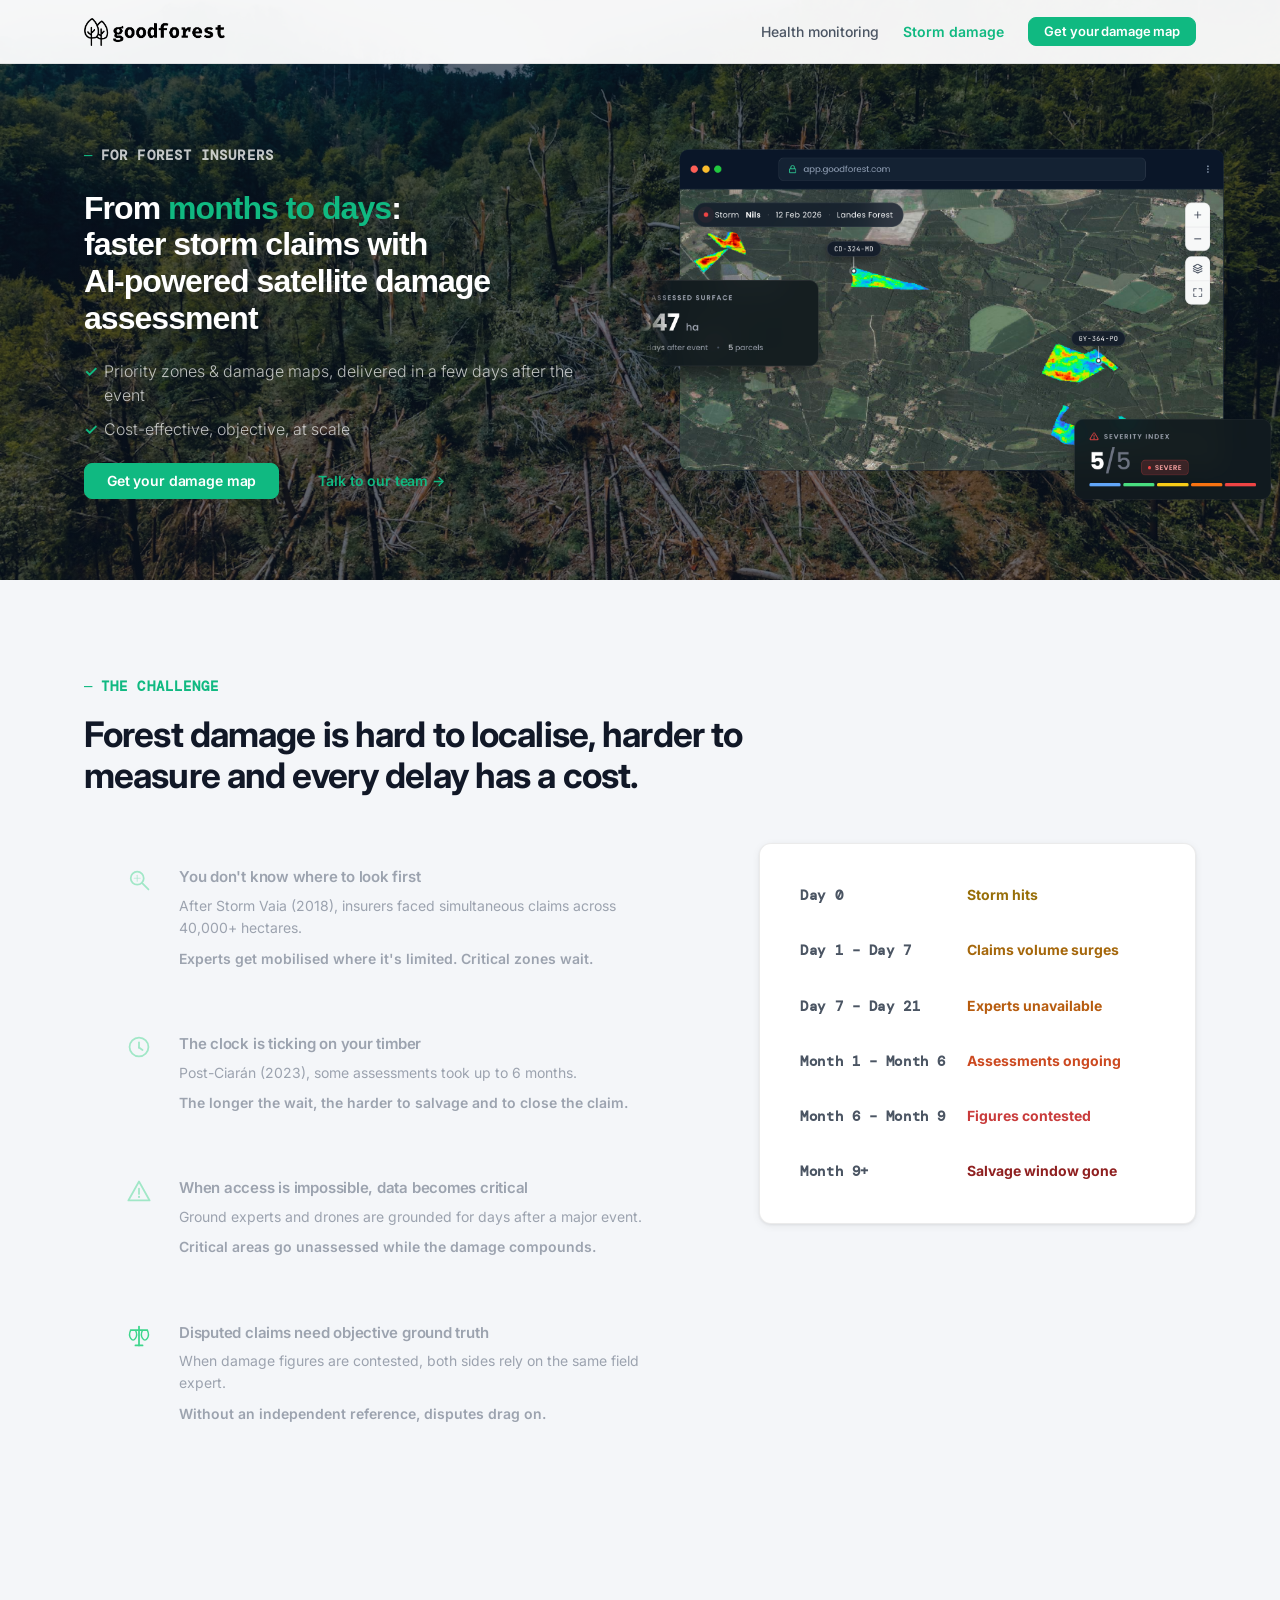
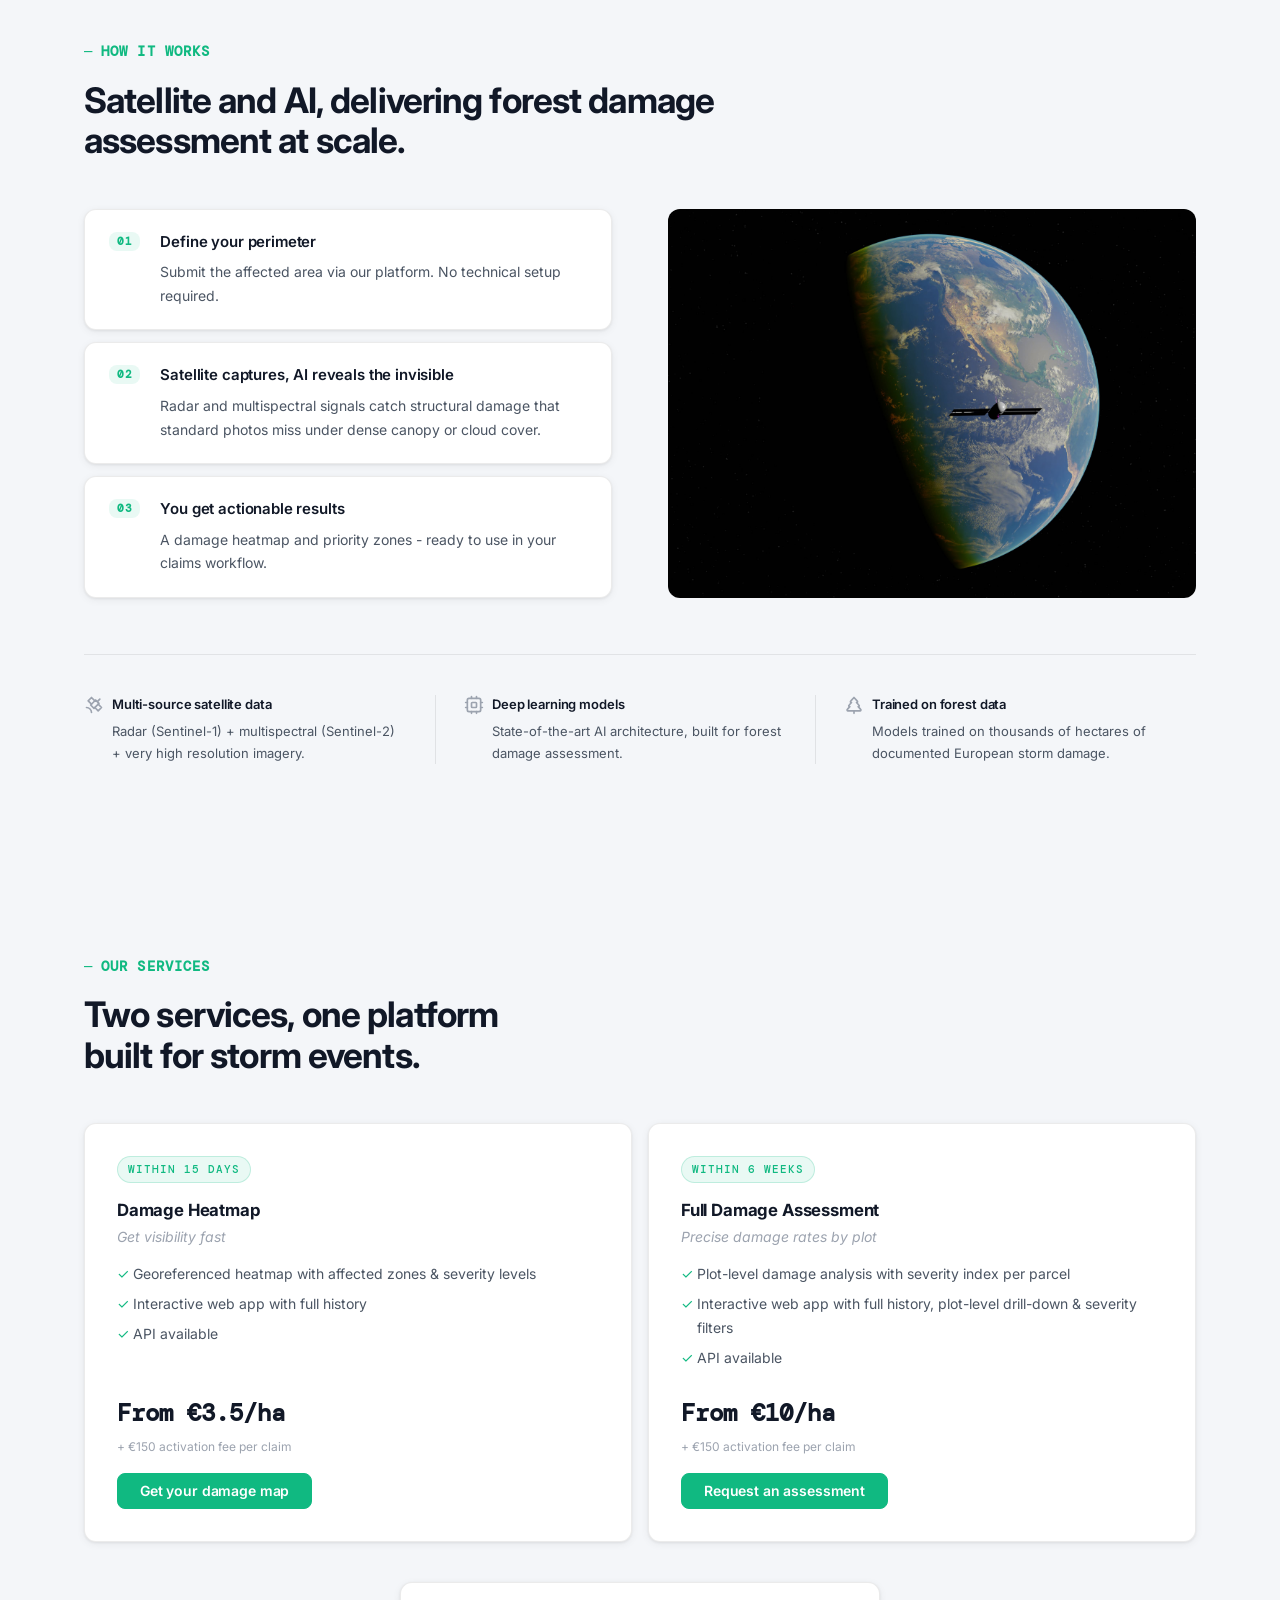
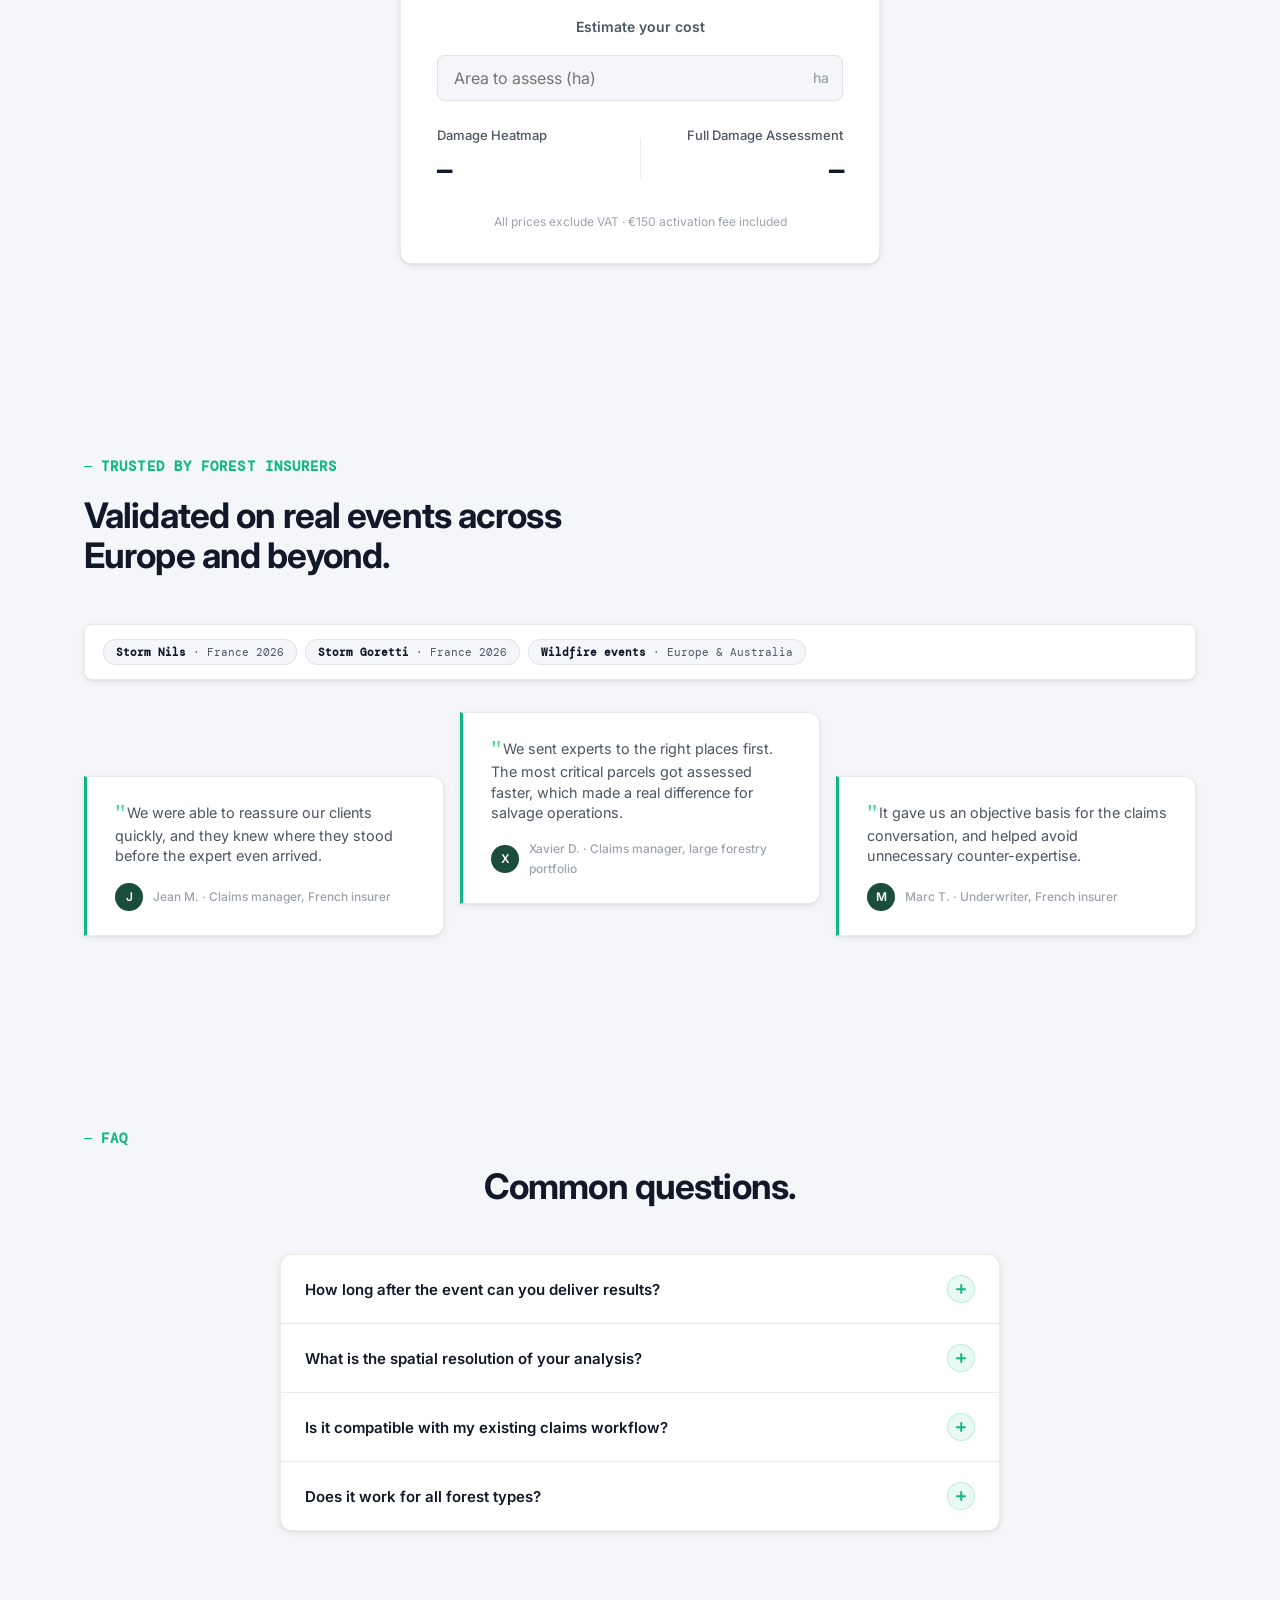
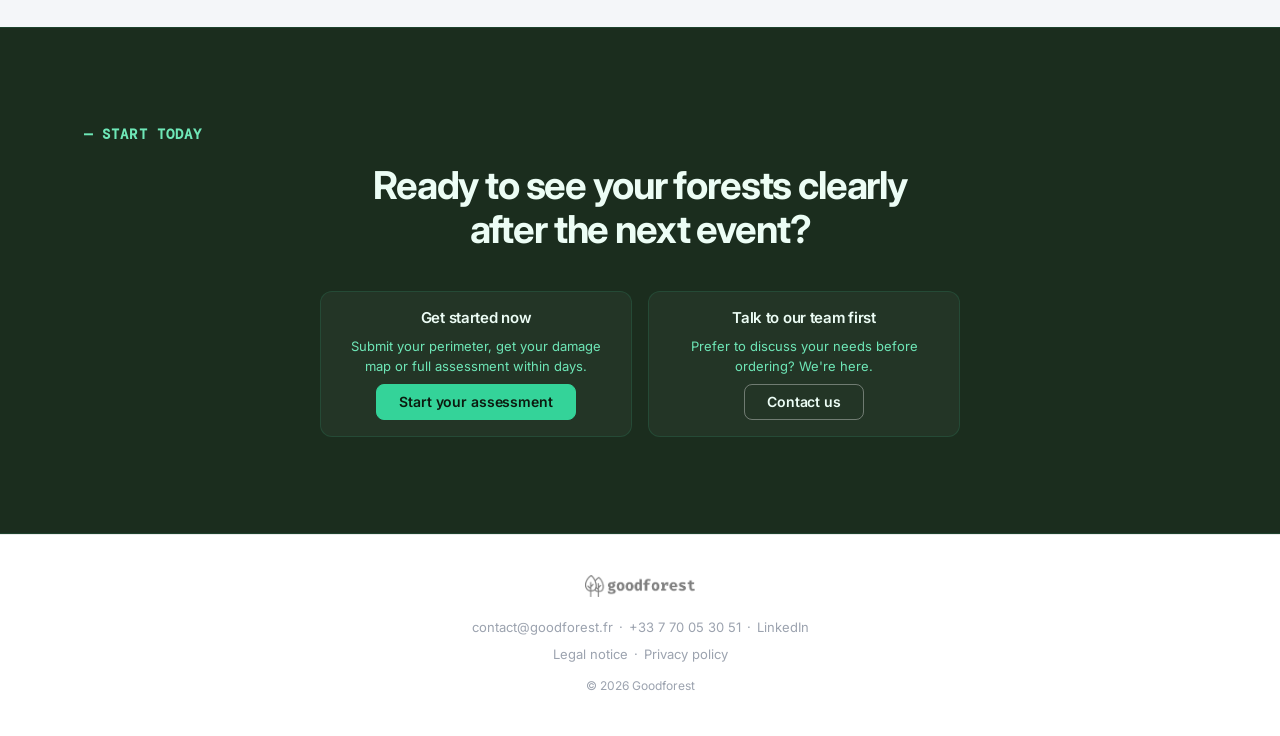
==== commit d675db86: "Insurance-storm: harmonize the two service price styles "From €10/ha" had a .service-price--normal m" ====
--- a/insurance-storm/index.html
+++ b/insurance-storm/index.html
@@ -177,7 +177,7 @@
               <li style="padding-left: 16px; position: relative;"><span style="position: absolute; left: 0; color: var(--primary);">✓</span> Interactive web app with full history, plot-level drill-down &amp; severity filters</li>
               <li style="padding-left: 16px; position: relative;"><span style="position: absolute; left: 0; color: var(--primary);">✓</span> API available</li>
             </ul>
-            <p class="service-price service-price--normal">From €10/ha</p>
+            <p class="service-price">From €10/ha</p>
             <p class="card__text" style="font-size: 0.75rem; color: var(--t3); margin-top: -12px; margin-bottom: 16px;">+ €150 activation fee per claim</p>
             <a href="#contact" class="btn btn--green" data-modal>Request an assessment</a>
           </article>
--- a/insurance-storm/style.css
+++ b/insurance-storm/style.css
@@ -600,12 +600,6 @@
   padding-top: 20px;
   margin-bottom: 16px;
 }
-.service-price--normal {
-  font-family: var(--font-body);
-  font-weight: 600;
-  font-size: 1.3rem;
-}
-
 .card--service .btn {
   width: fit-content;
   align-self: flex-start;
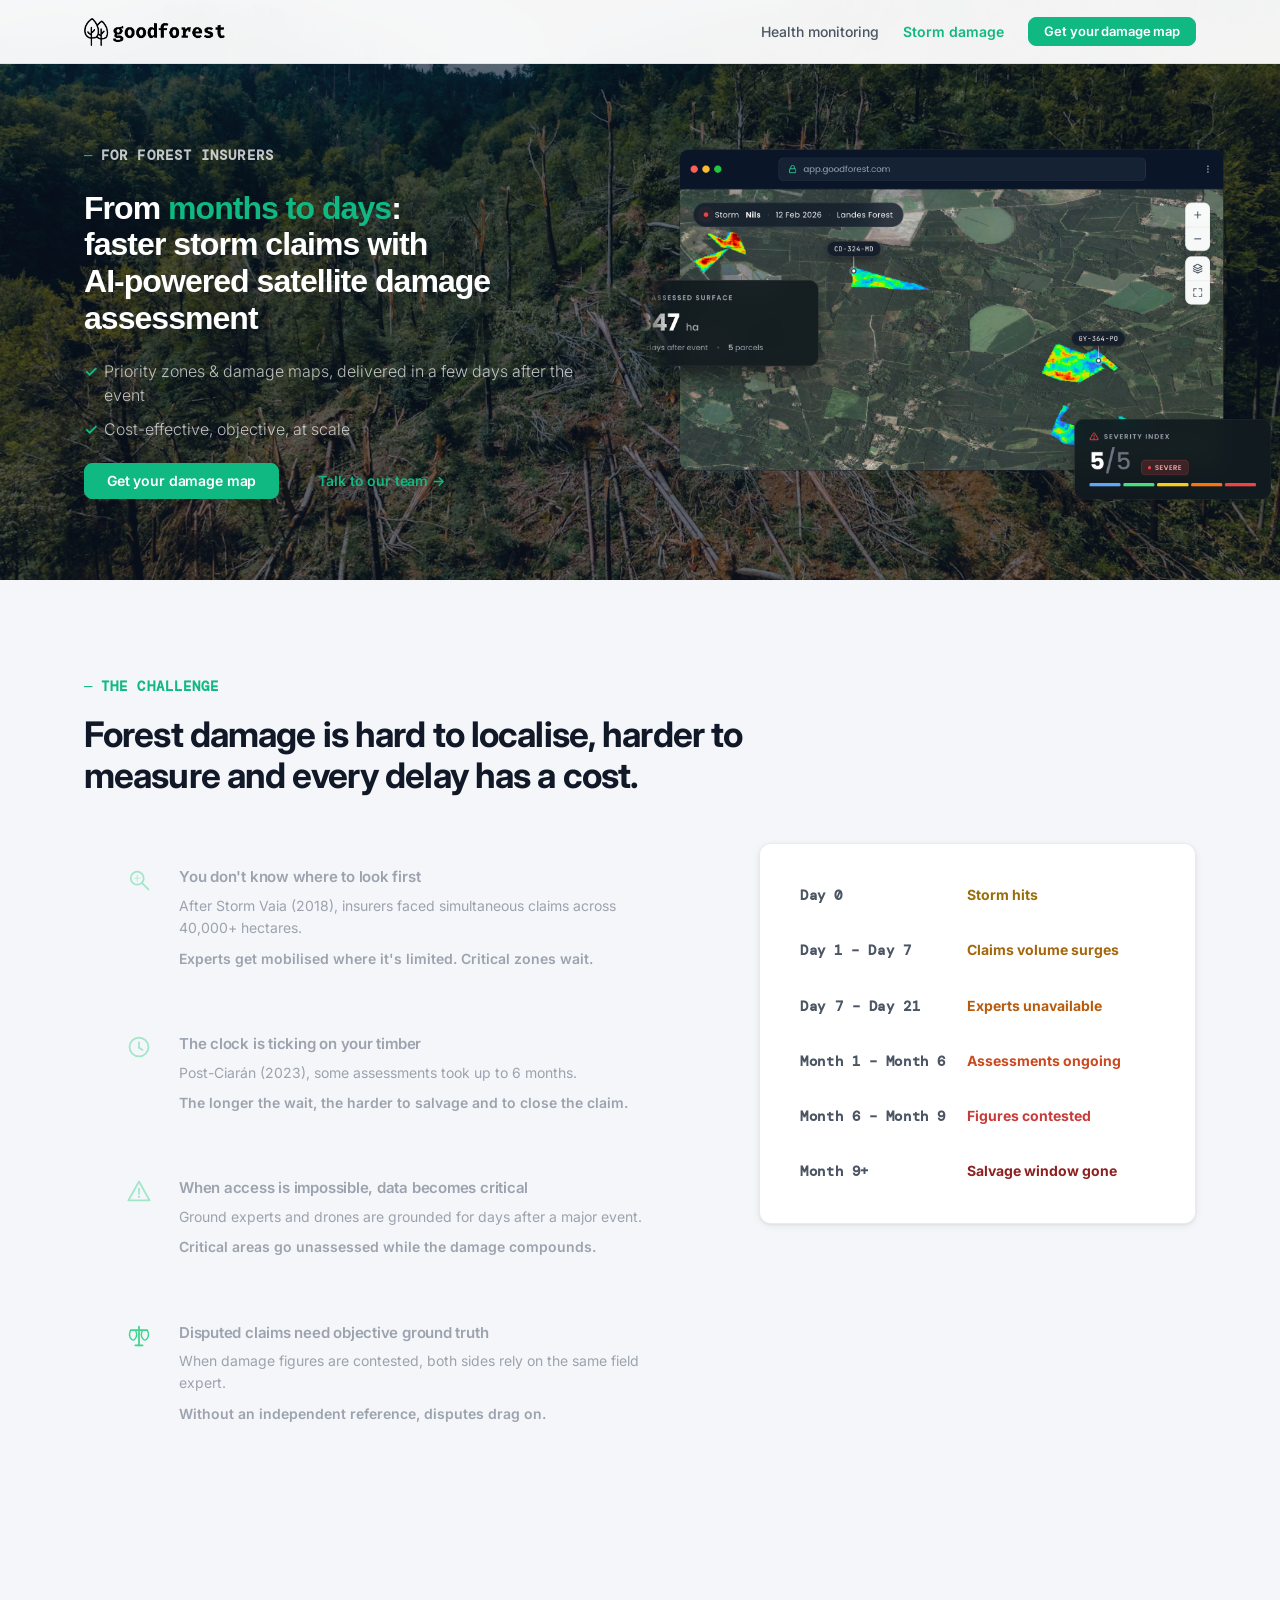
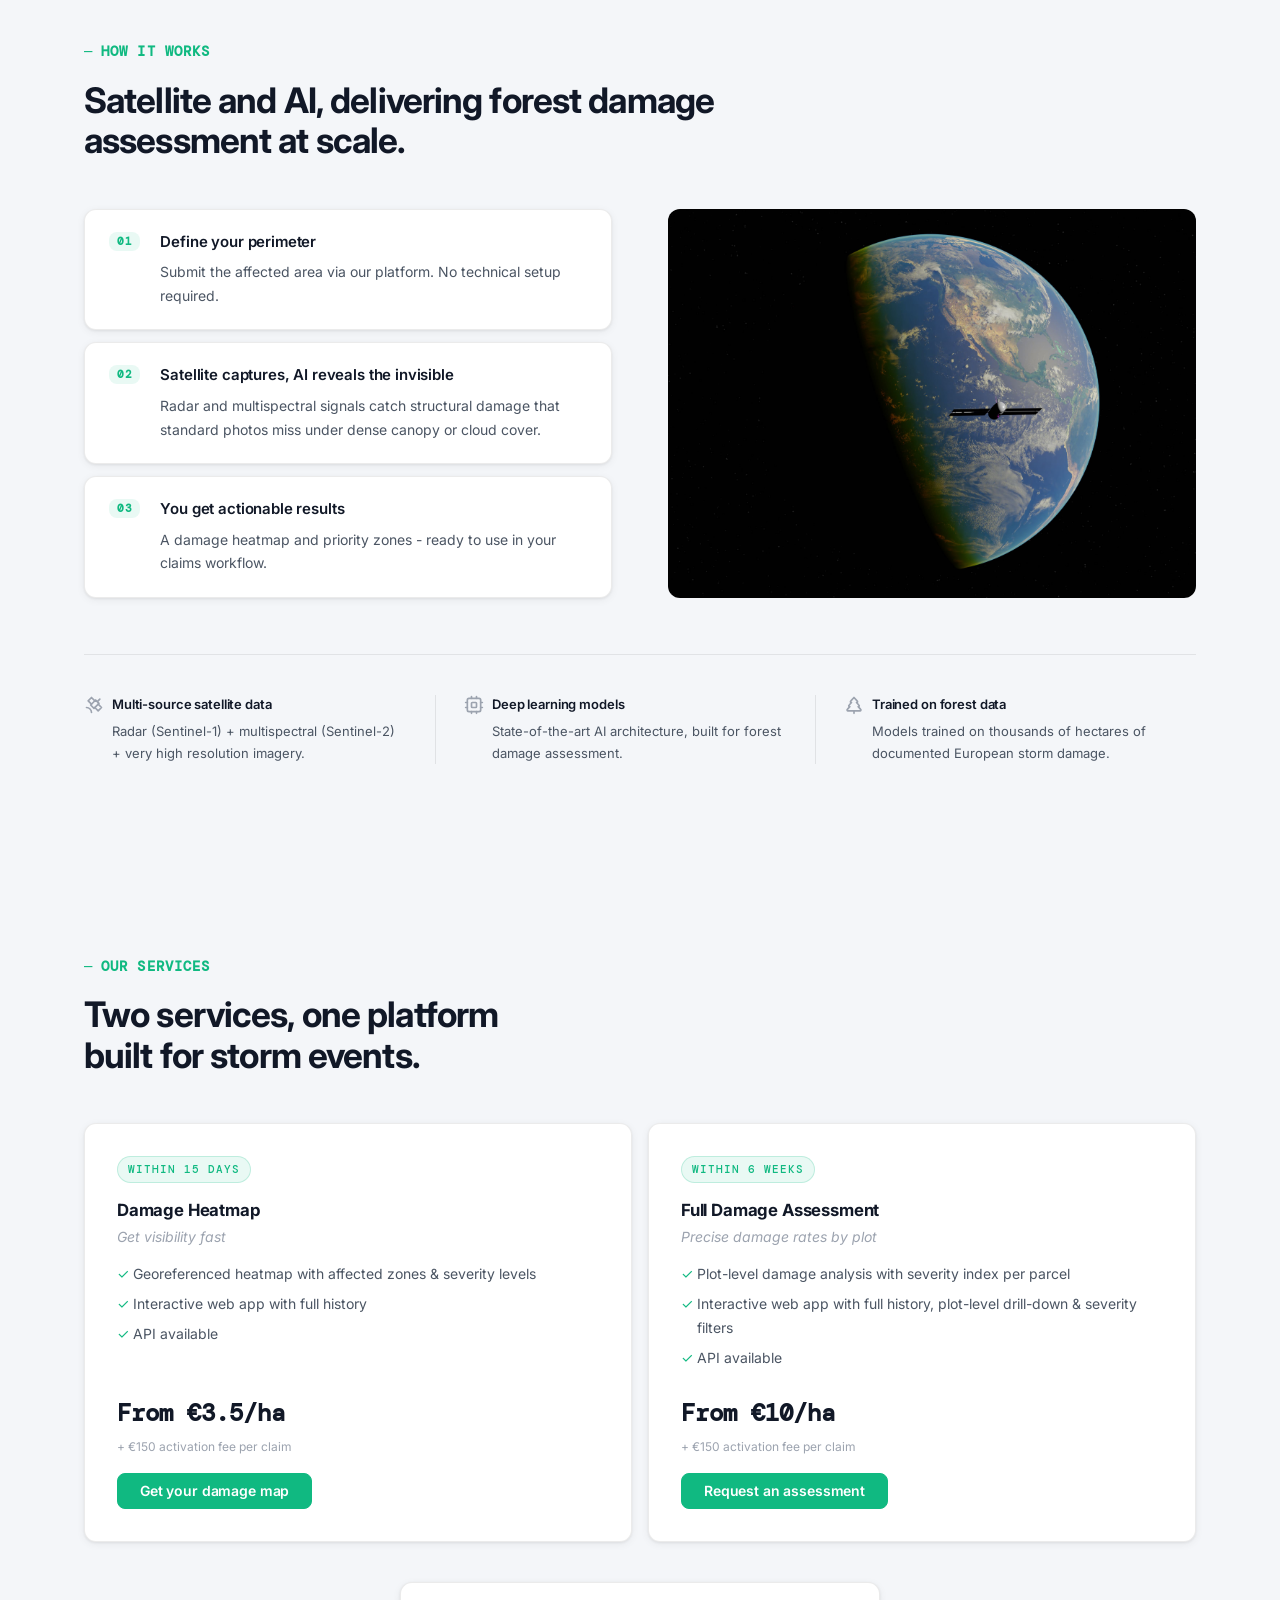
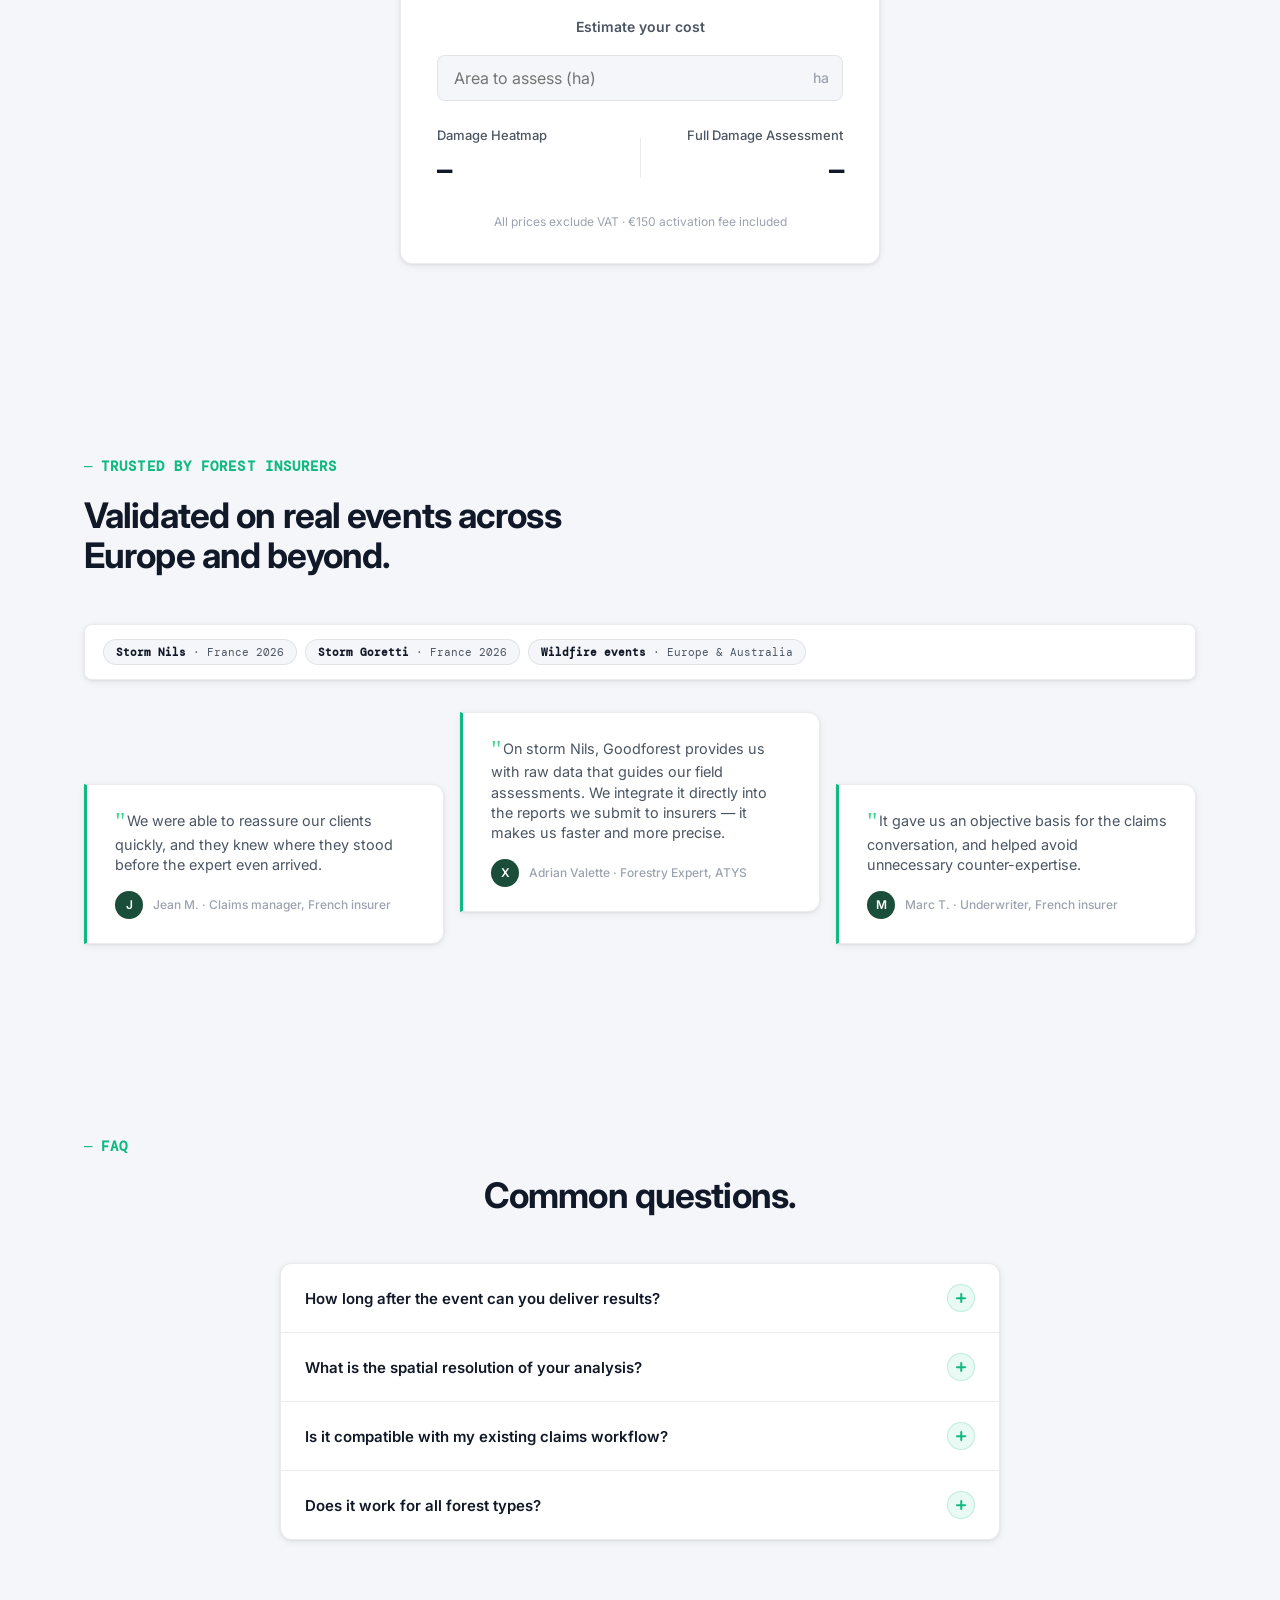
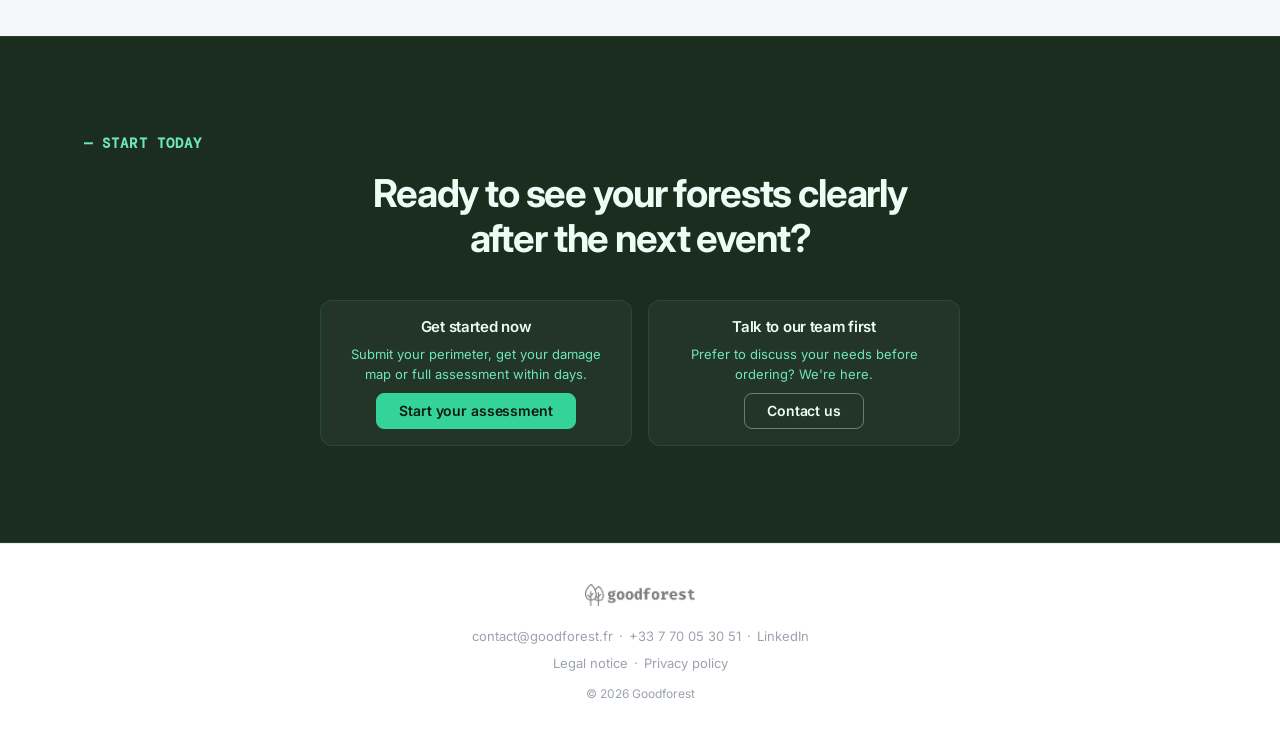
==== commit 09bd3720: "Update quote text and source in index.html" ====
--- a/insurance-storm/index.html
+++ b/insurance-storm/index.html
@@ -239,10 +239,10 @@
           </blockquote>
 
           <blockquote class="card card--quote card--featured fade-in">
-            <p class="card__text" style="line-height: 1.4;"><span class="quote-mark">"</span>We sent experts to the right places first. The most critical parcels got assessed faster, which made a real difference for salvage operations.</p>
+            <p class="card__text" style="line-height: 1.4;"><span class="quote-mark">"</span>On storm Nils, Goodforest provides us with raw data that guides our field assessments. We integrate it directly into the reports we submit to insurers — it makes us faster and more precise.</p>
             <footer class="card__source">
               <span class="card__source-avatar">X</span>
-              Xavier D. · Claims manager, large forestry portfolio
+             Adrian Valette · Forestry Expert, ATYS
             </footer>
           </blockquote>
 
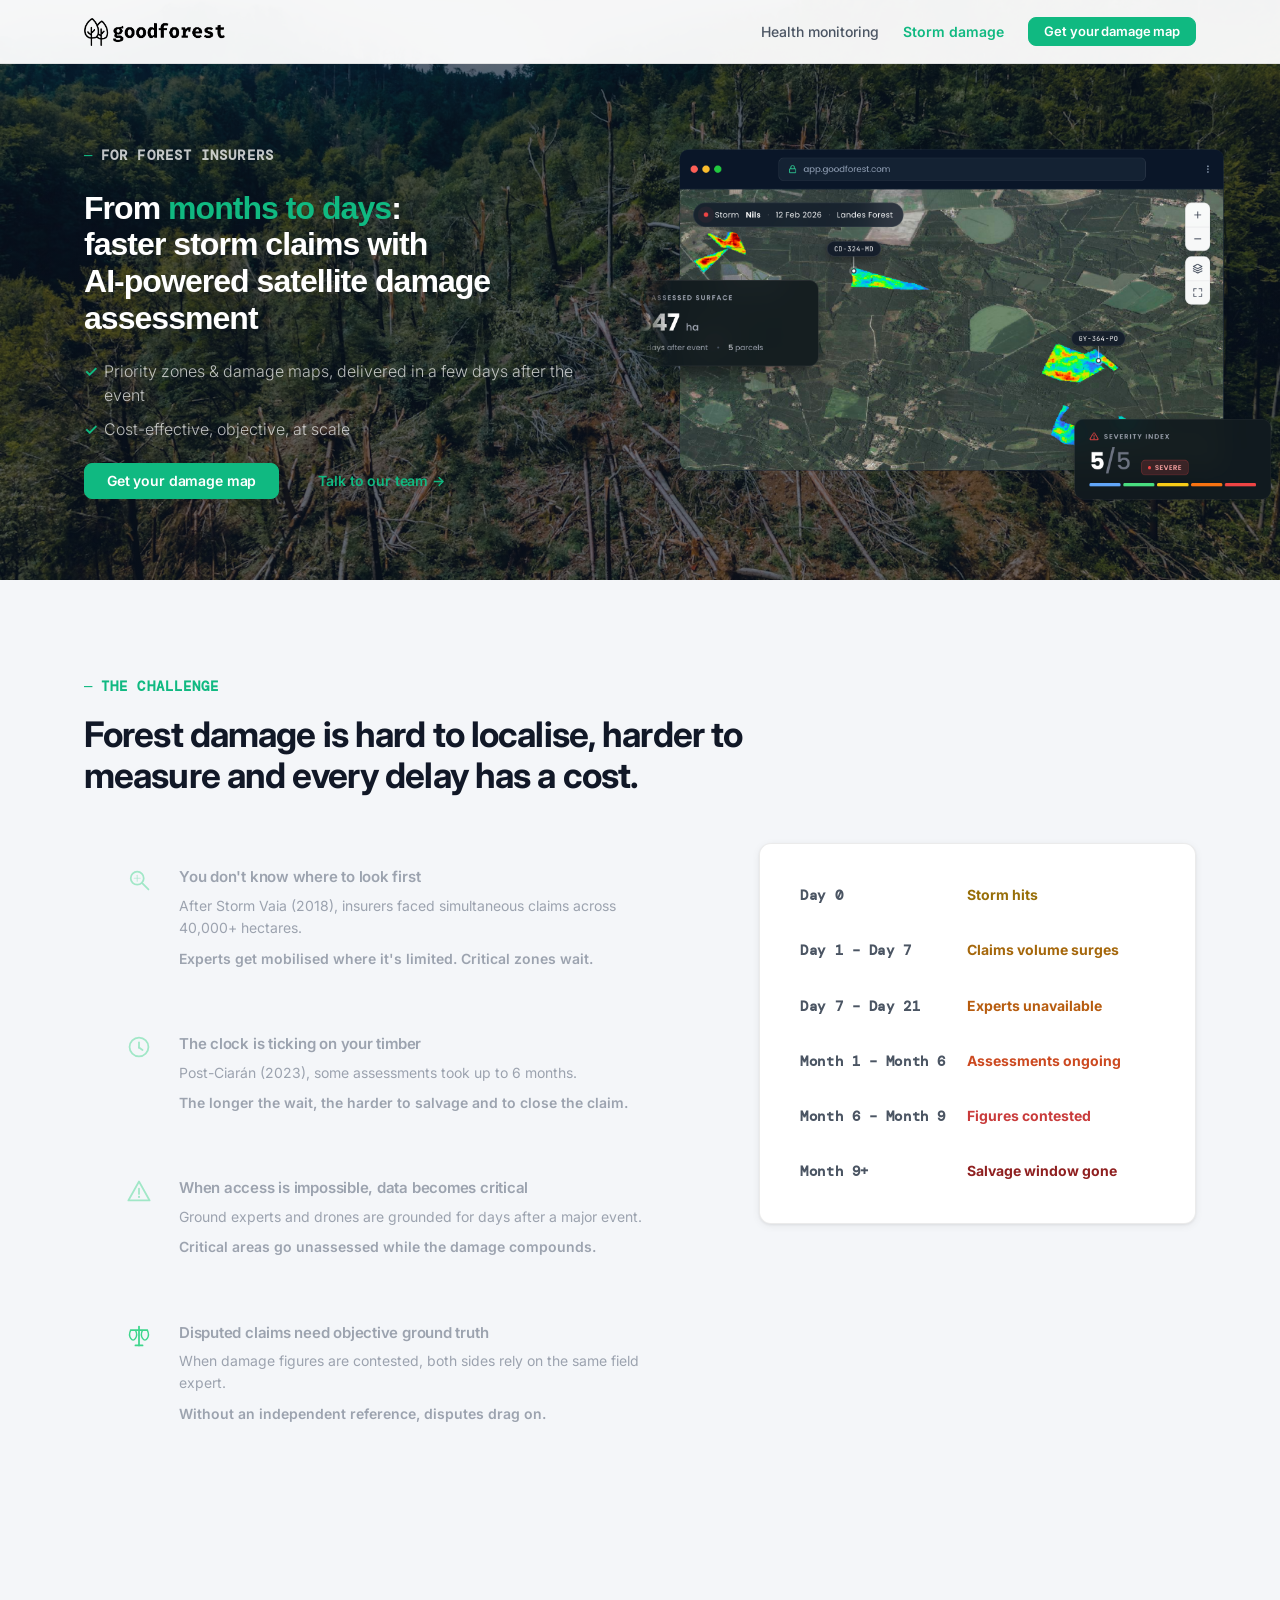
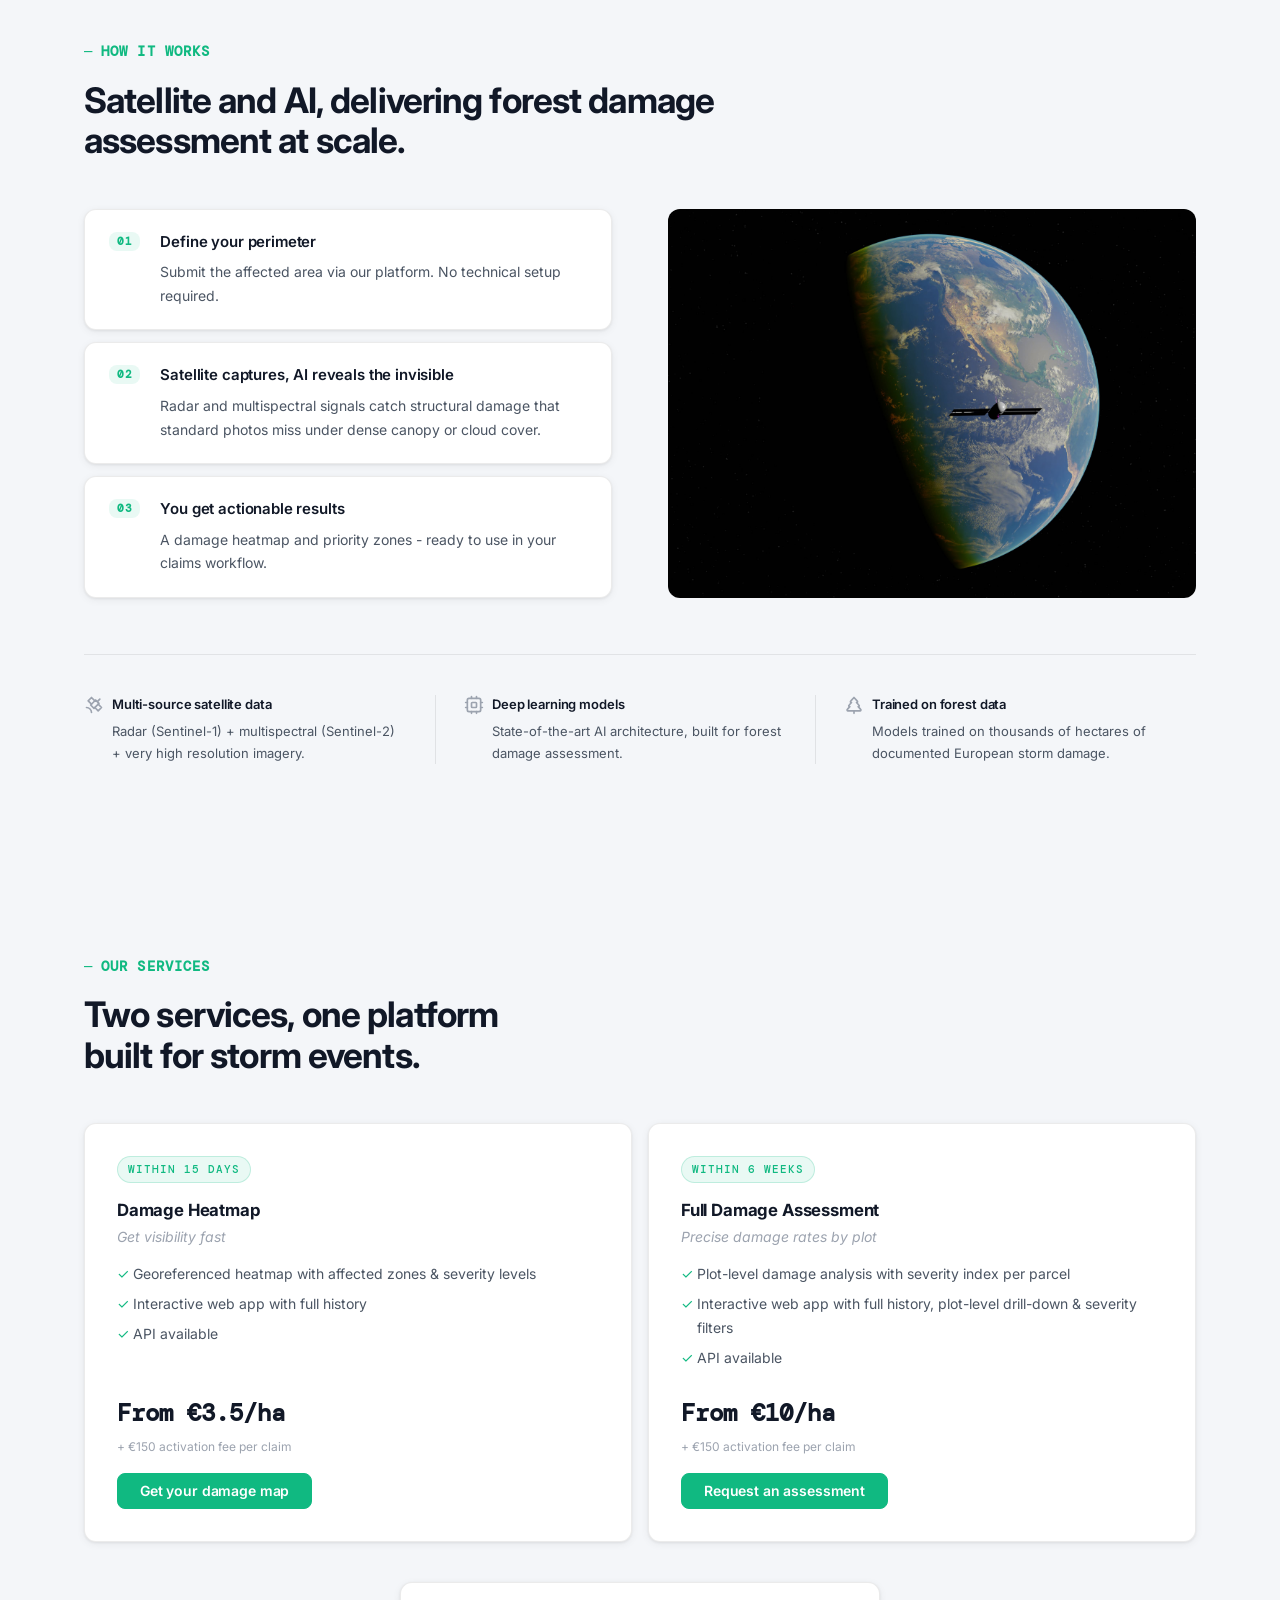
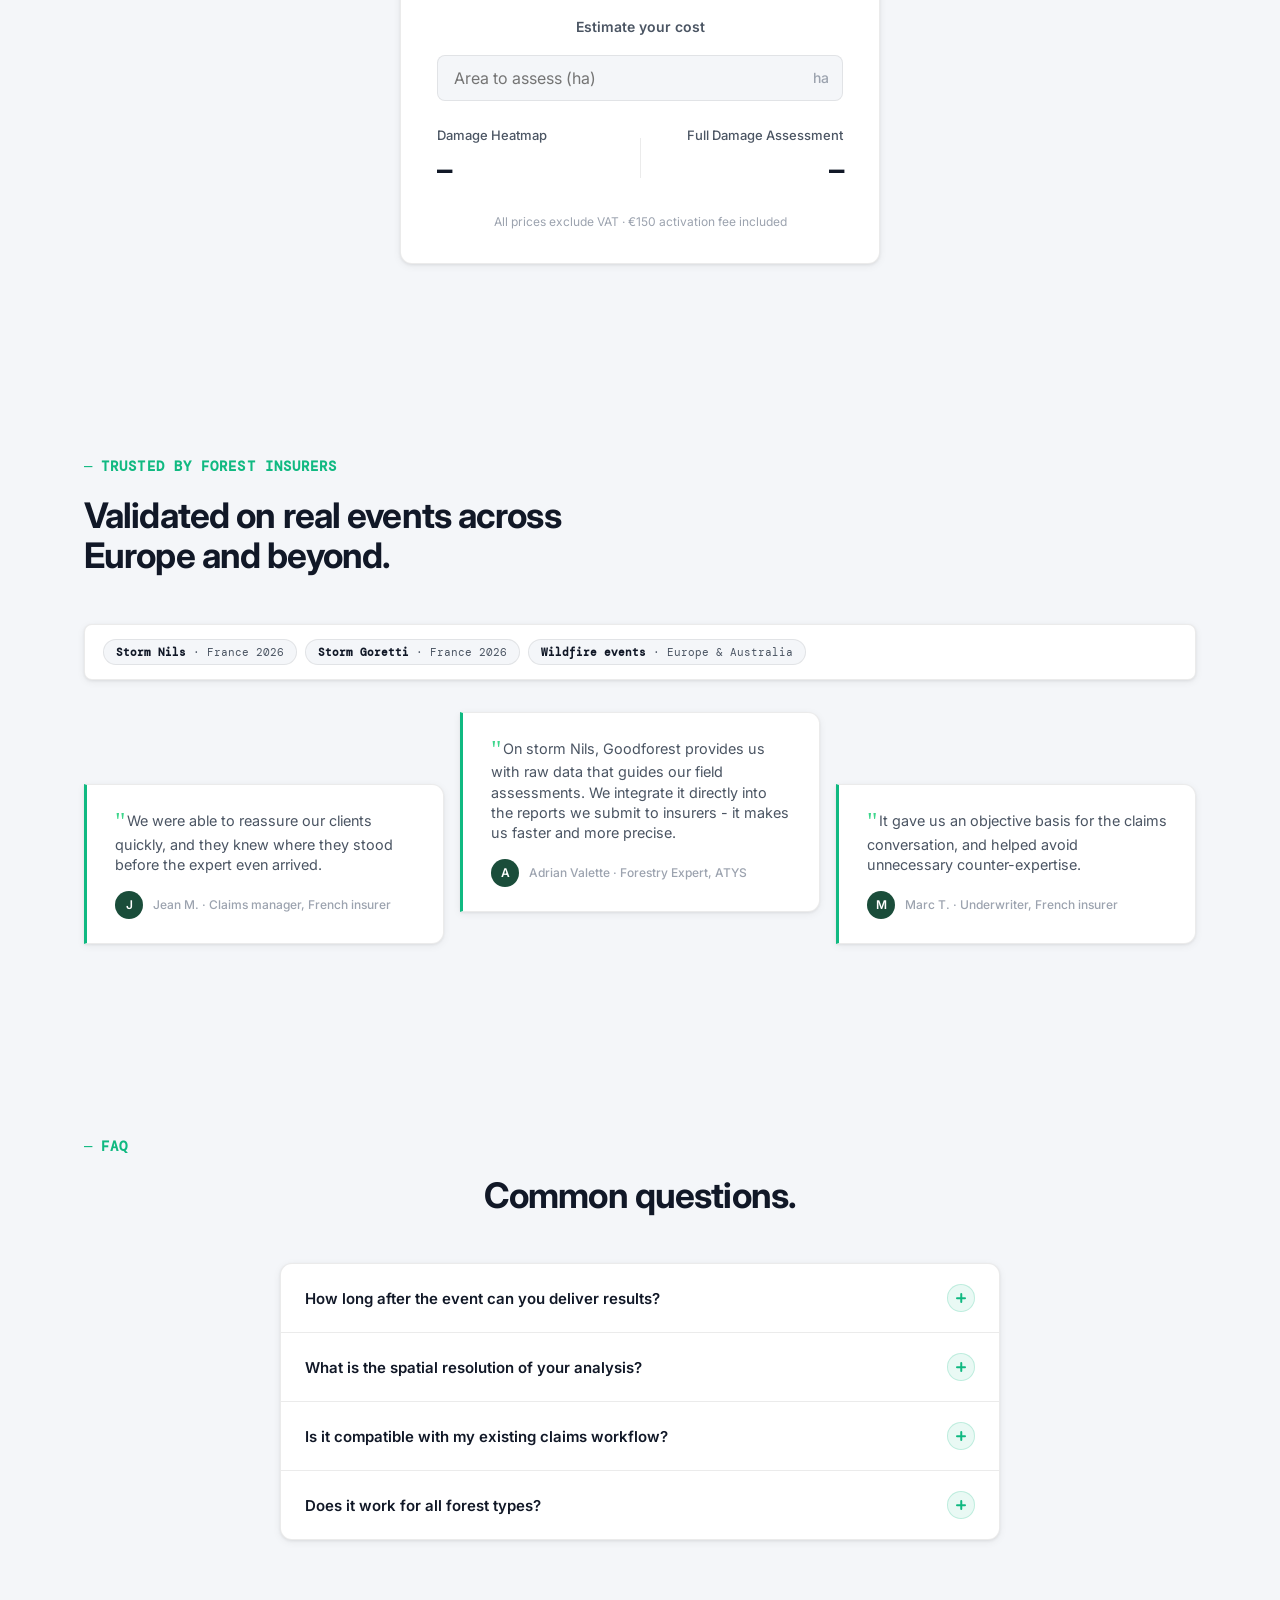
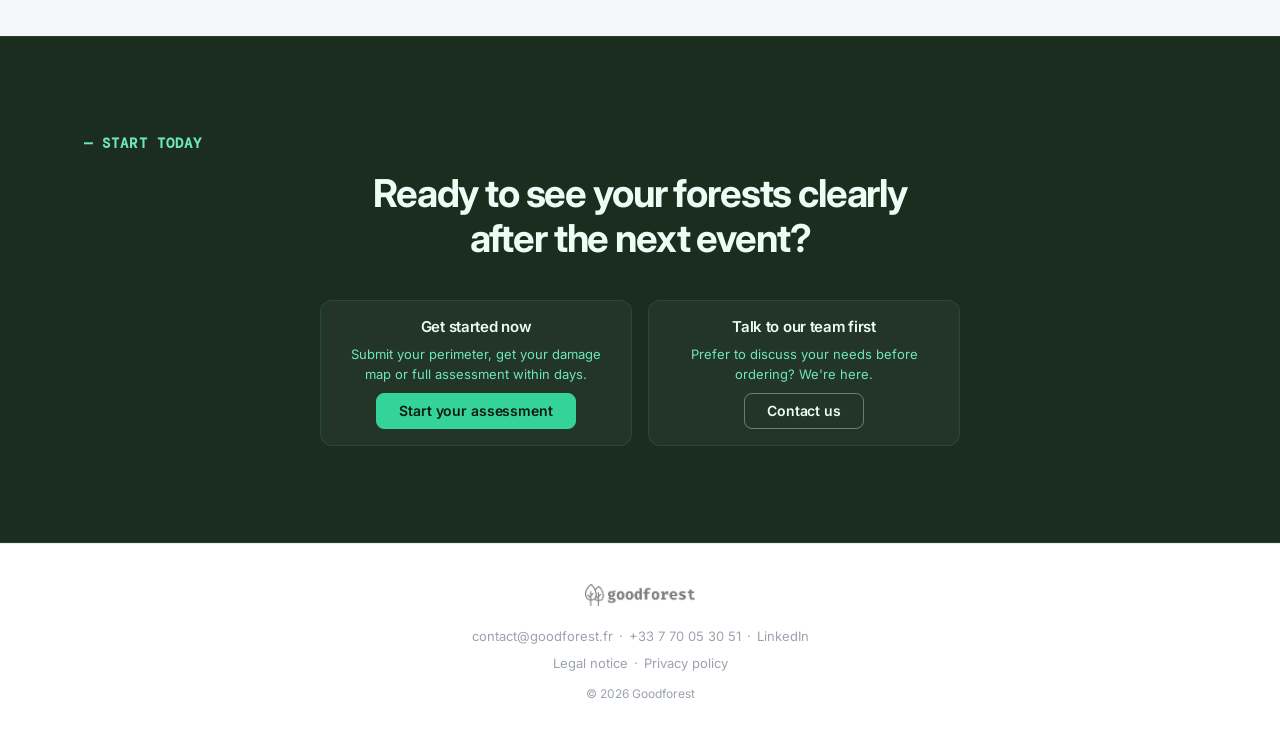
==== commit cf940bb2: "Update quote text and source avatar in index.html" ====
--- a/insurance-storm/index.html
+++ b/insurance-storm/index.html
@@ -239,9 +239,9 @@
           </blockquote>
 
           <blockquote class="card card--quote card--featured fade-in">
-            <p class="card__text" style="line-height: 1.4;"><span class="quote-mark">"</span>On storm Nils, Goodforest provides us with raw data that guides our field assessments. We integrate it directly into the reports we submit to insurers — it makes us faster and more precise.</p>
+            <p class="card__text" style="line-height: 1.4;"><span class="quote-mark">"</span>On storm Nils, Goodforest provides us with raw data that guides our field assessments. We integrate it directly into the reports we submit to insurers - it makes us faster and more precise.</p>
             <footer class="card__source">
-              <span class="card__source-avatar">X</span>
+              <span class="card__source-avatar">A</span>
              Adrian Valette · Forestry Expert, ATYS
             </footer>
           </blockquote>
